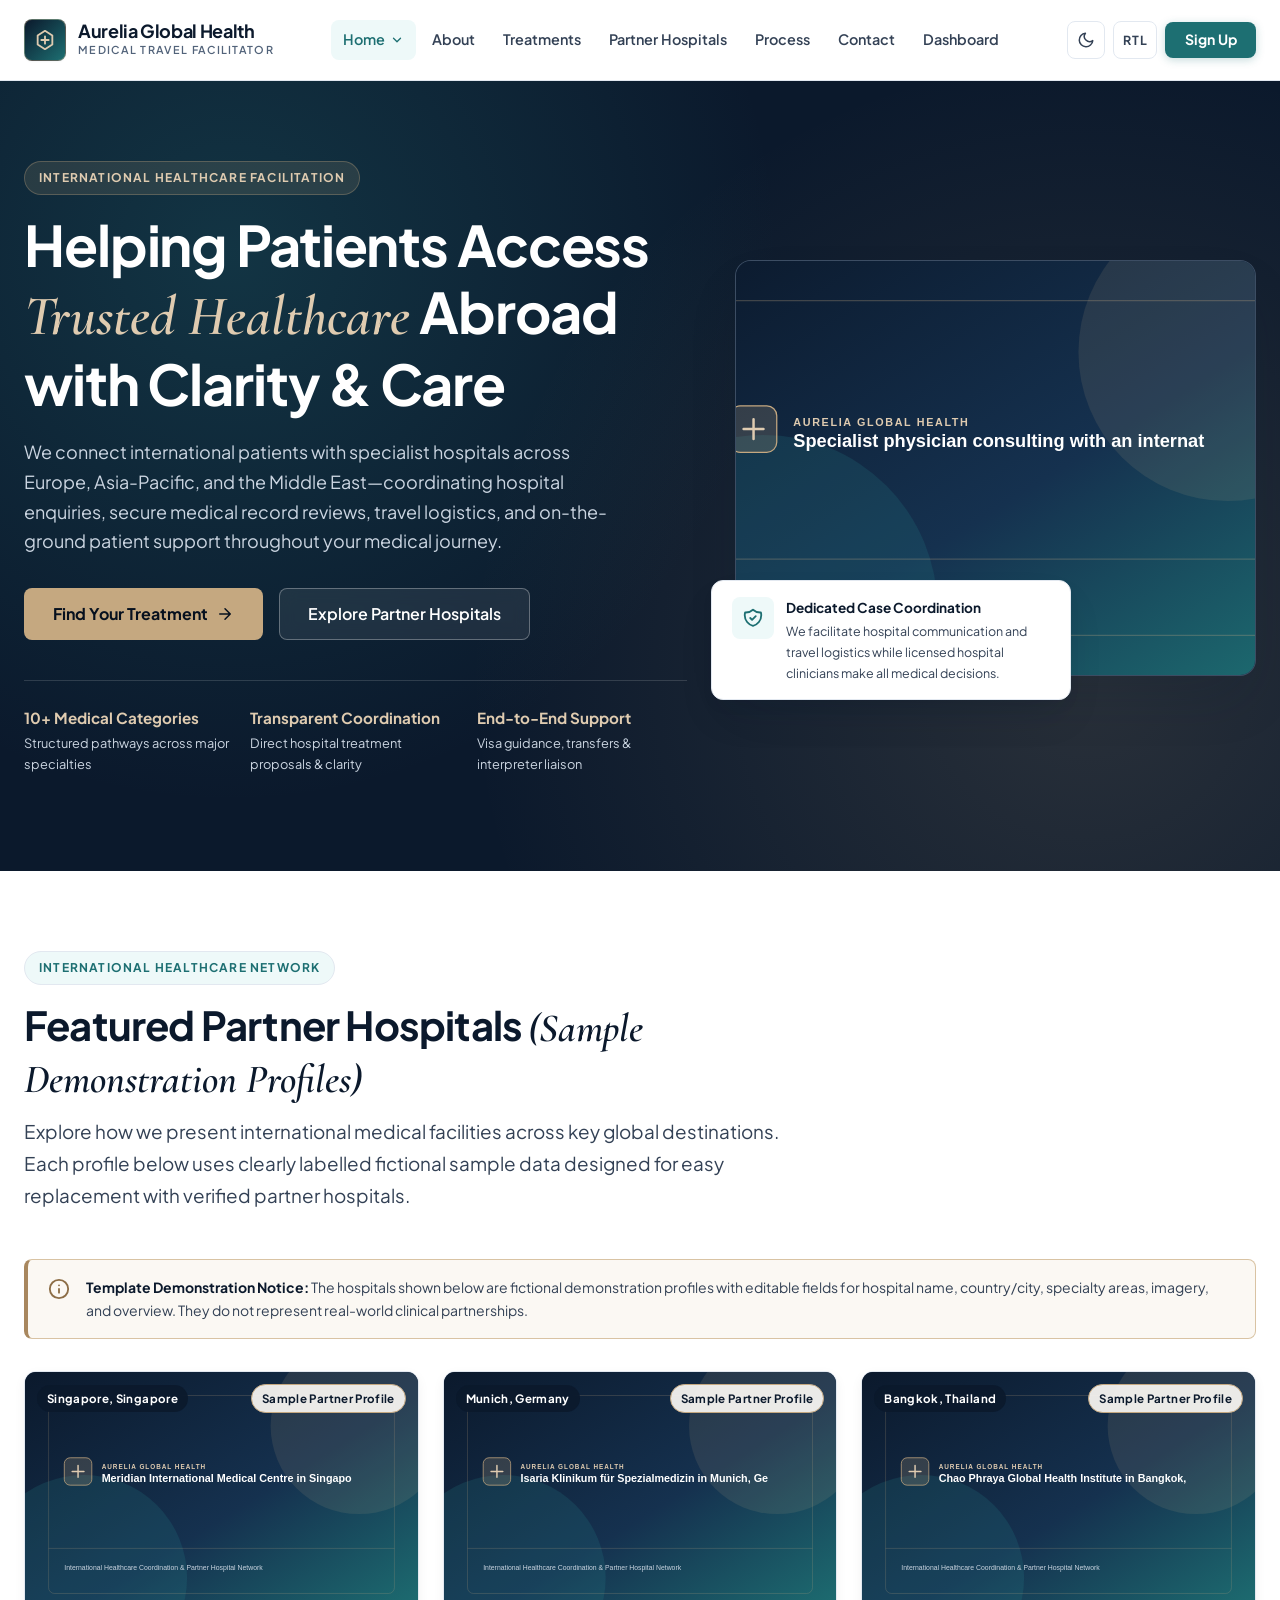
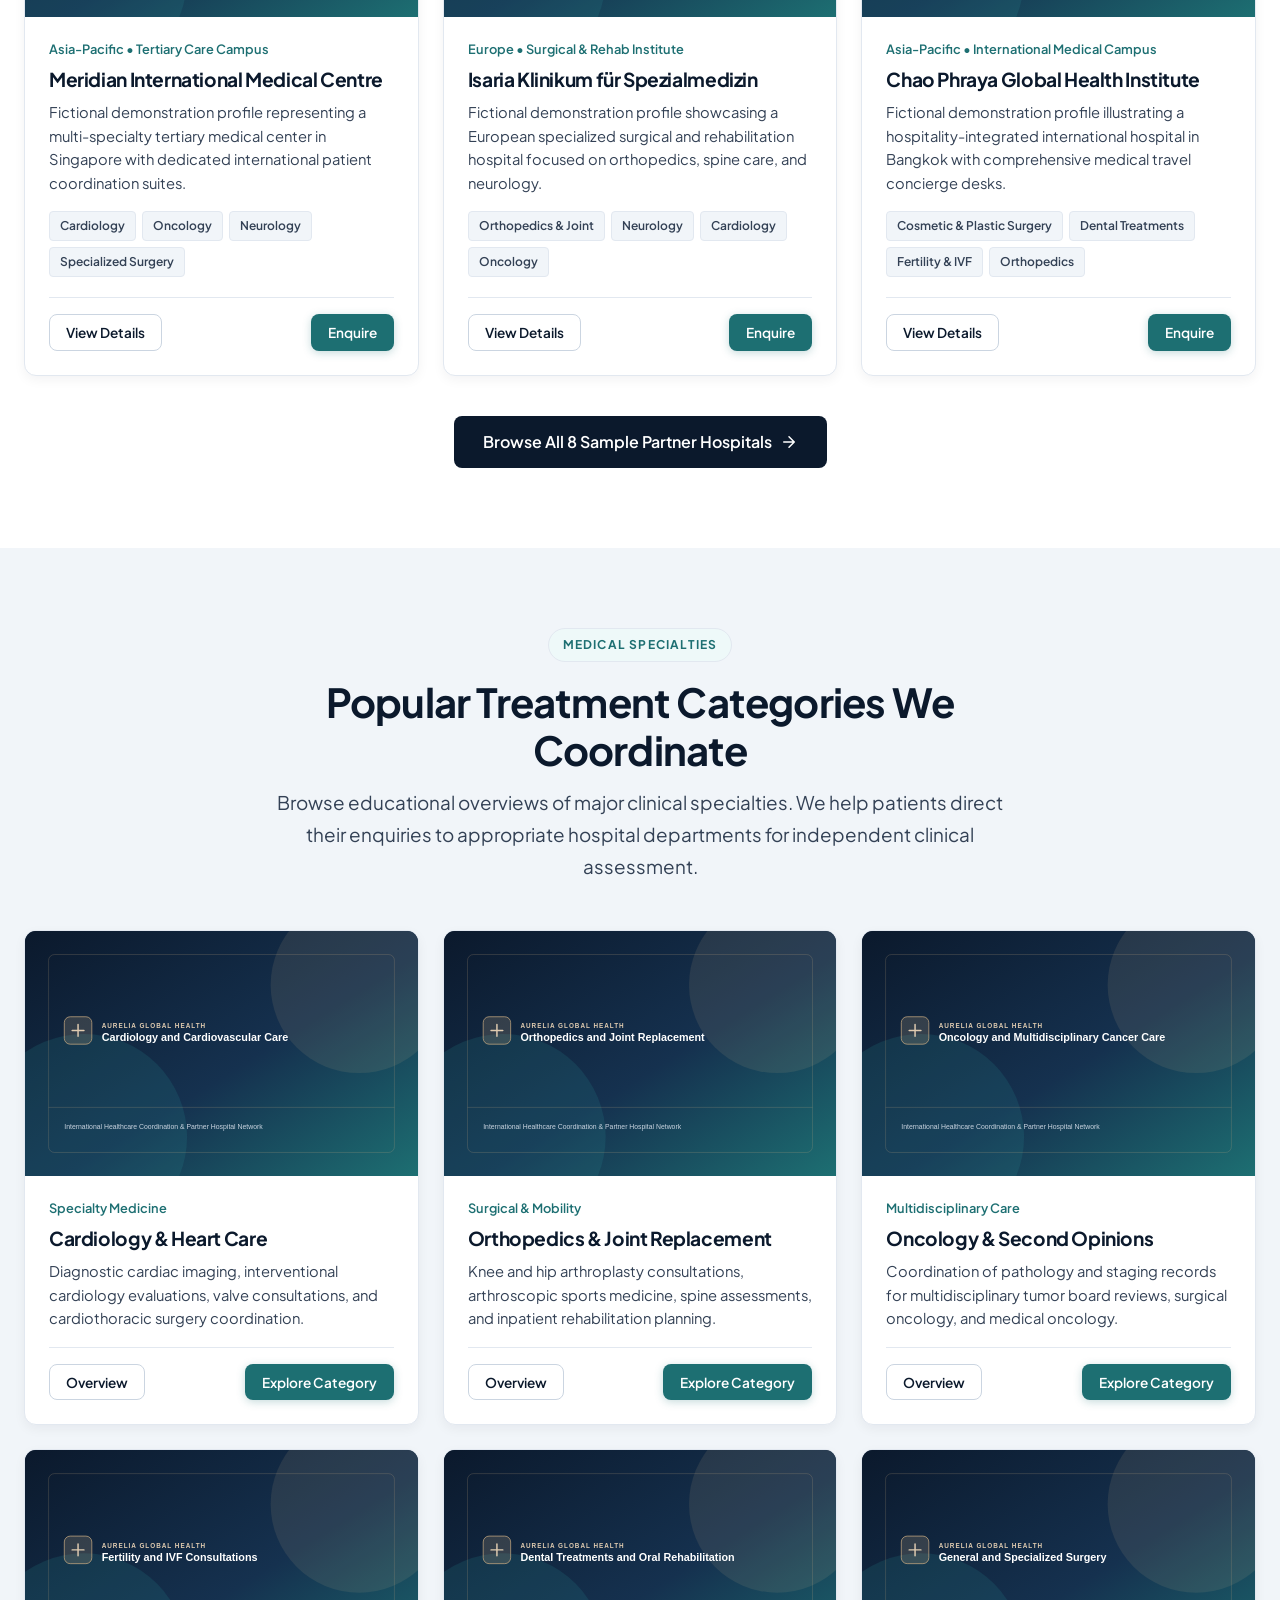
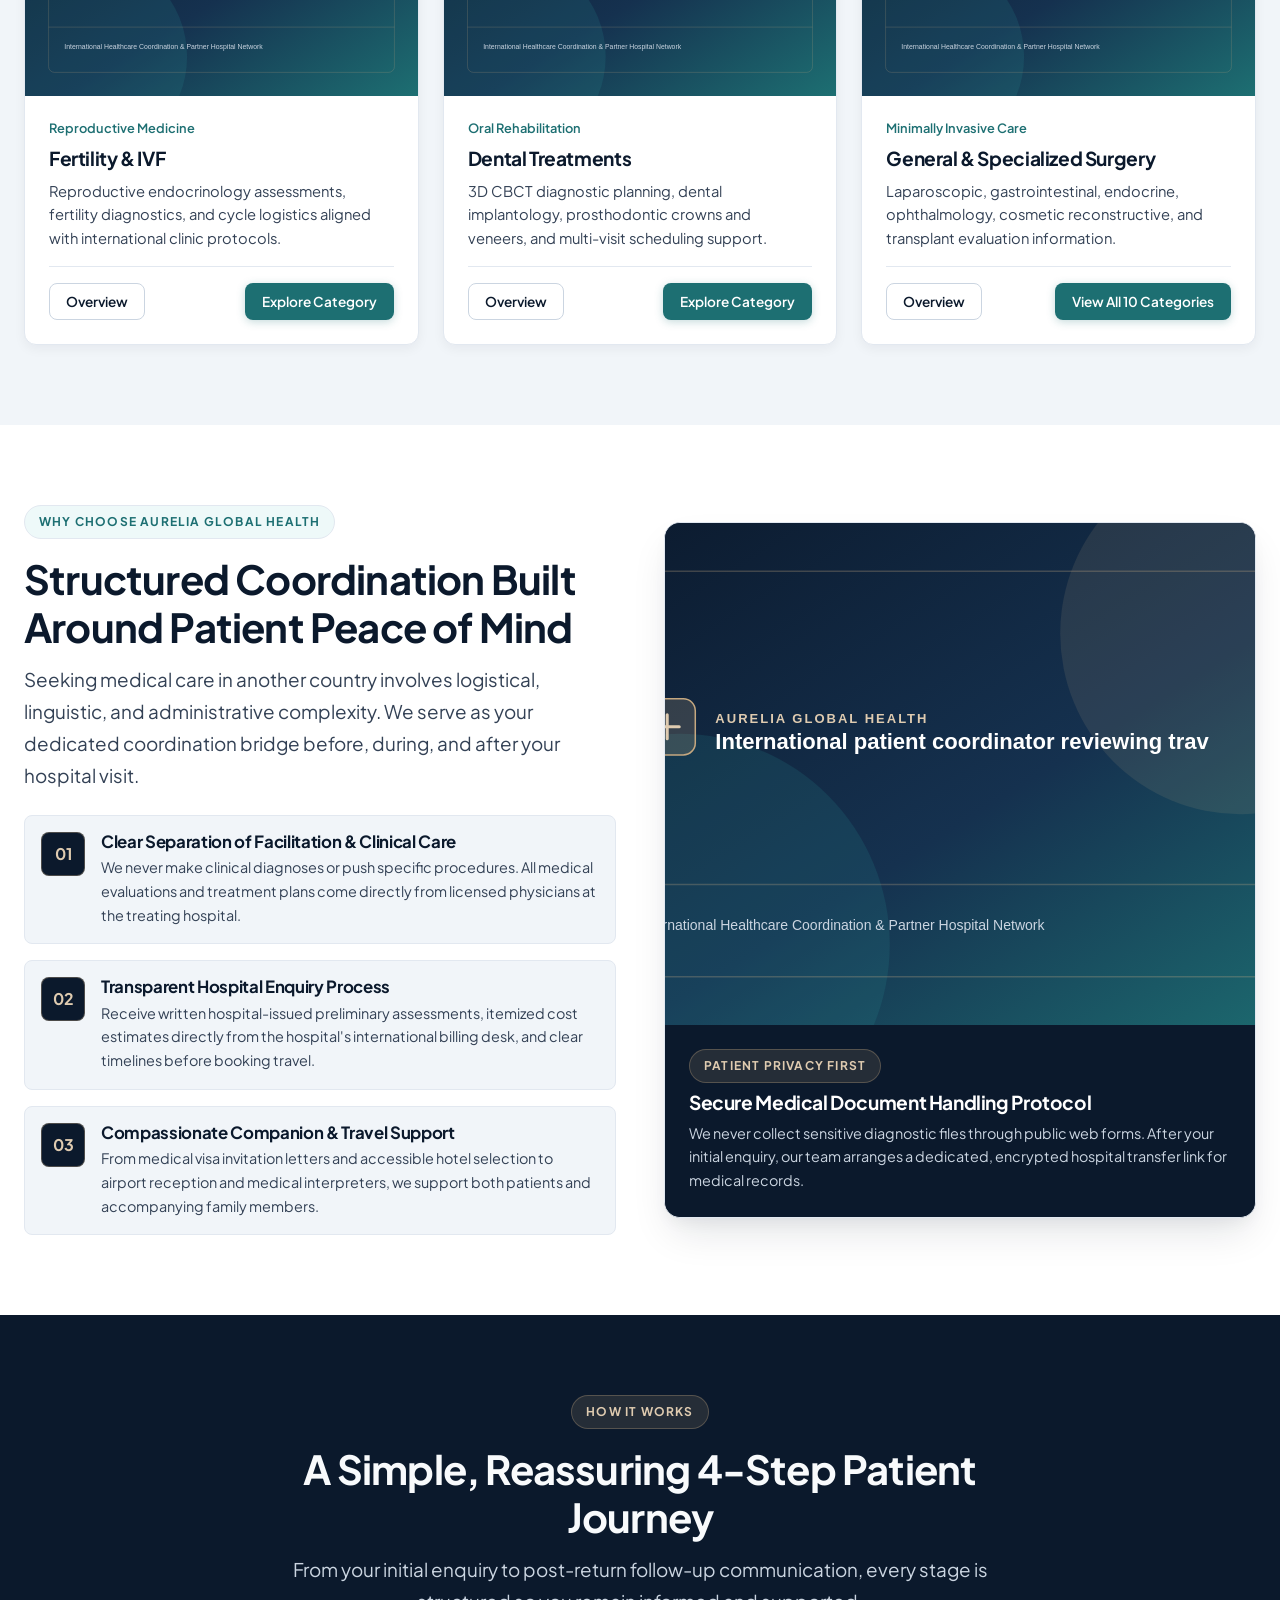
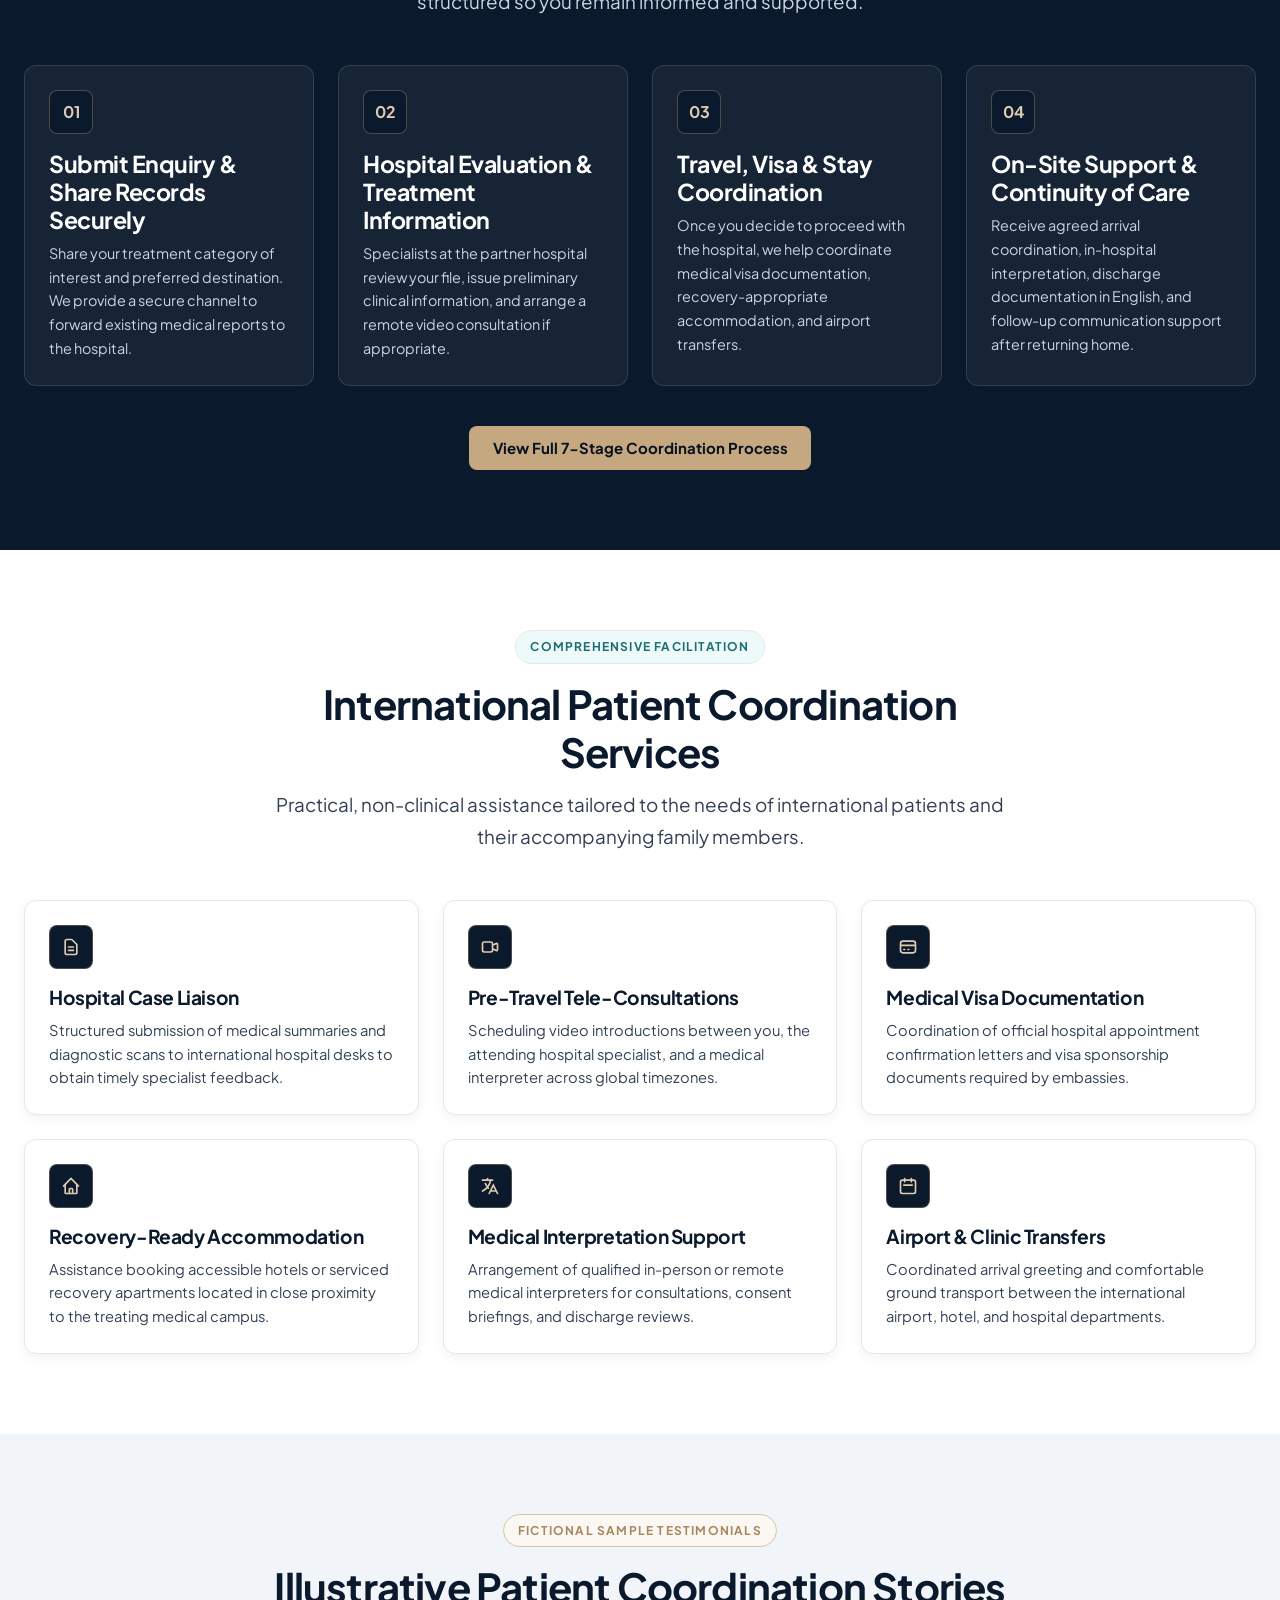
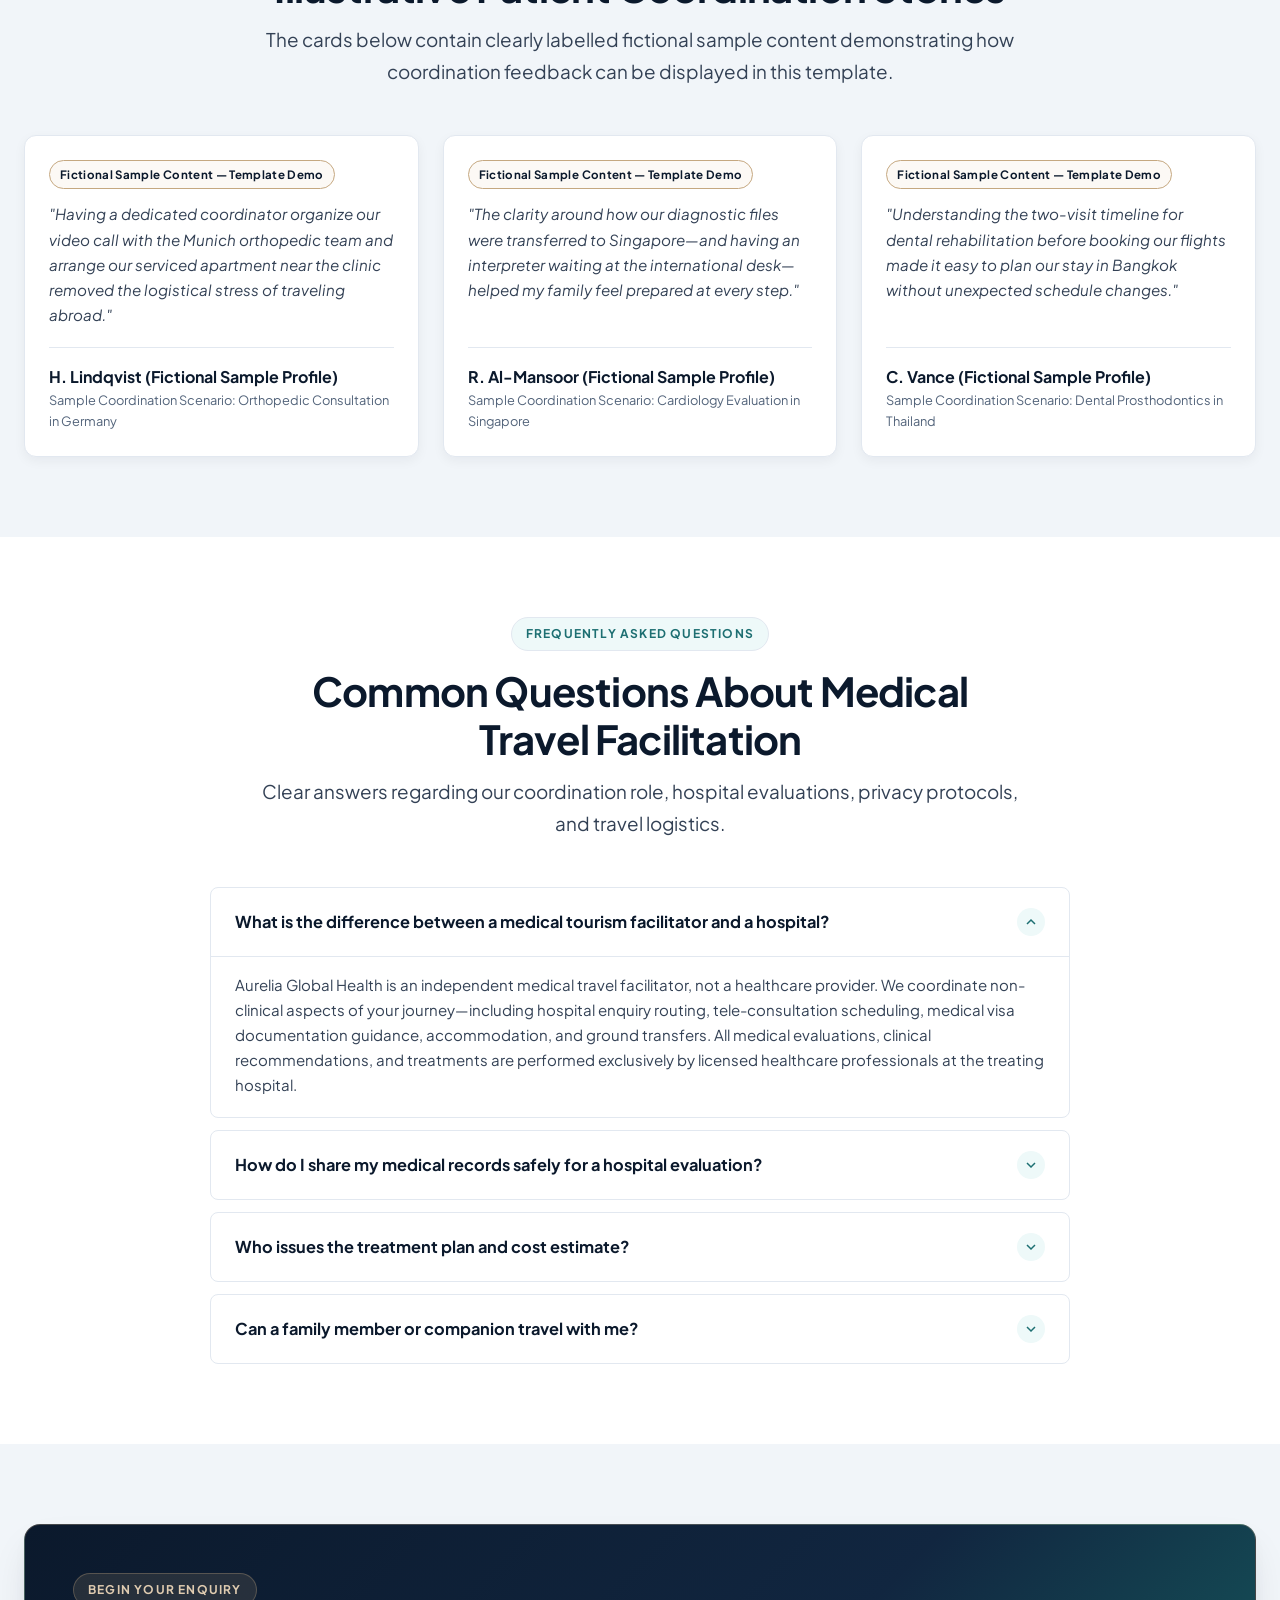
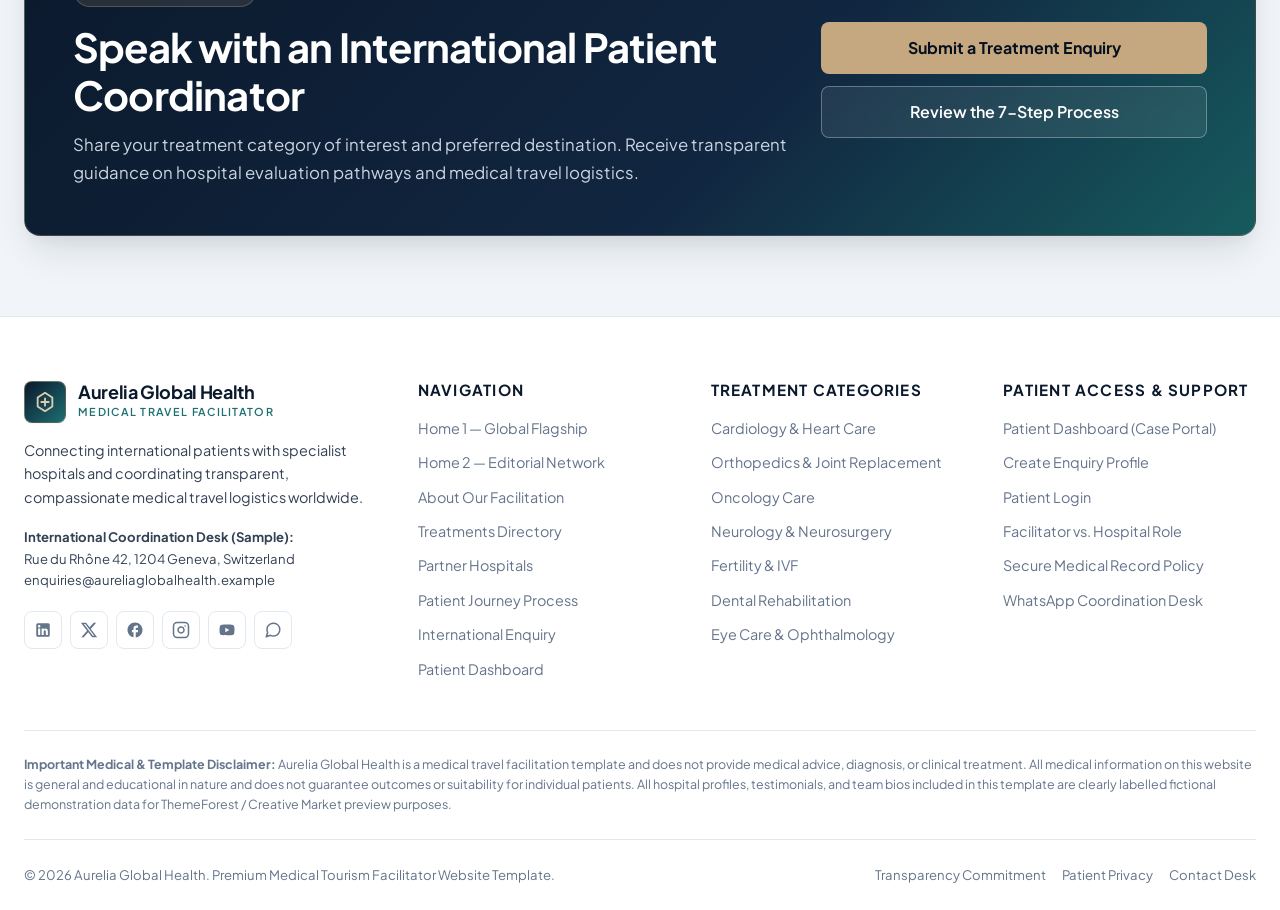
==== index.html @ a9bd851c "Your commit message" ====
<!DOCTYPE html>
<html lang="en" data-theme="light">

<head>
  <meta charset="UTF-8">
  <meta name="viewport" content="width=device-width, initial-scale=1.0">
  <title>Aurelia Global Health | International Medical Travel &amp; Hospital Coordination</title>
  <meta name="description"
    content="Aurelia Global Health connects international patients with partner hospitals worldwide and coordinates every step of the medical travel journey with transparency and care.">
  <link rel="icon" type="image/svg+xml" href="assets/images/favicon.svg">
  <link rel="stylesheet" href="assets/css/styles.css">
</head>

<body>
  <a href="#main-content" class="skip-link">Skip to main content</a>

  <!-- Mandatory Sticky Navbar -->
  <header class="site-header">
    <div class="container navbar">
      <a href="index.html" class="brand-logo" aria-label="Aurelia Global Health Home">
        <div class="brand-mark" aria-hidden="true">
          <svg viewBox="0 0 24 24" width="22" height="22" fill="none" stroke="currentColor" stroke-width="2">
            <path d="M12 2L4 7v10l8 5 8-5V7l-8-5z" stroke-linejoin="round" />
            <path d="M12 8v8M8 12h8" stroke-linecap="round" />
          </svg>
        </div>
        <div class="brand-text">
          <span class="brand-name">Aurelia Global Health</span>
          <span class="brand-sub">Medical Travel Facilitator</span>
        </div>
      </a>

      <nav aria-label="Primary Navigation">
        <ul class="nav-menu" id="primary-nav-menu">
          <li class="nav-item has-dropdown">
            <button type="button" class="nav-link dropdown-toggle active" aria-expanded="false" aria-haspopup="true">
              Home
              <svg class="chevron-icon" viewBox="0 0 24 24" fill="none" stroke="currentColor" stroke-width="2.2">
                <path d="M6 9l6 6 6-6" stroke-linecap="round" stroke-linejoin="round" />
              </svg>
            </button>
            <div class="dropdown-menu" role="menu">
              <a href="index.html" class="dropdown-link active" role="menuitem">
                <span class="dropdown-link-title">Home 1 — Global Flagship</span>
                <span class="dropdown-link-desc">Classic international patient coordination showcase</span>
              </a>
              <a href="home-2.html" class="dropdown-link" role="menuitem">
                <span class="dropdown-link-title">Home 2 — Editorial Network</span>
                <span class="dropdown-link-desc">Editorial hospital showcase &amp; interactive pathway finder</span>
              </a>
            </div>
          </li>
          <li class="nav-item"><a href="about.html" class="nav-link">About</a></li>
          <li class="nav-item"><a href="treatments.html" class="nav-link">Treatments</a></li>
          <li class="nav-item"><a href="hospitals.html" class="nav-link">Partner Hospitals</a></li>
          <li class="nav-item"><a href="process.html" class="nav-link">Process</a></li>
          <li class="nav-item"><a href="contact.html" class="nav-link">Contact</a></li>
          <li class="nav-item"><a href="dashboard.html" class="nav-link">Dashboard</a></li>

          <!-- Mobile Menu Actions (Shown on Mobile & Tab Views) -->
          <li class="mobile-menu-actions">
            <div class="mobile-menu-toggles">
              <button type="button" class="theme-toggle" aria-label="Switch theme" title="Toggle Light/Dark Theme">
                <svg class="icon-moon" viewBox="0 0 24 24" fill="none" stroke="currentColor" stroke-width="2">
                  <path d="M21 12.79A9 9 0 1 1 11.21 3 7 7 0 0 0 21 12.79z" stroke-linecap="round"
                    stroke-linejoin="round" />
                </svg>
                <svg class="icon-sun" viewBox="0 0 24 24" fill="none" stroke="currentColor" stroke-width="2">
                  <circle cx="12" cy="12" r="5" />
                  <path
                    d="M12 1v2M12 21v2M4.22 4.22l1.42 1.42M18.36 18.36l1.42 1.42M1 12h2M21 12h2M4.22 19.78l1.42-1.42M18.36 5.64l1.42-1.42"
                    stroke-linecap="round" />
                </svg>
              </button>
              <button type="button" class="rtl-toggle" aria-label="Toggle text direction"
                title="Toggle RTL/LTR Direction">RTL</button>
            </div>
            <a href="signup.html" class="btn btn-primary btn-full">Sign Up</a>
          </li>
        </ul>
      </nav>

      <div class="nav-actions">
        <!-- Theme & RTL Buttons on the left side of Sign Up -->
        <button type="button" class="theme-toggle" aria-label="Switch theme" title="Toggle Light/Dark Theme">
          <svg class="icon-moon" viewBox="0 0 24 24" fill="none" stroke="currentColor" stroke-width="2">
            <path d="M21 12.79A9 9 0 1 1 11.21 3 7 7 0 0 0 21 12.79z" stroke-linecap="round" stroke-linejoin="round" />
          </svg>
          <svg class="icon-sun" viewBox="0 0 24 24" fill="none" stroke="currentColor" stroke-width="2">
            <circle cx="12" cy="12" r="5" />
            <path
              d="M12 1v2M12 21v2M4.22 4.22l1.42 1.42M18.36 18.36l1.42 1.42M1 12h2M21 12h2M4.22 19.78l1.42-1.42M18.36 5.64l1.42-1.42"
              stroke-linecap="round" />
          </svg>
        </button>

        <button type="button" class="rtl-toggle" aria-label="Toggle text direction"
          title="Toggle RTL/LTR Direction">RTL</button>

        <a href="signup.html" class="btn btn-primary btn-sm nav-signup-btn">Sign Up</a>

        <button type="button" class="mobile-menu-toggle" aria-expanded="false" aria-controls="primary-nav-menu"
          aria-label="Toggle navigation menu">
          <svg class="icon-menu" viewBox="0 0 24 24" fill="none" stroke="currentColor" stroke-width="2">
            <path d="M3 12h18M3 6h18M3 18h18" stroke-linecap="round" />
          </svg>
          <svg class="icon-close" viewBox="0 0 24 24" fill="none" stroke="currentColor" stroke-width="2">
            <path d="M18 6L6 18M6 6l12 12" stroke-linecap="round" />
          </svg>
        </button>
      </div>
    </div>
  </header>

  <main id="main-content">
    <!-- 1. PREMIUM HERO SECTION -->
    <section class="hero-home-1">
      <div class="hero-bg-pattern" aria-hidden="true"></div>
      <div class="container hero-grid">
        <div class="hero-content">
          <div class="eyebrow eyebrow-light">
            <span>International Healthcare Facilitation</span>
          </div>
          <h1 class="hero-title">
            Helping Patients Access <span class="serif-accent" style="color: var(--color-champagne-300);">Trusted
              Healthcare</span> Abroad with Clarity &amp; Care
          </h1>
          <p class="hero-description">
            We connect international patients with specialist hospitals across Europe, Asia-Pacific, and the Middle
            East—coordinating hospital enquiries, secure medical record reviews, travel logistics, and on-the-ground
            patient support throughout your medical journey.
          </p>
          <div class="hero-cta-group">
            <a href="treatments.html" class="btn btn-champagne btn-lg">
              Find Your Treatment
              <svg viewBox="0 0 24 24" fill="none" stroke="currentColor" stroke-width="2">
                <path d="M5 12h14M12 5l7 7-7 7" stroke-linecap="round" stroke-linejoin="round" />
              </svg>
            </a>
            <a href="hospitals.html" class="btn btn-outline-light btn-lg">
              Explore Partner Hospitals
            </a>
          </div>
          <div class="hero-trust-pillars">
            <div class="trust-pillar-item">
              <span class="trust-pillar-title">10+ Medical Categories</span>
              <span class="trust-pillar-text">Structured pathways across major specialties</span>
            </div>
            <div class="trust-pillar-item">
              <span class="trust-pillar-title">Transparent Coordination</span>
              <span class="trust-pillar-text">Direct hospital treatment proposals &amp; clarity</span>
            </div>
            <div class="trust-pillar-item">
              <span class="trust-pillar-title">End-to-End Support</span>
              <span class="trust-pillar-text">Visa guidance, transfers &amp; interpreter liaison</span>
            </div>
          </div>
        </div>

        <div class="hero-visual-stack">
          <div class="hero-main-image-card">
            <img src="https://images.unsplash.com/photo-1584515933487-779824d29309?auto=format&fit=crop&w=1100&q=85"
              alt="Specialist physician consulting with an international patient in a modern medical center">
          </div>
          <div class="hero-floating-card">
            <div class="hero-floating-icon" aria-hidden="true">
              <svg viewBox="0 0 24 24" width="22" height="22" fill="none" stroke="currentColor" stroke-width="2">
                <path
                  d="M9 12l2 2 4-4m5.618-4.016A11.955 11.955 0 0112 2.944a11.955 11.955 0 01-8.618 3.04A12.02 12.02 0 003 9c0 5.591 3.824 10.29 9 11.622 5.176-1.332 9-6.03 9-11.622 0-1.042-.133-2.052-.382-3.016z"
                  stroke-linecap="round" stroke-linejoin="round" />
              </svg>
            </div>
            <div>
              <div style="font-size: 0.85rem; font-weight: 700; color: var(--text-primary);">Dedicated Case Coordination
              </div>
              <p style="font-size: 0.78rem; color: var(--text-secondary); margin-top: 2px;">
                We facilitate hospital communication and travel logistics while licensed hospital clinicians make all
                medical decisions.
              </p>
            </div>
          </div>
        </div>
      </div>
    </section>

    <!-- 2. FEATURED PARTNER HOSPITALS SECTION -->
    <section class="section section-surface" id="featured-hospitals">
      <div class="container">
        <div class="section-header">
          <span class="eyebrow">International Healthcare Network</span>
          <h2>Featured Partner Hospitals <span class="serif-accent">(Sample Demonstration Profiles)</span></h2>
          <p class="lead" style="margin-top: var(--space-3);">
            Explore how we present international medical facilities across key global destinations. Each profile below
            uses clearly labelled fictional sample data designed for easy replacement with verified partner hospitals.
          </p>
        </div>

        <div class="compliance-banner">
          <svg viewBox="0 0 24 24" fill="none" stroke="currentColor" stroke-width="2">
            <circle cx="12" cy="12" r="10" />
            <path d="M12 16v-4M12 8h.01" stroke-linecap="round" />
          </svg>
          <div class="compliance-banner-text">
            <strong>Template Demonstration Notice:</strong> The hospitals shown below are fictional demonstration
            profiles with editable fields for hospital name, country/city, specialty areas, imagery, and overview. They
            do not represent real-world clinical partnerships.
          </div>
        </div>

        <div class="grid-3">
          <!-- Sample Hospital Card 1 -->
          <article class="card">
            <div class="card-media">
              <img src="https://images.unsplash.com/photo-1587351021759-3e566b6af7cc?auto=format&fit=crop&w=900&q=80"
                alt="Meridian International Medical Centre in Singapore" loading="lazy">
              <div class="card-badges">
                <span class="badge badge-location">Singapore, Singapore</span>
                <span class="badge badge-sample">Sample Partner Profile</span>
              </div>
            </div>
            <div class="card-body">
              <div class="card-meta">Asia-Pacific &bull; Tertiary Care Campus</div>
              <h3 class="card-title">Meridian International Medical Centre</h3>
              <p class="card-text">
                Fictional demonstration profile representing a multi-specialty tertiary medical center in Singapore with
                dedicated international patient coordination suites.
              </p>
              <div class="tag-list">
                <span class="tag">Cardiology</span>
                <span class="tag">Oncology</span>
                <span class="tag">Neurology</span>
                <span class="tag">Specialized Surgery</span>
              </div>
              <div class="card-footer">
                <button type="button" class="btn btn-secondary btn-sm" data-hospital-modal="meridian-singapore">
                  View Details
                </button>
                <a href="contact.html?destination=Singapore&amp;hospital=Meridian%20International%20Medical%20Centre"
                  class="btn btn-primary btn-sm">
                  Enquire
                </a>
              </div>
            </div>
          </article>

          <!-- Sample Hospital Card 2 -->
          <article class="card">
            <div class="card-media">
              <img src="https://images.unsplash.com/photo-1519494026892-80bbd2d6fd0d?auto=format&fit=crop&w=900&q=80"
                alt="Isaria Klinikum für Spezialmedizin in Munich, Germany" loading="lazy">
              <div class="card-badges">
                <span class="badge badge-location">Munich, Germany</span>
                <span class="badge badge-sample">Sample Partner Profile</span>
              </div>
            </div>
            <div class="card-body">
              <div class="card-meta">Europe &bull; Surgical &amp; Rehab Institute</div>
              <h3 class="card-title">Isaria Klinikum für Spezialmedizin</h3>
              <p class="card-text">
                Fictional demonstration profile showcasing a European specialized surgical and rehabilitation hospital
                focused on orthopedics, spine care, and neurology.
              </p>
              <div class="tag-list">
                <span class="tag">Orthopedics &amp; Joint</span>
                <span class="tag">Neurology</span>
                <span class="tag">Cardiology</span>
                <span class="tag">Oncology</span>
              </div>
              <div class="card-footer">
                <button type="button" class="btn btn-secondary btn-sm" data-hospital-modal="isaria-munich">
                  View Details
                </button>
                <a href="contact.html?destination=Germany&amp;hospital=Isaria%20Klinikum%20f%C3%BCr%20Spezialmedizin"
                  class="btn btn-primary btn-sm">
                  Enquire
                </a>
              </div>
            </div>
          </article>

          <!-- Sample Hospital Card 3 -->
          <article class="card">
            <div class="card-media">
              <img src="https://images.unsplash.com/photo-1586773860418-d37222d8fce3?auto=format&fit=crop&w=900&q=80"
                alt="Chao Phraya Global Health Institute in Bangkok, Thailand" loading="lazy">
              <div class="card-badges">
                <span class="badge badge-location">Bangkok, Thailand</span>
                <span class="badge badge-sample">Sample Partner Profile</span>
              </div>
            </div>
            <div class="card-body">
              <div class="card-meta">Asia-Pacific &bull; International Medical Campus</div>
              <h3 class="card-title">Chao Phraya Global Health Institute</h3>
              <p class="card-text">
                Fictional demonstration profile illustrating a hospitality-integrated international hospital in Bangkok
                with comprehensive medical travel concierge desks.
              </p>
              <div class="tag-list">
                <span class="tag">Cosmetic &amp; Plastic Surgery</span>
                <span class="tag">Dental Treatments</span>
                <span class="tag">Fertility &amp; IVF</span>
                <span class="tag">Orthopedics</span>
              </div>
              <div class="card-footer">
                <button type="button" class="btn btn-secondary btn-sm" data-hospital-modal="chao-phraya-bangkok">
                  View Details
                </button>
                <a href="contact.html?destination=Thailand&amp;hospital=Chao%20Phraya%20Global%20Health%20Institute"
                  class="btn btn-primary btn-sm">
                  Enquire
                </a>
              </div>
            </div>
          </article>
        </div>

        <div style="margin-top: var(--space-10); text-align: center;">
          <a href="hospitals.html" class="btn btn-navy btn-lg">
            Browse All 8 Sample Partner Hospitals
            <svg viewBox="0 0 24 24" fill="none" stroke="currentColor" stroke-width="2">
              <path d="M5 12h14M12 5l7 7-7 7" stroke-linecap="round" stroke-linejoin="round" />
            </svg>
          </a>
        </div>
      </div>
    </section>

    <!-- 3. POPULAR TREATMENTS SECTION -->
    <section class="section section-alt" id="popular-treatments">
      <div class="container">
        <div class="section-header centered">
          <span class="eyebrow">Medical Specialties</span>
          <h2>Popular Treatment Categories We Coordinate</h2>
          <p class="lead" style="margin-top: var(--space-3);">
            Browse educational overviews of major clinical specialties. We help patients direct their enquiries to
            appropriate hospital departments for independent clinical assessment.
          </p>
        </div>

        <div class="grid-3">
          <!-- Treatment 1: Cardiology -->
          <article class="card">
            <div class="card-media">
              <img src="https://images.unsplash.com/photo-1576091160550-2173dba999ef?auto=format&fit=crop&w=800&q=80"
                alt="Cardiology and Cardiovascular Care" loading="lazy">
            </div>
            <div class="card-body">
              <div class="card-meta">Specialty Medicine</div>
              <h3 class="card-title">Cardiology &amp; Heart Care</h3>
              <p class="card-text">
                Diagnostic cardiac imaging, interventional cardiology evaluations, valve consultations, and
                cardiothoracic surgery coordination.
              </p>
              <div class="card-footer">
                <button type="button" class="btn btn-secondary btn-sm"
                  data-treatment-modal="cardiology">Overview</button>
                <a href="treatments.html?category=cardiology" class="btn btn-primary btn-sm">Explore Category</a>
              </div>
            </div>
          </article>

          <!-- Treatment 2: Orthopedics -->
          <article class="card">
            <div class="card-media">
              <img src="https://images.unsplash.com/photo-1579684453423-f84349ef60b0?auto=format&fit=crop&w=800&q=80"
                alt="Orthopedics and Joint Replacement" loading="lazy">
            </div>
            <div class="card-body">
              <div class="card-meta">Surgical &amp; Mobility</div>
              <h3 class="card-title">Orthopedics &amp; Joint Replacement</h3>
              <p class="card-text">
                Knee and hip arthroplasty consultations, arthroscopic sports medicine, spine assessments, and inpatient
                rehabilitation planning.
              </p>
              <div class="card-footer">
                <button type="button" class="btn btn-secondary btn-sm"
                  data-treatment-modal="orthopedics">Overview</button>
                <a href="treatments.html?category=orthopedics" class="btn btn-primary btn-sm">Explore Category</a>
              </div>
            </div>
          </article>

          <!-- Treatment 3: Oncology -->
          <article class="card">
            <div class="card-media">
              <img src="https://images.unsplash.com/photo-1579154204601-01588f351e67?auto=format&fit=crop&w=800&q=80"
                alt="Oncology and Multidisciplinary Cancer Care" loading="lazy">
            </div>
            <div class="card-body">
              <div class="card-meta">Multidisciplinary Care</div>
              <h3 class="card-title">Oncology &amp; Second Opinions</h3>
              <p class="card-text">
                Coordination of pathology and staging records for multidisciplinary tumor board reviews, surgical
                oncology, and medical oncology.
              </p>
              <div class="card-footer">
                <button type="button" class="btn btn-secondary btn-sm" data-treatment-modal="oncology">Overview</button>
                <a href="treatments.html?category=oncology" class="btn btn-primary btn-sm">Explore Category</a>
              </div>
            </div>
          </article>

          <!-- Treatment 4: Fertility & IVF -->
          <article class="card">
            <div class="card-media">
              <img src="https://images.unsplash.com/photo-1584515979956-d9f6e5d09982?auto=format&fit=crop&w=800&q=80"
                alt="Fertility and IVF Consultations" loading="lazy">
            </div>
            <div class="card-body">
              <div class="card-meta">Reproductive Medicine</div>
              <h3 class="card-title">Fertility &amp; IVF</h3>
              <p class="card-text">
                Reproductive endocrinology assessments, fertility diagnostics, and cycle logistics aligned with
                international clinic protocols.
              </p>
              <div class="card-footer">
                <button type="button" class="btn btn-secondary btn-sm"
                  data-treatment-modal="fertility-ivf">Overview</button>
                <a href="treatments.html?category=fertility-ivf" class="btn btn-primary btn-sm">Explore Category</a>
              </div>
            </div>
          </article>

          <!-- Treatment 5: Dental Treatments -->
          <article class="card">
            <div class="card-media">
              <img src="https://images.unsplash.com/photo-1606811841689-23dfddce3e95?auto=format&fit=crop&w=800&q=80"
                alt="Dental Treatments and Oral Rehabilitation" loading="lazy">
            </div>
            <div class="card-body">
              <div class="card-meta">Oral Rehabilitation</div>
              <h3 class="card-title">Dental Treatments</h3>
              <p class="card-text">
                3D CBCT diagnostic planning, dental implantology, prosthodontic crowns and veneers, and multi-visit
                scheduling support.
              </p>
              <div class="card-footer">
                <button type="button" class="btn btn-secondary btn-sm" data-treatment-modal="dental">Overview</button>
                <a href="treatments.html?category=dental" class="btn btn-primary btn-sm">Explore Category</a>
              </div>
            </div>
          </article>

          <!-- Treatment 6: Neurology & Specialized Surgery -->
          <article class="card">
            <div class="card-media">
              <img src="https://images.unsplash.com/photo-1551601651-2a8555f1a136?auto=format&fit=crop&w=800&q=80"
                alt="General and Specialized Surgery" loading="lazy">
            </div>
            <div class="card-body">
              <div class="card-meta">Minimally Invasive Care</div>
              <h3 class="card-title">General &amp; Specialized Surgery</h3>
              <p class="card-text">
                Laparoscopic, gastrointestinal, endocrine, ophthalmology, cosmetic reconstructive, and transplant
                evaluation information.
              </p>
              <div class="card-footer">
                <button type="button" class="btn btn-secondary btn-sm"
                  data-treatment-modal="general-surgery">Overview</button>
                <a href="treatments.html" class="btn btn-primary btn-sm">View All 10 Categories</a>
              </div>
            </div>
          </article>
        </div>
      </div>
    </section>

    <!-- 4. WHY CHOOSE US SECTION -->
    <section class="section section-surface">
      <div class="container">
        <div class="grid-2" style="align-items: center; gap: var(--space-12);">
          <div>
            <span class="eyebrow">Why Choose Aurelia Global Health</span>
            <h2>Structured Coordination Built Around Patient Peace of Mind</h2>
            <p class="lead" style="margin-top: var(--space-3); margin-bottom: var(--space-6);">
              Seeking medical care in another country involves logistical, linguistic, and administrative complexity. We
              serve as your dedicated coordination bridge before, during, and after your hospital visit.
            </p>
            <div style="display: grid; gap: var(--space-4);">
              <div
                style="display: flex; gap: var(--space-4); align-items: flex-start; padding: var(--space-4); background: var(--bg-surface-alt); border-radius: var(--radius-sm); border: 1px solid var(--border-subtle);">
                <div class="step-number" style="margin-bottom: 0; flex-shrink: 0;">01</div>
                <div>
                  <h3 style="font-size: 1.05rem; margin-bottom: 4px;">Clear Separation of Facilitation &amp; Clinical
                    Care</h3>
                  <p style="font-size: 0.9rem; color: var(--text-secondary);">
                    We never make clinical diagnoses or push specific procedures. All medical evaluations and treatment
                    plans come directly from licensed physicians at the treating hospital.
                  </p>
                </div>
              </div>
              <div
                style="display: flex; gap: var(--space-4); align-items: flex-start; padding: var(--space-4); background: var(--bg-surface-alt); border-radius: var(--radius-sm); border: 1px solid var(--border-subtle);">
                <div class="step-number" style="margin-bottom: 0; flex-shrink: 0;">02</div>
                <div>
                  <h3 style="font-size: 1.05rem; margin-bottom: 4px;">Transparent Hospital Enquiry Process</h3>
                  <p style="font-size: 0.9rem; color: var(--text-secondary);">
                    Receive written hospital-issued preliminary assessments, itemized cost estimates directly from the
                    hospital's international billing desk, and clear timelines before booking travel.
                  </p>
                </div>
              </div>
              <div
                style="display: flex; gap: var(--space-4); align-items: flex-start; padding: var(--space-4); background: var(--bg-surface-alt); border-radius: var(--radius-sm); border: 1px solid var(--border-subtle);">
                <div class="step-number" style="margin-bottom: 0; flex-shrink: 0;">03</div>
                <div>
                  <h3 style="font-size: 1.05rem; margin-bottom: 4px;">Compassionate Companion &amp; Travel Support</h3>
                  <p style="font-size: 0.9rem; color: var(--text-secondary);">
                    From medical visa invitation letters and accessible hotel selection to airport reception and medical
                    interpreters, we support both patients and accompanying family members.
                  </p>
                </div>
              </div>
            </div>
          </div>

          <div>
            <div
              style="border-radius: var(--radius-lg); overflow: hidden; border: 1px solid var(--border-subtle); box-shadow: var(--shadow-lg); background: var(--color-navy-900);">
              <img src="https://images.unsplash.com/photo-1576765608535-5f04d1e3f289?auto=format&fit=crop&w=1000&q=80"
                alt="International patient coordinator reviewing travel and appointment schedule with a patient"
                style="width: 100%; aspect-ratio: 4 / 3.4; object-fit: cover;">
              <div style="padding: var(--space-6); background: var(--color-navy-900); color: #FFFFFF;">
                <span class="eyebrow eyebrow-light" style="margin-bottom: var(--space-2);">Patient Privacy First</span>
                <h3 style="color: #FFFFFF; font-size: 1.2rem; margin-bottom: var(--space-2);">Secure Medical Document
                  Handling Protocol</h3>
                <p style="font-size: 0.9rem; color: #CBD5E1;">
                  We never collect sensitive diagnostic files through public web forms. After your initial enquiry, our
                  team arranges a dedicated, encrypted hospital transfer link for medical records.
                </p>
              </div>
            </div>
          </div>
        </div>
      </div>
    </section>

    <!-- 5. HOW IT WORKS — 4-STEP PATIENT JOURNEY -->
    <section class="section section-dark">
      <div class="container">
        <div class="section-header centered">
          <span class="eyebrow eyebrow-light">How It Works</span>
          <h2>A Simple, Reassuring 4-Step Patient Journey</h2>
          <p class="lead" style="color: #CBD5E1; margin-top: var(--space-3);">
            From your initial enquiry to post-return follow-up communication, every stage is structured so you remain
            informed and supported.
          </p>
        </div>

        <div class="steps-grid-4">
          <div class="step-card"
            style="background: rgba(255,255,255,0.05); border-color: rgba(255,255,255,0.12); color: #FFFFFF;">
            <div class="step-number">01</div>
            <h3 style="color: #FFFFFF; margin-bottom: var(--space-2);">Submit Enquiry &amp; Share Records Securely</h3>
            <p style="font-size: 0.9rem; color: #CBD5E1;">
              Share your treatment category of interest and preferred destination. We provide a secure channel to
              forward existing medical reports to the hospital.
            </p>
          </div>

          <div class="step-card"
            style="background: rgba(255,255,255,0.05); border-color: rgba(255,255,255,0.12); color: #FFFFFF;">
            <div class="step-number">02</div>
            <h3 style="color: #FFFFFF; margin-bottom: var(--space-2);">Hospital Evaluation &amp; Treatment Information
            </h3>
            <p style="font-size: 0.9rem; color: #CBD5E1;">
              Specialists at the partner hospital review your file, issue preliminary clinical information, and arrange
              a remote video consultation if appropriate.
            </p>
          </div>

          <div class="step-card"
            style="background: rgba(255,255,255,0.05); border-color: rgba(255,255,255,0.12); color: #FFFFFF;">
            <div class="step-number">03</div>
            <h3 style="color: #FFFFFF; margin-bottom: var(--space-2);">Travel, Visa &amp; Stay Coordination</h3>
            <p style="font-size: 0.9rem; color: #CBD5E1;">
              Once you decide to proceed with the hospital, we help coordinate medical visa documentation,
              recovery-appropriate accommodation, and airport transfers.
            </p>
          </div>

          <div class="step-card"
            style="background: rgba(255,255,255,0.05); border-color: rgba(255,255,255,0.12); color: #FFFFFF;">
            <div class="step-number">04</div>
            <h3 style="color: #FFFFFF; margin-bottom: var(--space-2);">On-Site Support &amp; Continuity of Care</h3>
            <p style="font-size: 0.9rem; color: #CBD5E1;">
              Receive agreed arrival coordination, in-hospital interpretation, discharge documentation in English, and
              follow-up communication support after returning home.
            </p>
          </div>
        </div>

        <div style="text-align: center; margin-top: var(--space-10);">
          <a href="process.html" class="btn btn-champagne">View Full 7-Stage Coordination Process</a>
        </div>
      </div>
    </section>

    <!-- 6. INTERNATIONAL PATIENT SERVICES SECTION -->
    <section class="section section-surface">
      <div class="container">
        <div class="section-header centered">
          <span class="eyebrow">Comprehensive Facilitation</span>
          <h2>International Patient Coordination Services</h2>
          <p class="lead" style="margin-top: var(--space-3);">
            Practical, non-clinical assistance tailored to the needs of international patients and their accompanying
            family members.
          </p>
        </div>

        <div class="grid-3">
          <div class="card" style="padding: var(--space-6);">
            <div class="step-number">
              <svg viewBox="0 0 24 24" width="20" height="20" fill="none" stroke="currentColor" stroke-width="2">
                <path
                  d="M9 12h6m-6 4h6m2 5H7a2 2 0 01-2-2V5a2 2 0 012-2h5.586a1 1 0 01.707.293l5.414 5.414a1 1 0 01.293.707V19a2 2 0 01-2 2z"
                  stroke-linecap="round" />
              </svg>
            </div>
            <h3 class="card-title">Hospital Case Liaison</h3>
            <p class="card-text" style="margin-bottom: 0;">
              Structured submission of medical summaries and diagnostic scans to international hospital desks to obtain
              timely specialist feedback.
            </p>
          </div>

          <div class="card" style="padding: var(--space-6);">
            <div class="step-number">
              <svg viewBox="0 0 24 24" width="20" height="20" fill="none" stroke="currentColor" stroke-width="2">
                <path
                  d="M15 10l4.553-2.276A1 1 0 0121 8.618v6.764a1 1 0 01-1.447.894L15 14M5 18h8a2 2 0 002-2V8a2 2 0 00-2-2H5a2 2 0 00-2 2v8a2 2 0 002 2z"
                  stroke-linecap="round" />
              </svg>
            </div>
            <h3 class="card-title">Pre-Travel Tele-Consultations</h3>
            <p class="card-text" style="margin-bottom: 0;">
              Scheduling video introductions between you, the attending hospital specialist, and a medical interpreter
              across global timezones.
            </p>
          </div>

          <div class="card" style="padding: var(--space-6);">
            <div class="step-number">
              <svg viewBox="0 0 24 24" width="20" height="20" fill="none" stroke="currentColor" stroke-width="2">
                <path d="M3 10h18M7 15h1m4 0h1m-7 4h12a3 3 0 003-3V8a3 3 0 00-3-3H6a3 3 0 00-3 3v8a3 3 0 003 3z"
                  stroke-linecap="round" />
              </svg>
            </div>
            <h3 class="card-title">Medical Visa Documentation</h3>
            <p class="card-text" style="margin-bottom: 0;">
              Coordination of official hospital appointment confirmation letters and visa sponsorship documents required
              by embassies.
            </p>
          </div>

          <div class="card" style="padding: var(--space-6);">
            <div class="step-number">
              <svg viewBox="0 0 24 24" width="20" height="20" fill="none" stroke="currentColor" stroke-width="2">
                <path
                  d="M3 12l2-2m0 0l7-7 7 7M5 10v10a1 1 0 001 1h3m10-11l2 2m-2-2v10a1 1 0 01-1 1h-3m-6 0a1 1 0 001-1v-4a1 1 0 011-1h2a1 1 0 011 1v4a1 1 0 001 1m-6 0h6"
                  stroke-linecap="round" />
              </svg>
            </div>
            <h3 class="card-title">Recovery-Ready Accommodation</h3>
            <p class="card-text" style="margin-bottom: 0;">
              Assistance booking accessible hotels or serviced recovery apartments located in close proximity to the
              treating medical campus.
            </p>
          </div>

          <div class="card" style="padding: var(--space-6);">
            <div class="step-number">
              <svg viewBox="0 0 24 24" width="20" height="20" fill="none" stroke="currentColor" stroke-width="2">
                <path
                  d="M3 5h12M9 3v2m1.048 9.5A18.022 18.022 0 016.412 9m6.088 9h7M11 21l5-10 5 10M12.751 5C11.783 10.77 8.07 15.61 3 18.129"
                  stroke-linecap="round" />
              </svg>
            </div>
            <h3 class="card-title">Medical Interpretation Support</h3>
            <p class="card-text" style="margin-bottom: 0;">
              Arrangement of qualified in-person or remote medical interpreters for consultations, consent briefings,
              and discharge reviews.
            </p>
          </div>

          <div class="card" style="padding: var(--space-6);">
            <div class="step-number">
              <svg viewBox="0 0 24 24" width="20" height="20" fill="none" stroke="currentColor" stroke-width="2">
                <path d="M8 7V3m8 4V3m-9 8h10M5 21h14a2 2 0 002-2V7a2 2 0 00-2-2H5a2 2 0 00-2 2v12a2 2 0 002 2z"
                  stroke-linecap="round" />
              </svg>
            </div>
            <h3 class="card-title">Airport &amp; Clinic Transfers</h3>
            <p class="card-text" style="margin-bottom: 0;">
              Coordinated arrival greeting and comfortable ground transport between the international airport, hotel,
              and hospital departments.
            </p>
          </div>
        </div>
      </div>
    </section>

    <!-- 7. PATIENT TESTIMONIALS (CLEARLY IDENTIFIED FICTIONAL SAMPLE CONTENT) -->
    <section class="section section-alt">
      <div class="container">
        <div class="section-header centered">
          <span class="eyebrow eyebrow-champagne">Fictional Sample Testimonials</span>
          <h2>Illustrative Patient Coordination Stories</h2>
          <p class="lead" style="margin-top: var(--space-3);">
            The cards below contain clearly labelled fictional sample content demonstrating how coordination feedback
            can be displayed in this template.
          </p>
        </div>

        <div class="grid-3">
          <article class="card" style="padding: var(--space-6);">
            <div style="margin-bottom: var(--space-3);">
              <span class="badge badge-sample">Fictional Sample Content — Template Demo</span>
            </div>
            <p
              style="font-size: 0.95rem; color: var(--text-secondary); font-style: italic; margin-bottom: var(--space-5);">
              "Having a dedicated coordinator organize our video call with the Munich orthopedic team and arrange our
              serviced apartment near the clinic removed the logistical stress of traveling abroad."
            </p>
            <div style="margin-top: auto; padding-top: var(--space-4); border-top: 1px solid var(--border-subtle);">
              <div style="font-weight: 700; color: var(--text-primary);">H. Lindqvist (Fictional Sample Profile)</div>
              <div style="font-size: 0.8rem; color: var(--text-muted);">Sample Coordination Scenario: Orthopedic
                Consultation in Germany</div>
            </div>
          </article>

          <article class="card" style="padding: var(--space-6);">
            <div style="margin-bottom: var(--space-3);">
              <span class="badge badge-sample">Fictional Sample Content — Template Demo</span>
            </div>
            <p
              style="font-size: 0.95rem; color: var(--text-secondary); font-style: italic; margin-bottom: var(--space-5);">
              "The clarity around how our diagnostic files were transferred to Singapore—and having an interpreter
              waiting at the international desk—helped my family feel prepared at every step."
            </p>
            <div style="margin-top: auto; padding-top: var(--space-4); border-top: 1px solid var(--border-subtle);">
              <div style="font-weight: 700; color: var(--text-primary);">R. Al-Mansoor (Fictional Sample Profile)</div>
              <div style="font-size: 0.8rem; color: var(--text-muted);">Sample Coordination Scenario: Cardiology
                Evaluation in Singapore</div>
            </div>
          </article>

          <article class="card" style="padding: var(--space-6);">
            <div style="margin-bottom: var(--space-3);">
              <span class="badge badge-sample">Fictional Sample Content — Template Demo</span>
            </div>
            <p
              style="font-size: 0.95rem; color: var(--text-secondary); font-style: italic; margin-bottom: var(--space-5);">
              "Understanding the two-visit timeline for dental rehabilitation before booking our flights made it easy to
              plan our stay in Bangkok without unexpected schedule changes."
            </p>
            <div style="margin-top: auto; padding-top: var(--space-4); border-top: 1px solid var(--border-subtle);">
              <div style="font-weight: 700; color: var(--text-primary);">C. Vance (Fictional Sample Profile)</div>
              <div style="font-size: 0.8rem; color: var(--text-muted);">Sample Coordination Scenario: Dental
                Prosthodontics in Thailand</div>
            </div>
          </article>
        </div>
      </div>
    </section>

    <!-- 8. FREQUENTLY ASKED QUESTIONS -->
    <section class="section section-surface" id="faq">
      <div class="container">
        <div class="section-header centered">
          <span class="eyebrow">Frequently Asked Questions</span>
          <h2>Common Questions About Medical Travel Facilitation</h2>
          <p class="lead" style="margin-top: var(--space-3);">
            Clear answers regarding our coordination role, hospital evaluations, privacy protocols, and travel
            logistics.
          </p>
        </div>

        <div class="faq-list">
          <div class="faq-item is-open">
            <button type="button" class="faq-trigger" aria-expanded="true">
              <span>What is the difference between a medical tourism facilitator and a hospital?</span>
              <span class="faq-icon" aria-hidden="true">
                <svg viewBox="0 0 24 24" width="16" height="16" fill="none" stroke="currentColor" stroke-width="2.2">
                  <path d="M6 9l6 6 6-6" />
                </svg>
              </span>
            </button>
            <div class="faq-content">
              Aurelia Global Health is an independent medical travel facilitator, not a healthcare provider. We
              coordinate non-clinical aspects of your journey—including hospital enquiry routing, tele-consultation
              scheduling, medical visa documentation guidance, accommodation, and ground transfers. All medical
              evaluations, clinical recommendations, and treatments are performed exclusively by licensed healthcare
              professionals at the treating hospital.
            </div>
          </div>

          <div class="faq-item">
            <button type="button" class="faq-trigger" aria-expanded="false">
              <span>How do I share my medical records safely for a hospital evaluation?</span>
              <span class="faq-icon" aria-hidden="true">
                <svg viewBox="0 0 24 24" width="16" height="16" fill="none" stroke="currentColor" stroke-width="2.2">
                  <path d="M6 9l6 6 6-6" />
                </svg>
              </span>
            </button>
            <div class="faq-content">
              We do not ask you to upload sensitive medical records through general website contact forms. Once you
              submit a preliminary enquiry, your coordinator provides a dedicated, encrypted hospital transfer channel
              so your diagnostic reports and imaging can be reviewed directly by the hospital's international medical
              team.
            </div>
          </div>

          <div class="faq-item">
            <button type="button" class="faq-trigger" aria-expanded="false">
              <span>Who issues the treatment plan and cost estimate?</span>
              <span class="faq-icon" aria-hidden="true">
                <svg viewBox="0 0 24 24" width="16" height="16" fill="none" stroke="currentColor" stroke-width="2.2">
                  <path d="M6 9l6 6 6-6" />
                </svg>
              </span>
            </button>
            <div class="faq-content">
              Every preliminary treatment outline and financial estimate is prepared and issued by the partner hospital
              following their review of your medical documentation. Final clinical suitability and treatment plans are
              always confirmed in person by the attending physician upon arrival and examination.
            </div>
          </div>

          <div class="faq-item">
            <button type="button" class="faq-trigger" aria-expanded="false">
              <span>Can a family member or companion travel with me?</span>
              <span class="faq-icon" aria-hidden="true">
                <svg viewBox="0 0 24 24" width="16" height="16" fill="none" stroke="currentColor" stroke-width="2.2">
                  <path d="M6 9l6 6 6-6" />
                </svg>
              </span>
            </button>
            <div class="faq-content">
              Yes. Most international patients travel with a companion. Our team assists with companion visa invitation
              documentation, inpatient rooms that accommodate a family member where offered by the hospital, and nearby
              hotel or serviced residence arrangements.
            </div>
          </div>
        </div>
      </div>
    </section>

    <!-- 9. STRONG FINAL CONSULTATION ENQUIRY CTA -->
    <section class="section section-alt">
      <div class="container">
        <div class="cta-banner">
          <div>
            <span class="eyebrow eyebrow-light">Begin Your Enquiry</span>
            <h2>Speak with an International Patient Coordinator</h2>
            <p>
              Share your treatment category of interest and preferred destination. Receive transparent guidance on
              hospital evaluation pathways and medical travel logistics.
            </p>
          </div>
          <div class="cta-banner-actions">
            <a href="contact.html" class="btn btn-champagne btn-lg">Submit a Treatment Enquiry</a>
            <a href="process.html" class="btn btn-outline-light btn-lg">Review the 7-Step Process</a>
          </div>
        </div>
      </div>
    </section>
  </main>

  <!-- 10. PROFESSIONAL MULTI-COLUMN FOOTER -->
  <footer class="site-footer">
    <div class="container">
      <div class="footer-grid">
        <div>
          <a href="index.html" class="brand-logo" style="margin-bottom: var(--space-4);">
            <div class="brand-mark" aria-hidden="true">
              <svg viewBox="0 0 24 24" width="22" height="22" fill="none" stroke="currentColor" stroke-width="2">
                <path d="M12 2L4 7v10l8 5 8-5V7l-8-5z" stroke-linejoin="round" />
                <path d="M12 8v8M8 12h8" stroke-linecap="round" />
              </svg>
            </div>
            <div class="brand-text">
              <span class="brand-name" style="color: var(--text-footer-heading);">Aurelia Global Health</span>
              <span class="brand-sub" style="color: var(--accent-primary);">Medical Travel Facilitator</span>
            </div>
          </a>
          <p style="font-size: 0.9rem; margin-bottom: var(--space-4); max-width: 340px;">
            Connecting international patients with specialist hospitals and coordinating transparent, compassionate
            medical travel logistics worldwide.
          </p>
          <div style="font-size: 0.82rem; margin-bottom: var(--space-4);">
            <strong>International Coordination Desk (Sample):</strong><br>
            Rue du Rhône 42, 1204 Geneva, Switzerland<br>
            enquiries@aureliaglobalhealth.example
          </div>
          <div class="footer-socials" aria-label="Social media channels">
            <a href="https://linkedin.com" target="_blank" rel="noopener noreferrer" class="footer-social-link"
              aria-label="LinkedIn" title="Connect on LinkedIn">
              <svg viewBox="0 0 24 24" fill="currentColor">
                <path
                  d="M19 3a2 2 0 0 1 2 2v14a2 2 0 0 1-2 2H5a2 2 0 0 1-2-2V5a2 2 0 0 1 2-2h14m-.5 15.5v-5.3a3.26 3.26 0 0 0-3.26-3.26c-.85 0-1.84.52-2.28 1.3v-1.11h-2.79v8.37h2.79v-4.93c0-.77.62-1.4 1.39-1.4a1.4 1.4 0 0 1 1.4 1.4v4.93h2.75M6.88 8.56a1.68 1.68 0 0 0 1.68-1.68c0-.93-.75-1.69-1.68-1.69a1.69 1.69 0 0 0-1.69 1.69c0 .93.76 1.68 1.69 1.68m1.39 9.94v-8.37H5.5v8.37h2.77z" />
              </svg>
            </a>
            <a href="https://twitter.com" target="_blank" rel="noopener noreferrer" class="footer-social-link"
              aria-label="Twitter / X" title="Follow us on X">
              <svg viewBox="0 0 24 24" fill="currentColor">
                <path
                  d="M18.244 2.25h3.308l-7.227 8.26 8.502 11.24H16.17l-5.214-6.817L4.99 21.75H1.68l7.73-8.835L1.254 2.25H8.08l4.713 6.231zm-1.161 17.52h1.833L7.084 4.126H5.117z" />
              </svg>
            </a>
            <a href="https://facebook.com" target="_blank" rel="noopener noreferrer" class="footer-social-link"
              aria-label="Facebook" title="Visit Facebook Page">
              <svg viewBox="0 0 24 24" fill="currentColor">
                <path
                  d="M22 12c0-5.52-4.48-10-10-10S2 6.48 2 12c0 4.84 3.44 8.87 8 9.8V15H8v-3h2V9.5C10 7.57 11.57 6 13.5 6H16v3h-2c-.55 0-1 .45-1 1v2h3v3h-3v6.95c5.05-.5 9-4.76 9-9.95z" />
              </svg>
            </a>
            <a href="https://instagram.com" target="_blank" rel="noopener noreferrer" class="footer-social-link"
              aria-label="Instagram" title="Follow on Instagram">
              <svg viewBox="0 0 24 24" fill="none" stroke="currentColor" stroke-width="2" stroke-linecap="round"
                stroke-linejoin="round">
                <rect x="2" y="2" width="20" height="20" rx="5" ry="5" />
                <path d="M16 11.37A4 4 0 1 1 12.63 8 4 4 0 0 1 16 11.37z" />
                <line x1="17.5" y1="6.5" x2="17.51" y2="6.5" />
              </svg>
            </a>
            <a href="https://youtube.com" target="_blank" rel="noopener noreferrer" class="footer-social-link"
              aria-label="YouTube" title="Watch on YouTube">
              <svg viewBox="0 0 24 24" fill="currentColor">
                <path
                  d="M21.58 7.19a2.76 2.76 0 0 0-1.95-1.96C17.9 4.75 12 4.75 12 4.75s-5.9 0-7.63.48A2.76 2.76 0 0 0 2.42 7.19 29.07 29.07 0 0 0 2 12a29.07 29.07 0 0 0 .42 4.81 2.76 2.76 0 0 0 1.95 1.96c1.73.48 7.63.48 7.63.48s5.9 0 7.63-.48a2.76 2.76 0 0 0 1.95-1.96A29.07 29.07 0 0 0 22 12a29.07 29.07 0 0 0-.42-4.81zM9.75 15.02V8.98L15 12l-5.25 3.02z" />
              </svg>
            </a>
            <a href="https://wa.me/41225180900" target="_blank" rel="noopener noreferrer" class="footer-social-link"
              aria-label="WhatsApp" title="Chat on WhatsApp">
              <svg viewBox="0 0 24 24" fill="none" stroke="currentColor" stroke-width="2" stroke-linecap="round"
                stroke-linejoin="round">
                <path
                  d="M21 11.5a8.38 8.38 0 0 1-.9 3.8 8.5 8.5 0 0 1-7.6 4.7 8.38 8.38 0 0 1-3.8-.9L3 21l1.9-5.7a8.38 8.38 0 0 1-.9-3.8 8.5 8.5 0 0 1 4.7-7.6 8.38 8.38 0 0 1 3.8-.9h.5a8.48 8.48 0 0 1 8 8v.5z" />
              </svg>
            </a>
          </div>
        </div>

        <div>
          <h3 class="footer-heading">Navigation</h3>
          <ul class="footer-links">
            <li><a href="index.html">Home 1 — Global Flagship</a></li>
            <li><a href="home-2.html">Home 2 — Editorial Network</a></li>
            <li><a href="about.html">About Our Facilitation</a></li>
            <li><a href="treatments.html">Treatments Directory</a></li>
            <li><a href="hospitals.html">Partner Hospitals</a></li>
            <li><a href="process.html">Patient Journey Process</a></li>
            <li><a href="contact.html">International Enquiry</a></li>
            <li><a href="dashboard.html">Patient Dashboard</a></li>
          </ul>
        </div>

        <div>
          <h3 class="footer-heading">Treatment Categories</h3>
          <ul class="footer-links">
            <li><a href="treatments.html?category=cardiology">Cardiology &amp; Heart Care</a></li>
            <li><a href="treatments.html?category=orthopedics">Orthopedics &amp; Joint Replacement</a></li>
            <li><a href="treatments.html?category=oncology">Oncology Care</a></li>
            <li><a href="treatments.html?category=neurology">Neurology &amp; Neurosurgery</a></li>
            <li><a href="treatments.html?category=fertility-ivf">Fertility &amp; IVF</a></li>
            <li><a href="treatments.html?category=dental">Dental Rehabilitation</a></li>
            <li><a href="treatments.html?category=eye-care">Eye Care &amp; Ophthalmology</a></li>
          </ul>
        </div>

        <div>
          <h3 class="footer-heading">Patient Access &amp; Support</h3>
          <ul class="footer-links">
            <li><a href="dashboard.html">Patient Dashboard (Case Portal)</a></li>
            <li><a href="signup.html">Create Enquiry Profile</a></li>
            <li><a href="login.html">Patient Login</a></li>
            <li><a href="process.html#role-distinction">Facilitator vs. Hospital Role</a></li>
            <li><a href="contact.html#secure-records">Secure Medical Record Policy</a></li>
            <li><a href="contact.html">WhatsApp Coordination Desk</a></li>
          </ul>
        </div>
      </div>

      <div class="footer-disclaimer">
        <strong>Important Medical &amp; Template Disclaimer:</strong> Aurelia Global Health is a medical travel
        facilitation template and does not provide medical advice, diagnosis, or clinical treatment. All medical
        information on this website is general and educational in nature and does not guarantee outcomes or suitability
        for individual patients. All hospital profiles, testimonials, and team bios included in this template are
        clearly labelled fictional demonstration data for ThemeForest / Creative Market preview purposes.
      </div>

      <div class="footer-bottom">
        <span>&copy; 2026 Aurelia Global Health. Premium Medical Tourism Facilitator Website Template.</span>
        <div style="display: flex; gap: var(--space-4);">
          <a href="about.html">Transparency Commitment</a>
          <a href="process.html">Patient Privacy</a>
          <a href="contact.html">Contact Desk</a>
        </div>
      </div>
    </div>
  </footer>

  <script src="assets/js/data.js"></script>
  <script src="assets/js/main.js"></script>
</body>

</html>
---- assets/css/styles.css ----
/* ==========================================================================
   AURELIA GLOBAL HEALTH — MEDICAL TOURISM FACILITATOR TEMPLATE
   ThemeForest / Creative Market Flagship Design System
   Version: 1.0.0
   ========================================================================== */

@import url('https://fonts.googleapis.com/css2?family=Cormorant+Garamond:ital,wght@0,600;0,700;1,600&family=Plus+Jakarta+Sans:wght@400;500;600;700&display=swap');

:root,
[data-theme="light"] {
  /* Core Brand Palette */
  --color-navy-950: #06101E;
  --color-navy-900: #0B192C;
  --color-navy-800: #112640;
  --color-navy-700: #1B365D;
  --color-navy-600: #274978;

  --color-blue-700: #1D4ED8;
  --color-blue-600: #2563EB;
  --color-blue-500: #3B82F6;
  --color-blue-100: #DBEAFE;
  --color-blue-50: #EFF6FF;

  --color-teal-700: #165B5E;
  --color-teal-600: #1D6F72;
  --color-teal-500: #2A8C8F;
  --color-teal-100: #D5F0F0;
  --color-teal-50: #EEF9F9;

  --color-champagne-700: #8C6D46;
  --color-champagne-600: #A8875E;
  --color-champagne-500: #C5A880;
  --color-champagne-300: #DFCBB0;
  --color-champagne-100: #F7F1E8;
  --color-champagne-50: #FCF9F5;

  /* Semantic Surfaces & Text (Light Theme) */
  --bg-body: #F8FAFC;
  --bg-surface: #FFFFFF;
  --bg-surface-alt: #F1F5F9;
  --bg-surface-elevated: #FFFFFF;
  --bg-subtle-teal: #EEF9F9;
  --bg-subtle-blue: #EFF6FF;
  --bg-subtle-champagne: #FBF8F3;
  --bg-hero-overlay: linear-gradient(135deg, rgba(11, 25, 44, 0.92) 0%, rgba(17, 38, 64, 0.84) 55%, rgba(29, 111, 114, 0.72) 100%);
  --bg-navbar: rgba(255, 255, 255, 0.94);
  --bg-footer: #FFFFFF;

  --text-primary: #0B192C;
  --text-secondary: #334155;
  --text-muted: #52637A;
  --text-on-dark: #F8FAFC;
  --text-on-dark-muted: #CBD5E1;
  --text-footer: #334155;
  --text-footer-muted: #64748B;
  --text-footer-heading: #0B192C;

  --accent-primary: #1D6F72;
  --accent-primary-hover: #165B5E;
  --accent-secondary: #2563EB;
  --accent-champagne: #A8875E;
  --accent-champagne-border: #D9C3A3;

  --border-subtle: #E2E8F0;
  --border-strong: #CBD5E1;
  --border-focus: #2563EB;
  --border-footer: #E2E8F0;

  /* Status Colors */
  --status-success-bg: #ECFDF5;
  --status-success-text: #065F46;
  --status-success-border: #A7F3D0;
  --status-warning-bg: #FFFBEB;
  --status-warning-text: #92400E;
  --status-warning-border: #FDE68A;
  --status-error-bg: #FEF2F2;
  --status-error-text: #991B1B;
  --status-error-border: #FECACA;

  /* Shadows */
  --shadow-xs: 0 1px 2px rgba(11, 25, 44, 0.04);
  --shadow-sm: 0 4px 12px rgba(11, 25, 44, 0.05);
  --shadow-md: 0 10px 24px -4px rgba(11, 25, 44, 0.08), 0 4px 8px -2px rgba(11, 25, 44, 0.04);
  --shadow-lg: 0 20px 40px -8px rgba(11, 25, 44, 0.12), 0 8px 16px -4px rgba(11, 25, 44, 0.05);
  --shadow-xl: 0 28px 56px -12px rgba(11, 25, 44, 0.18);

  /* Typography */
  --font-sans: 'Plus Jakarta Sans', -apple-system, BlinkMacSystemFont, 'Segoe UI', Roboto, sans-serif;
  --font-serif: 'Cormorant Garamond', Georgia, serif;

  /* 4px / 8px Spacing System */
  --space-1: 0.25rem;
  /* 4px */
  --space-2: 0.5rem;
  /* 8px */
  --space-3: 0.75rem;
  /* 12px */
  --space-4: 1rem;
  /* 16px */
  --space-5: 1.25rem;
  /* 20px */
  --space-6: 1.5rem;
  /* 24px */
  --space-8: 2rem;
  /* 32px */
  --space-10: 2.5rem;
  /* 40px */
  --space-12: 3rem;
  /* 48px */
  --space-16: 4rem;
  /* 64px */
  --space-20: 5rem;
  /* 80px */
  --space-24: 6rem;
  /* 96px */

  /* Radii */
  --radius-xs: 4px;
  --radius-sm: 8px;
  --radius-md: 12px;
  --radius-lg: 16px;
  --radius-xl: 24px;
  --radius-full: 9999px;

  /* Transitions */
  --transition-fast: 160ms cubic-bezier(0.16, 1, 0.3, 1);
  --transition-base: 260ms cubic-bezier(0.16, 1, 0.3, 1);
  --transition-slow: 400ms cubic-bezier(0.16, 1, 0.3, 1);

  /* Layout */
  --container-max: 1280px;
  --navbar-height: 80px;
}

[data-theme="dark"] {
  --bg-body: #07111E;
  --bg-surface: #0D1C2E;
  --bg-surface-alt: #11243B;
  --bg-surface-elevated: #152B46;
  --bg-subtle-teal: rgba(42, 140, 143, 0.14);
  --bg-subtle-blue: rgba(59, 130, 246, 0.14);
  --bg-subtle-champagne: rgba(197, 168, 128, 0.12);
  --bg-hero-overlay: linear-gradient(135deg, rgba(6, 16, 30, 0.95) 0%, rgba(13, 28, 46, 0.88) 55%, rgba(22, 91, 94, 0.78) 100%);
  --bg-navbar: rgba(13, 28, 46, 0.94);
  --bg-footer: #06101E;

  --text-primary: #F1F5F9;
  --text-secondary: #CBD5E1;
  --text-muted: #94A3B8;
  --text-on-dark: #F8FAFC;
  --text-on-dark-muted: #CBD5E1;
  --text-footer: #CBD5E1;
  --text-footer-muted: #94A3B8;
  --text-footer-heading: #F8FAFC;

  --accent-primary: #38B2AC;
  --accent-primary-hover: #4FD1C5;
  --accent-secondary: #60A5FA;
  --accent-champagne: #D8BE96;
  --accent-champagne-border: rgba(216, 190, 150, 0.35);

  --border-subtle: rgba(148, 163, 184, 0.16);
  --border-strong: rgba(148, 163, 184, 0.28);
  --border-focus: #60A5FA;
  --border-footer: rgba(255, 255, 255, 0.08);

  --status-success-bg: rgba(6, 95, 70, 0.25);
  --status-success-text: #6EE7B7;
  --status-success-border: rgba(110, 231, 183, 0.35);
  --status-warning-bg: rgba(146, 64, 14, 0.25);
  --status-warning-text: #FCD34D;
  --status-warning-border: rgba(252, 211, 77, 0.35);
  --status-error-bg: rgba(153, 27, 27, 0.25);
  --status-error-text: #FCA5A5;
  --status-error-border: rgba(252, 165, 165, 0.35);

  --shadow-xs: 0 1px 2px rgba(0, 0, 0, 0.25);
  --shadow-sm: 0 4px 12px rgba(0, 0, 0, 0.3);
  --shadow-md: 0 10px 24px -4px rgba(0, 0, 0, 0.4);
  --shadow-lg: 0 20px 40px -8px rgba(0, 0, 0, 0.5);
  --shadow-xl: 0 28px 56px -12px rgba(0, 0, 0, 0.65);
}

/* ==========================================================================
   RESET & BASE STYLES
   ========================================================================== */
*,
*::before,
*::after {
  box-sizing: border-box;
  margin: 0;
  padding: 0;
}

html {
  font-size: 16px;
  scroll-behavior: smooth;
  overflow-x: clip;
  max-width: 100%;
}

body {
  font-family: var(--font-sans);
  background-color: var(--bg-body);
  color: var(--text-primary);
  line-height: 1.65;
  overflow-x: clip;
  max-width: 100%;
  -webkit-font-smoothing: antialiased;
  -moz-osx-font-smoothing: grayscale;
  transition: background-color var(--transition-base), color var(--transition-base);
}

img,
svg,
video {
  display: block;
  max-width: 100%;
  height: auto;
}

a {
  color: inherit;
  text-decoration: none;
  transition: color var(--transition-fast);
}

ul,
ol {
  list-style: none;
}

button,
input,
select,
textarea {
  font: inherit;
  color: inherit;
}

button {
  cursor: pointer;
  border: none;
  background: none;
}

:focus-visible {
  outline: 2px solid var(--border-focus);
  outline-offset: 2px;
}

/* Skip to content accessibility link */
.skip-link {
  position: absolute;
  top: -100px;
  left: var(--space-4);
  background: var(--color-navy-900);
  color: #FFFFFF;
  padding: var(--space-3) var(--space-5);
  border-radius: var(--radius-sm);
  z-index: 9999;
  font-weight: 600;
  transition: top var(--transition-fast);
}

.skip-link:focus {
  top: var(--space-3);
}

/* ==========================================================================
   TYPOGRAPHY & LAYOUT UTILITIES
   ========================================================================== */
.container {
  width: 100%;
  max-width: var(--container-max);
  margin-inline: auto;
  padding-inline: var(--space-6);
}

@media (max-width: 640px) {
  .container {
    padding-inline: var(--space-4);
  }
}

.section {
  padding-block: var(--space-20);
  position: relative;
}

.section-sm {
  padding-block: var(--space-12);
}

.section-alt {
  background-color: var(--bg-surface-alt);
}

.section-surface {
  background-color: var(--bg-surface);
}

.section-dark {
  background-color: var(--color-navy-900);
  color: var(--text-on-dark);
}

@media (max-width: 768px) {
  .section {
    padding-block: var(--space-12);
  }
}

.section-header {
  max-width: 760px;
  margin-bottom: var(--space-12);
}

.section-header.centered {
  margin-inline: auto;
  text-align: center;
}

.eyebrow {
  display: inline-flex;
  align-items: center;
  gap: var(--space-2);
  font-size: 0.75rem;
  font-weight: 700;
  text-transform: uppercase;
  letter-spacing: 0.1em;
  color: var(--accent-primary);
  background-color: var(--bg-subtle-teal);
  border: 1px solid var(--border-subtle);
  padding: 6px 14px;
  border-radius: var(--radius-full);
  margin-bottom: var(--space-4);
}

.eyebrow-champagne {
  color: var(--accent-champagne);
  background-color: var(--bg-subtle-champagne);
  border-color: var(--accent-champagne-border);
}

.eyebrow-light {
  color: var(--color-champagne-300);
  background-color: rgba(197, 168, 128, 0.14);
  border-color: rgba(197, 168, 128, 0.3);
}

h1,
.h1,
h2,
.h2,
h3,
.h3,
h4,
.h4 {
  font-weight: 700;
  line-height: 1.2;
  letter-spacing: -0.02em;
  color: var(--text-primary);
}

.section-dark h1,
.section-dark h2,
.section-dark h3,
.section-dark h4 {
  color: var(--text-on-dark);
}

h1,
.h1 {
  font-size: clamp(2.15rem, 4vw + 0.5rem, 3.5rem);
}

h2,
.h2 {
  font-size: clamp(1.75rem, 2.8vw + 0.4rem, 2.5rem);
}

h3,
.h3 {
  font-size: clamp(1.2rem, 1.5vw + 0.3rem, 1.45rem);
}

h4,
.h4 {
  font-size: 1.1rem;
}

.serif-accent {
  font-family: var(--font-serif);
  font-style: italic;
  font-weight: 600;
  letter-spacing: 0;
}

.lead {
  font-size: clamp(1.02rem, 1vw + 0.5rem, 1.18rem);
  color: var(--text-secondary);
  line-height: 1.7;
}

.text-muted {
  color: var(--text-muted);
}

/* ==========================================================================
   BUTTONS & CTAs
   ========================================================================== */
.btn {
  display: inline-flex;
  align-items: center;
  justify-content: center;
  gap: var(--space-2);
  padding: 0.75rem 1.4rem;
  font-size: 0.9375rem;
  font-weight: 600;
  line-height: 1.25;
  border-radius: var(--radius-sm);
  border: 1px solid transparent;
  transition: all var(--transition-fast);
  white-space: nowrap;
  text-align: center;
  max-width: 100%;
  box-sizing: border-box;
}

.btn svg {
  width: 18px;
  height: 18px;
  flex-shrink: 0;
}

.btn-primary {
  background-color: var(--color-teal-600);
  color: #FFFFFF;
  box-shadow: 0 2px 8px rgba(29, 111, 114, 0.25);
}

.btn-primary:hover {
  background-color: var(--color-teal-700);
  transform: translateY(-1px);
  box-shadow: 0 6px 16px rgba(29, 111, 114, 0.32);
}

.btn-navy {
  background-color: var(--color-navy-900);
  color: #FFFFFF;
}

[data-theme="dark"] .btn-navy {
  background-color: var(--color-blue-600);
}

.btn-navy:hover {
  background-color: var(--color-navy-800);
  transform: translateY(-1px);
}

.btn-secondary {
  background-color: var(--bg-surface);
  color: var(--text-primary);
  border-color: var(--border-strong);
}

.btn-secondary:hover {
  border-color: var(--accent-primary);
  color: var(--accent-primary);
  background-color: var(--bg-subtle-teal);
}

.btn-outline-light {
  background-color: rgba(255, 255, 255, 0.08);
  color: #FFFFFF;
  border-color: rgba(255, 255, 255, 0.3);
  backdrop-filter: blur(8px);
}

.btn-outline-light:hover {
  background-color: rgba(255, 255, 255, 0.18);
  border-color: #FFFFFF;
}

.btn-champagne {
  background-color: var(--color-champagne-500);
  color: var(--color-navy-950);
  font-weight: 700;
}

.btn-champagne:hover {
  background-color: var(--color-champagne-300);
  transform: translateY(-1px);
}

.btn-whatsapp {
  background-color: #128C7E;
  color: #FFFFFF;
}

.btn-whatsapp:hover {
  background-color: #075E54;
  transform: translateY(-1px);
}

.btn-sm {
  padding: 0.55rem 1rem;
  font-size: 0.85rem;
}

.btn-lg {
  padding: 0.95rem 1.75rem;
  font-size: 1rem;
}

.btn-full {
  width: 100%;
}

/* Mobile Button Safeguards (prevent overflowing or clipping off-screen) */
@media (max-width: 640px) {
  .btn {
    white-space: normal;
    word-break: normal;
    overflow-wrap: break-word;
    max-width: 100%;
    box-sizing: border-box;
    text-align: center;
  }
}

@media (max-width: 480px) {
  .btn {
    padding: 0.65rem 1rem;
    font-size: 0.88rem;
  }

  .btn-lg {
    padding: 0.8rem 1.25rem;
    font-size: 0.95rem;
  }

  .btn-sm {
    padding: 0.45rem 0.75rem;
    font-size: 0.82rem;
  }
}

/* ==========================================================================
   TOP ANNOUNCEMENT / COMPLIANCE BAR
   ========================================================================== */
.topbar {
  background-color: var(--color-navy-950);
  color: #CBD5E1;
  font-size: 0.8rem;
  padding-block: var(--space-2);
  border-bottom: 1px solid rgba(255, 255, 255, 0.08);
}

.topbar-inner {
  display: flex;
  align-items: center;
  justify-content: space-between;
  gap: var(--space-4);
  flex-wrap: wrap;
}

.topbar-notice {
  display: flex;
  align-items: center;
  gap: var(--space-2);
}

.topbar-badge {
  background-color: rgba(197, 168, 128, 0.2);
  color: var(--color-champagne-300);
  border: 1px solid rgba(197, 168, 128, 0.35);
  padding: 2px 8px;
  border-radius: var(--radius-xs);
  font-weight: 600;
  font-size: 0.7rem;
  text-transform: uppercase;
  letter-spacing: 0.05em;
}

.topbar-links {
  display: flex;
  align-items: center;
  gap: var(--space-5);
}

.topbar-links a:hover {
  color: #FFFFFF;
}

@media (max-width: 900px) {
  .topbar-links {
    display: none;
  }
}

/* ==========================================================================
   MANDATORY STICKY NAVBAR
   ========================================================================== */
.site-header {
  position: sticky;
  top: 0;
  z-index: 1000;
  background-color: var(--bg-navbar);
  backdrop-filter: blur(14px);
  -webkit-backdrop-filter: blur(14px);
  border-bottom: 1px solid var(--border-subtle);
  transition: background-color var(--transition-base), box-shadow var(--transition-base);
}

.site-header.scrolled {
  box-shadow: var(--shadow-md);
}

.navbar {
  display: flex;
  align-items: center;
  justify-content: space-between;
  min-height: var(--navbar-height);
  gap: var(--space-4);
}

/* Brand Logo */
.brand-logo {
  display: inline-flex;
  align-items: center;
  gap: var(--space-3);
  flex-shrink: 0;
}

.brand-mark {
  width: 42px;
  height: 42px;
  border-radius: var(--radius-sm);
  background: linear-gradient(135deg, var(--color-navy-900) 0%, var(--color-teal-600) 100%);
  display: flex;
  align-items: center;
  justify-content: center;
  color: var(--color-champagne-300);
  border: 1px solid rgba(197, 168, 128, 0.4);
  box-shadow: var(--shadow-xs);
  flex-shrink: 0;
}

.brand-text {
  display: flex;
  flex-direction: column;
}

.brand-name {
  font-size: 1.125rem;
  font-weight: 700;
  letter-spacing: -0.02em;
  color: var(--text-primary);
  line-height: 1.15;
}

.brand-sub {
  font-size: 0.68rem;
  text-transform: uppercase;
  letter-spacing: 0.12em;
  color: var(--text-muted);
  font-weight: 600;
}

/* Desktop Navigation Links */
.nav-menu {
  display: flex;
  align-items: center;
  gap: var(--space-1);
}

.nav-item {
  position: relative;
}

.nav-link {
  display: inline-flex;
  align-items: center;
  gap: 5px;
  padding: 0.5rem 0.75rem;
  font-size: 0.9rem;
  font-weight: 600;
  color: var(--text-secondary);
  border-radius: var(--radius-sm);
  transition: color var(--transition-fast), background-color var(--transition-fast);
  white-space: nowrap;
}

.nav-link:hover,
.nav-link.active {
  color: var(--accent-primary);
  background-color: var(--bg-subtle-teal);
}

.nav-link .chevron-icon {
  width: 14px;
  height: 14px;
  transition: transform var(--transition-fast);
}

.nav-item.dropdown-open>.nav-link .chevron-icon {
  transform: rotate(180deg);
}

/* Dropdown Menu (Home 1 / Home 2) */
.dropdown-menu {
  position: absolute;
  top: calc(100% + 6px);
  left: 0;
  min-width: 240px;
  background-color: var(--bg-surface-elevated);
  border: 1px solid var(--border-subtle);
  border-radius: var(--radius-md);
  box-shadow: var(--shadow-lg);
  padding: var(--space-2);
  opacity: 0;
  visibility: hidden;
  transform: translateY(8px);
  transition: opacity var(--transition-fast), transform var(--transition-fast), visibility var(--transition-fast);
  z-index: 1010;
}

@media (min-width: 1121px) {

  .nav-item.has-dropdown:hover>.dropdown-menu,
  .nav-item.has-dropdown:focus-within>.dropdown-menu,
  .nav-item.has-dropdown.dropdown-open>.dropdown-menu {
    opacity: 1;
    visibility: visible;
    transform: translateY(0);
  }
}

.dropdown-link {
  display: flex;
  flex-direction: column;
  padding: var(--space-3) var(--space-4);
  border-radius: var(--radius-sm);
  transition: background-color var(--transition-fast);
}

.dropdown-link:hover,
.dropdown-link.active {
  background-color: var(--bg-subtle-teal);
}

.dropdown-link-title {
  font-size: 0.9rem;
  font-weight: 700;
  color: var(--text-primary);
  display: flex;
  align-items: center;
  justify-content: space-between;
}

.dropdown-link-desc {
  font-size: 0.76rem;
  color: var(--text-muted);
  margin-top: 2px;
}

/* Navbar Actions (Auth, Theme Toggle, Primary CTA) */
.nav-actions {
  display: flex;
  align-items: center;
  gap: var(--space-2);
  flex-shrink: 0;
}

.nav-auth-links {
  display: flex;
  align-items: center;
  gap: var(--space-1);
  padding-right: var(--space-2);
  border-right: 1px solid var(--border-subtle);
}

.nav-auth-link {
  padding: 0.45rem 0.65rem;
  font-size: 0.85rem;
  font-weight: 600;
  color: var(--text-secondary);
  border-radius: var(--radius-sm);
  white-space: nowrap;
}

.nav-auth-link:hover,
.nav-auth-link.active {
  color: var(--accent-primary);
  background-color: var(--bg-subtle-teal);
}

.nav-auth-signup {
  border: 1px solid var(--border-strong);
  background-color: var(--bg-surface);
}

/* Theme Toggle Button */
.theme-toggle {
  width: 38px;
  height: 38px;
  border-radius: var(--radius-sm);
  border: 1px solid var(--border-subtle);
  background-color: var(--bg-surface);
  color: var(--text-secondary);
  display: inline-flex;
  align-items: center;
  justify-content: center;
  transition: all var(--transition-fast);
  flex-shrink: 0;
}

.theme-toggle:hover {
  border-color: var(--accent-primary);
  color: var(--accent-primary);
  background-color: var(--bg-subtle-teal);
}

.theme-toggle svg {
  width: 18px;
  height: 18px;
}

[data-theme="light"] .icon-sun {
  display: none;
}

[data-theme="dark"] .icon-moon {
  display: none;
}

/* RTL Toggle Button - Same style as Theme Toggle */
.rtl-toggle {
  min-width: 38px;
  height: 38px;
  padding: 0 9px;
  border-radius: var(--radius-sm);
  border: 1px solid var(--border-subtle);
  background-color: var(--bg-surface);
  color: var(--text-secondary);
  display: inline-flex;
  align-items: center;
  justify-content: center;
  font-size: 0.78rem;
  font-weight: 700;
  letter-spacing: 0.05em;
  transition: all var(--transition-fast);
  flex-shrink: 0;
  cursor: pointer;
  line-height: 1;
}

.rtl-toggle:hover {
  border-color: var(--accent-primary);
  color: var(--accent-primary);
  background-color: var(--bg-subtle-teal);
}

.rtl-toggle.is-active,
[dir="rtl"] .rtl-toggle {
  background-color: var(--color-teal-600);
  color: #FFFFFF;
  border-color: var(--color-teal-600);
}

/* Nav Sign Up CTA Button in Desktop Header */
.nav-signup-btn {
  display: inline-flex;
  align-items: center;
  justify-content: center;
  padding: 0.52rem 1.15rem;
  font-size: 0.88rem;
  font-weight: 700;
  border-radius: var(--radius-sm);
  white-space: nowrap;
}

/* Mobile Menu Trigger - strictly hidden on desktop */
.mobile-menu-toggle {
  display: none !important;
  width: 40px;
  height: 40px;
  border-radius: var(--radius-sm);
  border: 1px solid var(--border-subtle);
  background-color: var(--bg-surface);
  color: var(--text-primary);
  align-items: center;
  justify-content: center;
  flex-shrink: 0;
  cursor: pointer;
}

.mobile-menu-toggle svg {
  width: 22px;
  height: 22px;
}

.mobile-menu-toggle .icon-close {
  display: none;
}

.mobile-menu-toggle[aria-expanded="true"] .icon-menu {
  display: none;
}

.mobile-menu-toggle[aria-expanded="true"] .icon-close {
  display: block;
}

/* Mobile Menu Actions inside Drawer - strictly hidden on desktop */
.mobile-menu-actions {
  display: none !important;
}

.mobile-nav-cta-wrapper {
  display: none;
}

/* Responsive Navigation Drawer for Tablet & Mobile (<= 1024px) */
@media (max-width: 1024px) {
  /* Move all buttons from header into menu page: hide them in header */
  .site-header .nav-actions .theme-toggle,
  .site-header .nav-actions .rtl-toggle,
  .site-header .nav-actions .nav-signup-btn,
  .site-header .nav-actions .nav-cta-desktop,
  .site-header .nav-actions .nav-auth-links {
    display: none !important;
  }

  /* Show the hamburger menu toggle in header */
  .mobile-menu-toggle {
    display: inline-flex !important;
  }

  .nav-menu {
    position: fixed;
    top: var(--navbar-height);
    left: 0;
    right: 0;
    max-height: calc(100dvh - var(--navbar-height));
    overflow-y: auto;
    background-color: var(--bg-surface);
    border-bottom: 1px solid var(--border-strong);
    box-shadow: var(--shadow-xl);
    flex-direction: column;
    align-items: stretch;
    padding: var(--space-4) var(--space-6) var(--space-6);
    gap: var(--space-1);
    opacity: 0;
    visibility: hidden;
    transform: translateY(-10px);
    transition: opacity var(--transition-base), transform var(--transition-base), visibility var(--transition-base);
    z-index: 999;
  }

  .nav-menu.is-open {
    opacity: 1;
    visibility: visible;
    transform: translateY(0);
  }

  .nav-item {
    width: 100%;
  }

  .nav-link {
    width: 100%;
    justify-content: space-between;
    padding: var(--space-3) var(--space-4);
    font-size: 1rem;
  }

  .dropdown-menu {
    position: static;
    min-width: 100%;
    box-shadow: none;
    border: none;
    border-left: 2px solid var(--accent-primary);
    border-radius: 0;
    background-color: var(--bg-surface-alt);
    margin: var(--space-1) 0 var(--space-2) var(--space-4);
    padding: var(--space-2);
    display: none;
    opacity: 1;
    visibility: visible;
    transform: none;
  }

  .nav-item.dropdown-open>.dropdown-menu {
    display: block;
  }

  /* Buttons inside menu page for mobile/tab views */
  .mobile-menu-actions {
    display: flex !important;
    flex-direction: column;
    gap: var(--space-3);
    margin-top: var(--space-4);
    padding-top: var(--space-4);
    border-top: 1px solid var(--border-subtle);
  }

  .mobile-menu-toggles {
    display: flex;
    align-items: center;
    gap: var(--space-3);
    width: 100%;
  }

  .mobile-menu-toggles .theme-toggle,
  .mobile-menu-toggles .rtl-toggle {
    display: inline-flex !important;
    flex: 1;
    height: 42px;
    align-items: center;
    justify-content: center;
    border-radius: var(--radius-sm);
  }

  .mobile-menu-actions .btn {
    width: 100%;
    height: 42px;
    display: flex;
    align-items: center;
    justify-content: center;
    font-weight: 700;
  }

  .mobile-nav-cta-wrapper {
    display: flex;
    flex-direction: column;
    gap: var(--space-3);
    margin-top: var(--space-4);
    padding-top: var(--space-4);
    border-top: 1px solid var(--border-subtle);
  }

  .mobile-auth-grid {
    display: grid;
    grid-template-columns: 1fr 1fr;
    gap: var(--space-3);
  }
}

@media (max-width: 480px) {
  .brand-sub {
    display: none;
  }

  .nav-menu {
    padding-inline: var(--space-4);
  }
}

/* ==========================================================================
   HERO SECTIONS (HOME 1, HOME 2, INNER PAGES)
   ========================================================================== */
.hero-home-1 {
  position: relative;
  background-color: var(--color-navy-900);
  color: #FFFFFF;
  padding-block: var(--space-20) var(--space-24);
  overflow: hidden;
}

.hero-bg-pattern {
  position: absolute;
  inset: 0;
  background-image:
    radial-gradient(circle at 18% 22%, rgba(42, 140, 143, 0.24) 0%, transparent 45%),
    radial-gradient(circle at 85% 75%, rgba(197, 168, 128, 0.16) 0%, transparent 50%);
  pointer-events: none;
}

.hero-grid {
  position: relative;
  z-index: 2;
  display: grid;
  grid-template-columns: minmax(0, 1.12fr) minmax(0, 0.88fr);
  gap: var(--space-12);
  align-items: center;
}

.hero-title {
  color: #FFFFFF;
  margin-bottom: var(--space-5);
}

.hero-description {
  font-size: 1.125rem;
  color: #CBD5E1;
  margin-bottom: var(--space-8);
  max-width: 600px;
}

.hero-cta-group {
  display: flex;
  flex-wrap: wrap;
  gap: var(--space-4);
  margin-bottom: var(--space-10);
  max-width: 100%;
}

.hero-trust-pillars {
  display: grid;
  grid-template-columns: repeat(3, minmax(0, 1fr));
  gap: var(--space-4);
  padding-top: var(--space-6);
  border-top: 1px solid rgba(255, 255, 255, 0.14);
}

.trust-pillar-item {
  display: flex;
  flex-direction: column;
  gap: 2px;
}

.trust-pillar-title {
  font-size: 0.95rem;
  font-weight: 700;
  color: var(--color-champagne-300);
}

.trust-pillar-text {
  font-size: 0.8rem;
  color: #CBD5E1;
}

.hero-visual-stack {
  position: relative;
}

.hero-main-image-card {
  position: relative;
  border-radius: var(--radius-lg);
  overflow: hidden;
  border: 1px solid rgba(255, 255, 255, 0.18);
  box-shadow: var(--shadow-xl);
  aspect-ratio: 4 / 3.2;
  background-color: var(--color-navy-800);
}

.hero-main-image-card img {
  width: 100%;
  height: 100%;
  object-fit: cover;
  object-position: center 25%;
}

.hero-floating-card {
  position: absolute;
  bottom: -24px;
  left: -24px;
  right: 24px;
  max-width: 360px;
  background-color: var(--bg-surface);
  color: var(--text-primary);
  padding: var(--space-4) var(--space-5);
  border-radius: var(--radius-md);
  border: 1px solid var(--border-subtle);
  box-shadow: var(--shadow-lg);
  display: flex;
  align-items: flex-start;
  gap: var(--space-3);
}

.hero-floating-icon {
  width: 42px;
  height: 42px;
  border-radius: var(--radius-sm);
  background-color: var(--bg-subtle-teal);
  color: var(--accent-primary);
  display: flex;
  align-items: center;
  justify-content: center;
  flex-shrink: 0;
}

@media (max-width: 1024px) {
  .hero-grid {
    grid-template-columns: minmax(0, 1fr);
    gap: var(--space-10);
  }

  .hero-floating-card {
    position: relative;
    bottom: 0;
    left: 0;
    right: 0;
    max-width: 100%;
    margin-top: var(--space-4);
  }
}

@media (max-width: 640px) {
  .hero-home-1 {
    padding-block: var(--space-12) var(--space-16);
  }

  .hero-trust-pillars {
    grid-template-columns: minmax(0, 1fr);
    gap: var(--space-3);
  }

  .hero-cta-group {
    flex-direction: column !important;
    width: 100% !important;
    gap: var(--space-3) !important;
  }

  .hero-cta-group .btn {
    width: 100% !important;
    justify-content: center !important;
    display: flex !important;
  }
}

/* Home 2 Editorial Hero */
.hero-home-2 {
  padding-block: var(--space-16) var(--space-20);
  background:
    radial-gradient(circle at 90% 10%, var(--bg-subtle-teal) 0%, transparent 40%),
    radial-gradient(circle at 10% 90%, var(--bg-subtle-champagne) 0%, transparent 45%),
    var(--bg-surface);
  border-bottom: 1px solid var(--border-subtle);
}

.hero-editorial-top {
  display: grid;
  grid-template-columns: minmax(0, 1.15fr) minmax(0, 0.85fr);
  gap: var(--space-10);
  align-items: end;
  margin-bottom: var(--space-10);
}

.hero-editorial-mosaic {
  display: grid;
  grid-template-columns: minmax(0, 1.35fr) minmax(0, 0.65fr);
  gap: var(--space-6);
  align-items: stretch;
}

.mosaic-card {
  position: relative;
  border-radius: var(--radius-lg);
  overflow: hidden;
  border: 1px solid var(--border-subtle);
  background-color: var(--color-navy-900);
  min-height: 360px;
}

.mosaic-card img {
  width: 100%;
  height: 100%;
  object-fit: cover;
  object-position: center;
}

.mosaic-caption {
  position: absolute;
  inset: auto 0 0 0;
  padding: var(--space-6);
  background: linear-gradient(to top, rgba(6, 16, 30, 0.92) 0%, rgba(6, 16, 30, 0.5) 70%, transparent 100%);
  color: #FFFFFF;
}

.editorial-Right-panel {
  background-color: var(--color-navy-900);
  color: #FFFFFF;
  border-radius: var(--radius-lg);
  padding: var(--space-8);
  display: flex;
  flex-direction: column;
  justify-content: space-between;
  border: 1px solid rgba(197, 168, 128, 0.25);
}

@media (max-width: 960px) {

  .hero-editorial-top,
  .hero-editorial-mosaic {
    grid-template-columns: minmax(0, 1fr);
  }
}

/* Inner Page Hero Banner - Uniform height across all non-home pages */
.page-hero {
  background-color: var(--color-navy-900);
  color: #FFFFFF;
  padding-block: var(--space-12);
  min-height: 250px;
  display: flex;
  align-items: center;
  position: relative;
  overflow: hidden;
  border-bottom: 1px solid rgba(197, 168, 128, 0.2);
}

.page-hero::before {
  content: '';
  position: absolute;
  inset: 0;
  background:
    radial-gradient(circle at 80% 20%, rgba(42, 140, 143, 0.24) 0%, transparent 50%),
    radial-gradient(circle at 15% 80%, rgba(197, 168, 128, 0.14) 0%, transparent 45%);
  pointer-events: none;
}

.page-hero-inner {
  position: relative;
  z-index: 2;
  max-width: 820px;
  width: 100%;
}

.page-hero h1 {
  color: #FFFFFF;
  margin-bottom: var(--space-3);
}

.page-hero p {
  color: #CBD5E1;
  font-size: 1.05rem;
  line-height: 1.65;
}

.breadcrumb {
  display: flex;
  align-items: center;
  flex-wrap: wrap;
  gap: var(--space-2);
  font-size: 0.82rem;
  color: var(--color-champagne-300);
  margin-bottom: var(--space-3);
}

.breadcrumb a {
  color: #CBD5E1;
}

.breadcrumb a:hover {
  color: #FFFFFF;
}

/* ==========================================================================
   CARDS, GRIDS & HOSPITAL / TREATMENT SHOWCASES
   ========================================================================== */
.grid-2 {
  display: grid;
  grid-template-columns: repeat(2, minmax(0, 1fr));
  gap: var(--space-6);
}

.grid-3 {
  display: grid;
  grid-template-columns: repeat(3, minmax(0, 1fr));
  gap: var(--space-6);
}

.grid-4 {
  display: grid;
  grid-template-columns: repeat(4, minmax(0, 1fr));
  gap: var(--space-6);
}

/* Tablet & 1024px View: 2 cards per row, last odd card centered, big card 1 per row */
@media (min-width: 681px) and (max-width: 1024px) {

  .grid-2,
  .grid-3,
  .grid-4,
  .steps-grid-4,
  .journey-roles-grid,
  #hospitals-directory-grid,
  #treatments-directory-grid {
    display: grid !important;
    grid-template-columns: repeat(2, minmax(0, 1fr)) !important;
    gap: var(--space-6) !important;
  }

  .grid-2> :last-child:nth-child(odd),
  .grid-3> :last-child:nth-child(odd),
  .grid-4> :last-child:nth-child(odd),
  .steps-grid-4> :last-child:nth-child(odd),
  .journey-roles-grid> :last-child:nth-child(odd),
  #hospitals-directory-grid> :last-child:nth-child(odd),
  #treatments-directory-grid> :last-child:nth-child(odd) {
    grid-column: 1 / -1 !important;
    justify-self: center !important;
    width: 100% !important;
    max-width: calc(50% - (var(--space-6) / 2)) !important;
  }

  .card-big,
  .card-featured,
  .big-card,
  .grid-1-full {
    grid-column: 1 / -1 !important;
    max-width: 100% !important;
  }
}

@media (max-width: 680px) {

  .grid-2,
  .grid-3,
  .grid-4,
  .steps-grid-4 {
    grid-template-columns: minmax(0, 1fr) !important;
  }
}

/* Card Component */
.card {
  background-color: var(--bg-surface);
  border: 1px solid var(--border-subtle);
  border-radius: var(--radius-md);
  box-shadow: var(--shadow-sm);
  overflow: hidden;
  display: flex;
  flex-direction: column;
  transition: transform var(--transition-base), box-shadow var(--transition-base), border-color var(--transition-base);
}

.card:hover {
  transform: translateY(-3px);
  box-shadow: var(--shadow-md);
  border-color: var(--border-strong);
}

.card-media {
  position: relative;
  aspect-ratio: 16 / 10;
  background-color: var(--color-navy-800);
  overflow: hidden;
}

.card-media img {
  width: 100%;
  height: 100%;
  object-fit: cover;
  object-position: center;
  transition: transform var(--transition-slow);
}

.card:hover .card-media img {
  transform: scale(1.03);
}

.card-badges {
  position: absolute;
  top: var(--space-3);
  left: var(--space-3);
  right: var(--space-3);
  display: flex;
  align-items: center;
  justify-content: space-between;
  gap: var(--space-2);
  flex-wrap: wrap;
  pointer-events: none;
}

.badge {
  display: inline-flex;
  align-items: center;
  gap: 5px;
  padding: 4px 10px;
  border-radius: var(--radius-full);
  font-size: 0.72rem;
  font-weight: 700;
  letter-spacing: 0.03em;
}

.badge-location {
  background-color: rgba(11, 25, 44, 0.86);
  color: #FFFFFF;
  backdrop-filter: blur(6px);
}

.badge-sample {
  background-color: rgba(252, 249, 245, 0.92);
  color: var(--color-navy-900);
  border: 1px solid var(--color-champagne-500);
}

.badge-teal {
  background-color: var(--bg-subtle-teal);
  color: var(--accent-primary);
  border: 1px solid var(--border-subtle);
}

.card-body {
  padding: var(--space-6);
  display: flex;
  flex-direction: column;
  flex: 1;
}

.card-meta {
  display: block;
  width: 100%;
  font-size: 0.8rem;
  font-weight: 600;
  color: var(--accent-primary);
  margin-top: 0;
  margin-bottom: var(--space-2);
  line-height: 1.4;
}

.card-title {
  display: block;
  width: 100%;
  font-size: 1.2rem;
  font-weight: 700;
  margin-top: 0;
  margin-bottom: var(--space-2);
  color: var(--text-primary);
  line-height: 1.35;
}

.card-text {
  display: block;
  width: 100%;
  font-size: 0.92rem;
  color: var(--text-secondary);
  margin-bottom: var(--space-4);
  line-height: 1.6;
}

.tag-list {
  display: flex;
  flex-wrap: wrap;
  gap: 6px;
  margin-bottom: var(--space-5);
}

.tag {
  font-size: 0.75rem;
  font-weight: 600;
  padding: 4px 10px;
  border-radius: var(--radius-xs);
  background-color: var(--bg-surface-alt);
  color: var(--text-secondary);
  border: 1px solid var(--border-subtle);
}

.card-footer {
  margin-top: auto;
  padding-top: var(--space-4);
  border-top: 1px solid var(--border-subtle);
  display: flex;
  align-items: center;
  justify-content: space-between;
  gap: var(--space-3);
  flex-wrap: wrap;
}

@media (max-width: 540px) {
  .card-footer {
    flex-direction: column !important;
    align-items: stretch !important;
    gap: var(--space-2) !important;
  }

  .card-footer .btn {
    width: 100% !important;
    justify-content: center !important;
    display: flex !important;
  }
}

/* Procedure Bullet List inside Treatment Cards */
.procedure-list {
  margin-bottom: var(--space-5);
  display: grid;
  gap: 6px;
}

.procedure-list li {
  font-size: 0.85rem;
  color: var(--text-secondary);
  display: flex;
  align-items: flex-start;
  gap: 8px;
}

.procedure-list li::before {
  content: '•';
  color: var(--accent-primary);
  font-weight: 700;
}

/* ==========================================================================
   FILTER BAR (TREATMENTS & HOSPITALS)
   ========================================================================== */
.filter-panel {
  background-color: var(--bg-surface);
  border: 1px solid var(--border-subtle);
  border-radius: var(--radius-md);
  padding: var(--space-5);
  box-shadow: var(--shadow-sm);
  margin-bottom: var(--space-8);
}

.filter-controls-grid {
  display: grid;
  grid-template-columns: minmax(0, 1.4fr) minmax(0, 1fr) minmax(0, 1fr) auto;
  gap: var(--space-4);
  align-items: end;
}

@media (max-width: 960px) {
  .filter-controls-grid {
    grid-template-columns: repeat(2, minmax(0, 1fr));
  }
}

@media (max-width: 600px) {
  .filter-controls-grid {
    grid-template-columns: minmax(0, 1fr);
  }
}

.filter-pills {
  display: flex;
  flex-wrap: wrap;
  gap: var(--space-2);
  margin-top: var(--space-4);
  padding-top: var(--space-4);
  border-top: 1px solid var(--border-subtle);
}

.filter-pill {
  padding: 0.45rem 0.95rem;
  border-radius: var(--radius-full);
  font-size: 0.82rem;
  font-weight: 600;
  background-color: var(--bg-surface-alt);
  color: var(--text-secondary);
  border: 1px solid var(--border-subtle);
  transition: all var(--transition-fast);
}

.filter-pill:hover {
  border-color: var(--accent-primary);
  color: var(--accent-primary);
}

.filter-pill.active {
  background-color: var(--color-teal-600);
  color: #FFFFFF;
  border-color: var(--color-teal-600);
}

.filter-results-bar {
  display: flex;
  align-items: center;
  justify-content: space-between;
  flex-wrap: wrap;
  gap: var(--space-3);
  margin-bottom: var(--space-6);
  font-size: 0.9rem;
  color: var(--text-secondary);
}

/* ==========================================================================
   PROCESS / STEP-BY-STEP TIMELINE
   ========================================================================== */
.steps-grid-4 {
  display: grid;
  grid-template-columns: repeat(4, minmax(0, 1fr));
  gap: var(--space-6);
}

@media (max-width: 1024px) {
  .steps-grid-4 {
    grid-template-columns: repeat(2, minmax(0, 1fr));
  }
}

@media (max-width: 600px) {
  .steps-grid-4 {
    grid-template-columns: minmax(0, 1fr);
  }
}

.step-card {
  background-color: var(--bg-surface);
  border: 1px solid var(--border-subtle);
  border-radius: var(--radius-md);
  padding: var(--space-6);
  position: relative;
}

.step-number {
  width: 44px;
  height: 44px;
  border-radius: var(--radius-sm);
  background-color: var(--color-navy-900);
  color: var(--color-champagne-300);
  font-weight: 700;
  font-size: 1rem;
  display: flex;
  align-items: center;
  justify-content: center;
  margin-bottom: var(--space-4);
  border: 1px solid rgba(197, 168, 128, 0.35);
}

/* Detailed 7-Step Vertical Journey Timeline */
.journey-timeline {
  display: flex;
  flex-direction: column;
  gap: var(--space-6);
  position: relative;
}

.journey-step-item {
  display: grid;
  grid-template-columns: 72px minmax(0, 1fr);
  gap: var(--space-6);
  background-color: var(--bg-surface);
  border: 1px solid var(--border-subtle);
  border-radius: var(--radius-md);
  padding: var(--space-6);
  box-shadow: var(--shadow-xs);
}

.journey-step-badge {
  width: 64px;
  height: 64px;
  border-radius: var(--radius-md);
  background: linear-gradient(135deg, var(--color-navy-900), var(--color-teal-600));
  color: #FFFFFF;
  display: flex;
  flex-direction: column;
  align-items: center;
  justify-content: center;
  font-weight: 700;
}

.journey-step-badge span:first-child {
  font-size: 0.65rem;
  text-transform: uppercase;
  letter-spacing: 0.08em;
  color: var(--color-champagne-300);
}

.journey-step-badge span:last-child {
  font-size: 1.35rem;
  line-height: 1;
}

.journey-roles-grid {
  display: grid;
  grid-template-columns: repeat(3, minmax(0, 1fr));
  gap: var(--space-4);
  margin-top: var(--space-4);
  padding-top: var(--space-4);
  border-top: 1px solid var(--border-subtle);
}

.role-box {
  background-color: var(--bg-surface-alt);
  padding: var(--space-3) var(--space-4);
  border-radius: var(--radius-sm);
  font-size: 0.83rem;
}

.role-box strong {
  display: block;
  font-size: 0.75rem;
  text-transform: uppercase;
  letter-spacing: 0.05em;
  color: var(--accent-primary);
  margin-bottom: 4px;
}

@media (max-width: 820px) {
  .journey-step-item {
    grid-template-columns: minmax(0, 1fr);
    gap: var(--space-4);
  }

  .journey-roles-grid {
    grid-template-columns: minmax(0, 1fr);
  }
}

/* ==========================================================================
   COMPLIANCE & TRANSPARENCY NOTICE BOXES
   ========================================================================== */
.compliance-banner {
  background-color: var(--bg-subtle-champagne);
  border: 1px solid var(--accent-champagne-border);
  border-left: 4px solid var(--color-champagne-600);
  border-radius: var(--radius-sm);
  padding: var(--space-4) var(--space-5);
  display: flex;
  align-items: flex-start;
  gap: var(--space-4);
  margin-bottom: var(--space-8);
}

.compliance-banner svg {
  width: 22px;
  height: 22px;
  color: var(--color-champagne-700);
  flex-shrink: 0;
  margin-top: 2px;
}

[data-theme="dark"] .compliance-banner svg {
  color: var(--color-champagne-300);
}

.compliance-banner-text {
  font-size: 0.875rem;
  color: var(--text-secondary);
}

.compliance-banner-text strong {
  color: var(--text-primary);
}

/* ==========================================================================
   ACCORDION / FAQ
   ========================================================================== */
.faq-list {
  display: flex;
  flex-direction: column;
  gap: var(--space-3);
  max-width: 860px;
  margin-inline: auto;
}

.faq-item {
  background-color: var(--bg-surface);
  border: 1px solid var(--border-subtle);
  border-radius: var(--radius-sm);
  overflow: hidden;
}

.faq-trigger {
  width: 100%;
  padding: var(--space-5) var(--space-6);
  display: flex;
  align-items: center;
  justify-content: space-between;
  gap: var(--space-4);
  text-align: left;
  font-size: 1.02rem;
  font-weight: 700;
  color: var(--text-primary);
  background-color: transparent;
  transition: background-color var(--transition-fast);
}

.faq-trigger:hover {
  background-color: var(--bg-surface-alt);
}

.faq-icon {
  width: 28px;
  height: 28px;
  border-radius: var(--radius-full);
  background-color: var(--bg-subtle-teal);
  color: var(--accent-primary);
  display: flex;
  align-items: center;
  justify-content: center;
  flex-shrink: 0;
  transition: transform var(--transition-fast);
}

.faq-item.is-open .faq-icon {
  transform: rotate(180deg);
}

.faq-content {
  display: none;
  padding: 0 var(--space-6) var(--space-5);
  color: var(--text-secondary);
  font-size: 0.94rem;
  border-top: 1px solid var(--border-subtle);
  padding-top: var(--space-4);
}

.faq-item.is-open .faq-content {
  display: block;
}

/* ==========================================================================
   FORMS & INPUTS (CONTACT, LOGIN, SIGNUP)
   ========================================================================== */
.form-group {
  display: flex;
  flex-direction: column;
  gap: 6px;
  margin-bottom: var(--space-4);
}

.form-row-2 {
  display: grid;
  grid-template-columns: repeat(2, minmax(0, 1fr));
  gap: var(--space-4);
}

@media (max-width: 640px) {
  .form-row-2 {
    grid-template-columns: minmax(0, 1fr);
  }
}

.form-label {
  font-size: 0.85rem;
  font-weight: 600;
  color: var(--text-primary);
  display: flex;
  align-items: center;
  justify-content: space-between;
}

.required-star {
  color: #DC2626;
  margin-left: 2px;
}

.form-control {
  width: 100%;
  padding: 0.72rem 0.95rem;
  font-size: 0.94rem;
  background-color: var(--bg-surface);
  color: var(--text-primary);
  border: 1px solid var(--border-strong);
  border-radius: var(--radius-sm);
  transition: border-color var(--transition-fast), box-shadow var(--transition-fast);
}

.form-control:focus {
  outline: none;
  border-color: var(--border-focus);
  box-shadow: 0 0 0 3px rgba(37, 99, 235, 0.15);
}

.form-control.is-invalid {
  border-color: #DC2626;
}

.form-error {
  font-size: 0.78rem;
  color: var(--status-error-text);
  display: none;
}

.form-group.has-error .form-error {
  display: block;
}

.form-group.has-error .form-control {
  border-color: #DC2626;
}

.form-check {
  display: flex;
  align-items: flex-start;
  gap: var(--space-3);
  font-size: 0.875rem;
  color: var(--text-secondary);
  cursor: pointer;
}

.form-check input[type="checkbox"],
.form-check input[type="radio"] {
  width: 18px;
  height: 18px;
  margin-top: 2px;
  accent-color: var(--color-teal-600);
  flex-shrink: 0;
}

.form-feedback {
  padding: var(--space-5);
  border-radius: var(--radius-sm);
  margin-top: var(--space-4);
  display: none;
}

.form-feedback.is-visible {
  display: block;
}

.form-feedback.success {
  background-color: var(--status-success-bg);
  color: var(--status-success-text);
  border: 1px solid var(--status-success-border);
}

.form-feedback.error {
  background-color: var(--status-error-bg);
  color: var(--status-error-text);
  border: 1px solid var(--status-error-border);
}

/* Password Input Wrapper */
.password-wrapper {
  position: relative;
  display: flex;
  align-items: center;
}

.password-wrapper .form-control {
  padding-right: 3rem;
}

.password-toggle-btn {
  position: absolute;
  right: 10px;
  padding: 6px;
  color: var(--text-muted);
  font-size: 0.78rem;
  font-weight: 600;
}

.password-toggle-btn:hover {
  color: var(--text-primary);
}

/* Auth Layout (Login & Sign Up - Clean Centered Card) */
.auth-page-wrapper {
  min-height: 100vh;
  display: flex;
  flex-direction: column;
  align-items: center;
  justify-content: center;
  padding: var(--space-8) var(--space-4);
  background:
    radial-gradient(circle at 10% 20%, rgba(42, 140, 143, 0.12) 0%, transparent 45%),
    radial-gradient(circle at 90% 80%, rgba(197, 168, 128, 0.14) 0%, transparent 45%),
    var(--bg-body);
}

.auth-card-clean {
  width: 100%;
  max-width: 500px;
  background-color: var(--bg-surface);
  border: 1px solid var(--border-subtle);
  border-radius: var(--radius-lg);
  box-shadow: var(--shadow-xl);
  padding: var(--space-8);
  margin-inline: auto;
}

@media (max-width: 480px) {
  .auth-card-clean {
    padding: var(--space-6) var(--space-4);
  }
}

.auth-header-center {
  text-align: center;
  margin-bottom: var(--space-6);
  display: flex;
  flex-direction: column;
  align-items: center;
}

.auth-header-center .brand-mark {
  width: 50px;
  height: 50px;
  margin-bottom: var(--space-3);
}

.auth-header-center .brand-name {
  font-size: 1.35rem;
  font-weight: 700;
  color: var(--text-primary);
  line-height: 1.2;
}

.auth-header-center .brand-sub {
  font-size: 0.72rem;
  letter-spacing: 0.12em;
  color: var(--accent-primary);
  text-transform: uppercase;
  font-weight: 700;
  margin-top: 2px;
  margin-bottom: var(--space-3);
}

.auth-header-center h1 {
  font-size: 1.4rem;
  color: var(--text-primary);
  margin-top: var(--space-2);
  margin-bottom: 6px;
}

.auth-header-center p {
  font-size: 0.88rem;
  color: var(--text-secondary);
}

/* Ensure all input fields appear in separate lines */
.auth-card-clean .form-group {
  width: 100%;
  margin-bottom: var(--space-4);
}

.auth-card-clean .form-row-2 {
  display: flex;
  flex-direction: column;
  gap: var(--space-4);
}

.login-options-row {
  display: flex;
  align-items: center;
  justify-content: space-between;
  gap: var(--space-3);
  margin-bottom: var(--space-5);
  font-size: 0.85rem;
}

.login-options-row .form-check {
  margin-bottom: 0;
}

.auth-divider {
  display: flex;
  align-items: center;
  gap: var(--space-4);
  margin-block: var(--space-6);
  color: var(--text-muted);
  font-size: 0.78rem;
  text-transform: uppercase;
  letter-spacing: 0.06em;
}

.auth-divider::before,
.auth-divider::after {
  content: '';
  flex: 1;
  height: 1px;
  background-color: var(--border-subtle);
}

.auth-social-grid {
  display: grid;
  grid-template-columns: repeat(2, minmax(0, 1fr));
  gap: var(--space-3);
  margin-bottom: var(--space-5);
}

.btn-social {
  display: inline-flex;
  align-items: center;
  justify-content: center;
  gap: var(--space-2);
  padding: 0.72rem 1rem;
  border-radius: var(--radius-sm);
  border: 1px solid var(--border-strong);
  background-color: var(--bg-surface);
  color: var(--text-primary);
  font-size: 0.86rem;
  font-weight: 600;
  transition: all var(--transition-fast);
  cursor: pointer;
}

.btn-social:hover {
  background-color: var(--bg-surface-alt);
  border-color: var(--accent-primary);
  color: var(--accent-primary);
  transform: translateY(-1px);
  box-shadow: var(--shadow-sm);
}

.btn-social svg {
  width: 18px;
  height: 18px;
  flex-shrink: 0;
}

/* Back to website link */
.auth-back-link {
  display: inline-flex;
  align-items: center;
  gap: 6px;
  font-size: 0.84rem;
  font-weight: 600;
  color: var(--text-muted);
  margin-top: var(--space-6);
}

.auth-back-link:hover {
  color: var(--accent-primary);
}

/* ==========================================================================
   MODAL / DRAWER FOR HOSPITAL & TREATMENT DETAILS
   ========================================================================== */
.modal-backdrop {
  position: fixed;
  inset: 0;
  background-color: rgba(6, 16, 30, 0.72);
  backdrop-filter: blur(6px);
  z-index: 2000;
  display: flex;
  align-items: center;
  justify-content: center;
  padding: var(--space-4);
  opacity: 0;
  visibility: hidden;
  transition: opacity var(--transition-base), visibility var(--transition-base);
}

.modal-backdrop.is-open {
  opacity: 1;
  visibility: visible;
}

.modal-dialog {
  background-color: var(--bg-surface);
  color: var(--text-primary);
  border: 1px solid var(--border-subtle);
  border-radius: var(--radius-lg);
  box-shadow: var(--shadow-xl);
  max-width: 760px;
  width: 100%;
  max-height: 90dvh;
  overflow-y: auto;
  transform: translateY(16px);
  transition: transform var(--transition-base);
}

.modal-backdrop.is-open .modal-dialog {
  transform: translateY(0);
}

.modal-header {
  padding: var(--space-5) var(--space-6);
  border-bottom: 1px solid var(--border-subtle);
  display: flex;
  align-items: center;
  justify-content: space-between;
  gap: var(--space-4);
  position: sticky;
  top: 0;
  background-color: var(--bg-surface);
  z-index: 5;
}

.modal-close {
  width: 36px;
  height: 36px;
  border-radius: var(--radius-full);
  background-color: var(--bg-surface-alt);
  color: var(--text-secondary);
  display: inline-flex;
  align-items: center;
  justify-content: center;
}

.modal-close:hover {
  background-color: var(--bg-subtle-teal);
  color: var(--accent-primary);
}

.modal-body {
  padding: var(--space-6);
}

/* ==========================================================================
   CTA BANNER & MULTI-COLUMN FOOTER
   ========================================================================== */
.cta-banner {
  background: linear-gradient(135deg, var(--color-navy-900) 0%, var(--color-navy-800) 60%, var(--color-teal-700) 100%);
  color: #FFFFFF;
  border-radius: var(--radius-lg);
  padding: var(--space-12);
  border: 1px solid rgba(197, 168, 128, 0.3);
  box-shadow: var(--shadow-lg);
  display: grid;
  grid-template-columns: minmax(0, 1.3fr) minmax(0, 0.7fr);
  gap: var(--space-8);
  align-items: center;
}

.cta-banner h2 {
  color: #FFFFFF;
  margin-bottom: var(--space-3);
}

.cta-banner p {
  color: #CBD5E1;
  font-size: 1.05rem;
}

.cta-banner-actions {
  display: flex;
  flex-direction: column;
  gap: var(--space-3);
  width: 100%;
}

@media (max-width: 640px) {
  .cta-banner-actions .btn {
    width: 100% !important;
    display: flex !important;
    justify-content: center !important;
  }
}

@media (max-width: 860px) {
  .cta-banner {
    grid-template-columns: minmax(0, 1fr);
    padding: var(--space-8) var(--space-6);
  }
}

.site-footer {
  background-color: var(--bg-footer);
  color: var(--text-footer);
  padding-top: var(--space-16);
  border-top: 1px solid var(--border-footer);
  transition: background-color var(--transition-base), color var(--transition-base), border-color var(--transition-base);
}

.footer-grid {
  display: grid;
  grid-template-columns: minmax(0, 1.4fr) repeat(3, minmax(0, 1fr));
  gap: var(--space-10);
  padding-bottom: var(--space-12);
  border-bottom: 1px solid var(--border-footer);
}

@media (max-width: 960px) {
  .footer-grid {
    grid-template-columns: repeat(2, minmax(0, 1fr));
  }
}

@media (max-width: 600px) {
  .footer-grid {
    grid-template-columns: minmax(0, 1fr);
  }
}

.footer-heading {
  color: var(--text-footer-heading);
  font-size: 0.95rem;
  font-weight: 700;
  text-transform: uppercase;
  letter-spacing: 0.08em;
  margin-bottom: var(--space-4);
}

.footer-links {
  display: flex;
  flex-direction: column;
  gap: var(--space-2);
}

.footer-links a {
  font-size: 0.9rem;
  color: var(--text-footer-muted);
  transition: color var(--transition-fast), transform var(--transition-fast);
}

.footer-links a:hover {
  color: var(--accent-primary);
  transform: translateX(2px);
}

.footer-socials {
  display: flex;
  align-items: center;
  gap: var(--space-2);
  margin-top: var(--space-5);
  flex-wrap: wrap;
}

.footer-social-link {
  width: 38px;
  height: 38px;
  border-radius: var(--radius-sm);
  border: 1px solid var(--border-footer);
  background-color: var(--bg-surface);
  color: var(--text-footer-muted);
  display: inline-flex;
  align-items: center;
  justify-content: center;
  transition: all var(--transition-fast);
}

.footer-social-link svg {
  width: 18px;
  height: 18px;
}

.footer-social-link:hover {
  background-color: var(--color-teal-600);
  color: #FFFFFF;
  border-color: var(--color-teal-600);
  transform: translateY(-2px);
  box-shadow: 0 4px 12px rgba(29, 111, 114, 0.28);
}

.footer-disclaimer {
  padding-block: var(--space-6);
  border-bottom: 1px solid var(--border-footer);
  font-size: 0.78rem;
  color: var(--text-footer-muted);
  line-height: 1.6;
}

.footer-bottom {
  padding-block: var(--space-6);
  display: flex;
  align-items: center;
  justify-content: space-between;
  flex-wrap: wrap;
  gap: var(--space-4);
  font-size: 0.82rem;
  color: var(--text-footer-muted);
}

.footer-bottom a {
  color: var(--text-footer-muted);
}

.footer-bottom a:hover {
  color: var(--accent-primary);
}

/* ==========================================================================
   PATIENT DASHBOARD STYLES
   ========================================================================== */
.dashboard-wrapper {
  display: flex;
  min-height: 100vh;
  position: relative;
  background-color: var(--bg-body);
}

.dashboard-sidebar {
  width: 280px;
  background-color: var(--bg-surface);
  border-right: 1px solid var(--border-subtle);
  display: flex;
  flex-direction: column;
  position: sticky;
  top: 0;
  height: 100vh;
  z-index: 100;
  flex-shrink: 0;
  transition: transform var(--transition-base);
}

[dir="rtl"] .dashboard-sidebar {
  border-right: none;
  border-left: 1px solid var(--border-subtle);
}

.dashboard-sidebar-header {
  padding: var(--space-5) var(--space-6);
  border-bottom: 1px solid var(--border-subtle);
}

.dashboard-nav {
  padding: var(--space-4) var(--space-3);
  flex: 1;
  overflow-y: auto;
  display: flex;
  flex-direction: column;
  gap: 4px;
}

.dashboard-nav-link {
  display: flex;
  align-items: center;
  gap: var(--space-3);
  padding: 0.75rem var(--space-4);
  border-radius: var(--radius-sm);
  font-size: 0.9rem;
  font-weight: 600;
  color: var(--text-secondary);
  transition: all var(--transition-fast);
}

.dashboard-nav-link svg {
  width: 20px;
  height: 20px;
  flex-shrink: 0;
  color: var(--text-muted);
  transition: color var(--transition-fast);
}

.dashboard-nav-link:hover,
.dashboard-nav-link.active {
  background-color: var(--bg-subtle-teal);
  color: var(--accent-primary);
}

.dashboard-nav-link:hover svg,
.dashboard-nav-link.active svg {
  color: var(--accent-primary);
}

.dashboard-sidebar-footer {
  padding: var(--space-4) var(--space-6);
  border-top: 1px solid var(--border-subtle);
}

.dashboard-logout-btn {
  display: flex;
  align-items: center;
  justify-content: center;
  gap: var(--space-2);
  width: 100%;
  padding: 0.65rem 1rem;
  border-radius: var(--radius-sm);
  background-color: var(--status-error-bg);
  color: var(--status-error-text);
  border: 1px solid var(--status-error-border);
  font-size: 0.88rem;
  font-weight: 600;
  transition: all var(--transition-fast);
}

.dashboard-logout-btn:hover {
  background-color: rgba(239, 68, 68, 0.2);
}

.dashboard-main {
  flex: 1;
  min-width: 0;
  display: flex;
  flex-direction: column;
}

.dashboard-topbar {
  background-color: var(--bg-surface);
  border-bottom: 1px solid var(--border-subtle);
  padding: var(--space-4) var(--space-8);
  display: flex;
  align-items: center;
  justify-content: space-between;
  gap: var(--space-4);
  position: sticky;
  top: 0;
  z-index: 90;
}

.dashboard-content {
  padding: var(--space-8);
  display: flex;
  flex-direction: column;
  gap: var(--space-8);
}

.metric-card {
  background-color: var(--bg-surface);
  border: 1px solid var(--border-subtle);
  border-radius: var(--radius-md);
  padding: var(--space-5);
  box-shadow: var(--shadow-xs);
  display: flex;
  flex-direction: column;
  gap: 6px;
}

.metric-val {
  font-size: 1.75rem;
  font-weight: 700;
  color: var(--text-primary);
  line-height: 1.1;
}

.metric-lbl {
  font-size: 0.82rem;
  color: var(--text-muted);
  font-weight: 600;
}

.upload-dropzone {
  border: 2px dashed var(--accent-primary);
  background-color: var(--bg-subtle-teal);
  border-radius: var(--radius-md);
  padding: var(--space-8) var(--space-6);
  text-align: center;
  cursor: pointer;
  transition: all var(--transition-fast);
}

.upload-dropzone:hover {
  background-color: rgba(29, 111, 114, 0.12);
  border-color: var(--accent-primary-hover);
}

.timeline-tracker {
  display: flex;
  position: relative;
  justify-content: space-between;
  margin-block: var(--space-4);
  gap: var(--space-2);
}

.timeline-tracker::before {
  content: '';
  position: absolute;
  top: 18px;
  left: 20px;
  right: 20px;
  height: 3px;
  background-color: var(--border-subtle);
  z-index: 1;
}

.tracker-node {
  position: relative;
  z-index: 2;
  display: flex;
  flex-direction: column;
  align-items: center;
  text-align: center;
  gap: 8px;
  flex: 1;
}

.tracker-dot {
  width: 36px;
  height: 36px;
  border-radius: 50%;
  background-color: var(--bg-surface);
  border: 2px solid var(--border-strong);
  color: var(--text-muted);
  display: flex;
  align-items: center;
  justify-content: center;
  font-size: 0.85rem;
  font-weight: 700;
}

.tracker-node.is-done .tracker-dot {
  background-color: var(--color-teal-600);
  border-color: var(--color-teal-600);
  color: #FFFFFF;
}

.tracker-node.is-active .tracker-dot {
  background-color: var(--color-champagne-500);
  border-color: var(--color-champagne-500);
  color: var(--color-navy-950);
  box-shadow: 0 0 0 4px rgba(197, 168, 128, 0.25);
}

.tracker-label {
  font-size: 0.78rem;
  font-weight: 600;
  color: var(--text-secondary);
}

/* Mobile Sidebar Toggle (Dashboard) - strictly hidden on desktop */
.mobile-sidebar-toggle {
  display: none !important;
  width: 38px;
  height: 38px;
  align-items: center;
  justify-content: center;
  border-radius: var(--radius-sm);
  border: 1px solid var(--border-subtle);
  background-color: var(--bg-surface);
  color: var(--text-primary);
  cursor: pointer;
  padding: 0;
}

@media (max-width: 1024px) {
  .mobile-sidebar-toggle {
    display: inline-flex !important;
  }

  .dashboard-sidebar {
    position: fixed;
    top: 0;
    bottom: 0;
    left: 0;
    transform: translateX(-100%);
    box-shadow: var(--shadow-xl);
    z-index: 1000;
  }

  [dir="rtl"] .dashboard-sidebar {
    left: auto;
    right: 0;
    transform: translateX(100%);
  }

  .dashboard-sidebar.is-open {
    transform: translateX(0) !important;
  }

  /* In mobile and tab views, move buttons from header into sidebar menu */
  .dashboard-topbar .theme-toggle,
  .dashboard-topbar .rtl-toggle {
    display: none !important;
  }

  .dashboard-topbar {
    padding-inline: var(--space-4);
  }

  .dashboard-content {
    padding: var(--space-4);
  }

  .timeline-tracker {
    flex-direction: column;
    gap: var(--space-4);
  }

  .timeline-tracker::before {
    display: none;
  }

  .tracker-node {
    flex-direction: row;
    text-align: left;
  }

  [dir="rtl"] .tracker-node {
    text-align: right;
  }
}

/* ==========================================================================
   MOBILE ACTION BUTTONS, CARD FOOTERS & AUTH FLOATING CONTROLS
   ========================================================================== */
.dashboard-action-buttons {
  display: flex;
  gap: var(--space-2);
  flex-wrap: wrap;
  max-width: 100%;
}

.composer-input-row {
  display: flex;
  gap: var(--space-2);
  flex-wrap: wrap;
  width: 100%;
}

.composer-input-row .form-control {
  flex: 1 1 200px;
  min-width: 0;
}

@media (max-width: 640px) {
  .dashboard-topbar {
    padding: var(--space-3) var(--space-4) !important;
    gap: var(--space-2) !important;
  }

  .dashboard-topbar h1 {
    font-size: 1.05rem !important;
  }

  .dashboard-topbar .pathway-subtext {
    font-size: 0.72rem !important;
  }

  .dashboard-action-buttons {
    flex-direction: column !important;
    width: 100% !important;
    gap: var(--space-2) !important;
  }

  .dashboard-action-buttons .btn {
    width: 100% !important;
    justify-content: center !important;
    display: flex !important;
  }

  #coordinator-desk .btn-whatsapp {
    width: 100% !important;
    justify-content: center !important;
    margin-top: var(--space-2);
  }
}

@media (max-width: 480px) {
  .dashboard-topbar .pathway-subtext {
    display: none !important;
  }

  .composer-input-row {
    flex-direction: column !important;
  }

  .composer-input-row .btn {
    width: 100% !important;
    justify-content: center !important;
  }
}

/* Treatment Step Cards (Home 2) Responsive Styling */
.treatment-step-card {
  display: flex;
  padding: var(--space-6);
  gap: var(--space-5);
  align-items: flex-start;
}

.step-card-actions {
  display: flex;
  gap: var(--space-3);
  flex-wrap: wrap;
  margin-top: var(--space-3);
}

@media (max-width: 640px) {
  .treatment-step-card {
    flex-direction: column !important;
    gap: var(--space-3) !important;
  }

  .step-card-actions {
    flex-direction: column !important;
    width: 100% !important;
    gap: var(--space-2) !important;
  }

  .step-card-actions .btn {
    width: 100% !important;
    justify-content: center !important;
    display: flex !important;
  }
}

/* Contact Page Map Actions */
.contact-map-actions {
  display: flex;
  gap: var(--space-3);
  flex-wrap: wrap;
}

@media (max-width: 540px) {
  .contact-map-actions {
    flex-direction: column !important;
    width: 100% !important;
    gap: var(--space-2) !important;
  }

  .contact-map-actions .btn {
    width: 100% !important;
    justify-content: center !important;
    display: flex !important;
  }
}

/* Modal Footer Actions */
.modal-footer-actions {
  display: flex;
  flex-wrap: wrap;
  gap: var(--space-3);
  justify-content: flex-end;
  border-top: 1px solid var(--border-subtle);
  padding-top: var(--space-4);
}

@media (max-width: 540px) {
  .modal-footer-actions {
    flex-direction: column !important;
    align-items: stretch !important;
    gap: var(--space-2) !important;
  }

  .modal-footer-actions .btn {
    width: 100% !important;
    justify-content: center !important;
    display: flex !important;
  }
}

/* Floating Controls for Authentication Pages */
.auth-floating-controls {
  position: absolute;
  top: var(--space-4);
  right: var(--space-4);
  display: flex;
  align-items: center;
  gap: var(--space-2);
  z-index: 100;
}

[dir="rtl"] .auth-floating-controls {
  right: auto;
  left: var(--space-4);
}

@media (max-width: 480px) {
  .auth-floating-controls {
    top: var(--space-3);
    right: var(--space-3);
  }

  [dir="rtl"] .auth-floating-controls {
    right: auto;
    left: var(--space-3);
  }

  .auth-page-wrapper {
    padding-top: calc(var(--space-12) + 20px) !important;
    padding-inline: var(--space-4) !important;
  }

  .auth-social-grid {
    grid-template-columns: minmax(0, 1fr) !important;
  }
}

/* ==========================================================================
   RTL (RIGHT-TO-LEFT) SUPPORT
   ========================================================================== */
[dir="rtl"] {
  direction: rtl;
  text-align: right;
}

[dir="rtl"] .dropdown-menu {
  left: auto;
  right: 0;
  text-align: right;
}

@media (max-width: 1024px) {
  [dir="rtl"] .dropdown-menu {
    border-left: none;
    border-right: 2px solid var(--accent-primary);
    margin: var(--space-1) var(--space-4) var(--space-2) 0;
  }
}

[dir="rtl"] .hero-floating-card {
  left: auto;
  right: -24px;
}

@media (max-width: 1024px) {
  [dir="rtl"] .hero-floating-card {
    right: 0;
  }
}

[dir="rtl"] .compliance-banner {
  border-left: 1px solid var(--accent-champagne-border);
  border-right: 4px solid var(--color-champagne-600);
}

[dir="rtl"] .password-wrapper .form-control {
  padding-right: 0.95rem;
  padding-left: 3rem;
}

[dir="rtl"] .password-toggle-btn {
  right: auto;
  left: 10px;
}

[dir="rtl"] .footer-links a:hover {
  transform: translateX(-2px);
}
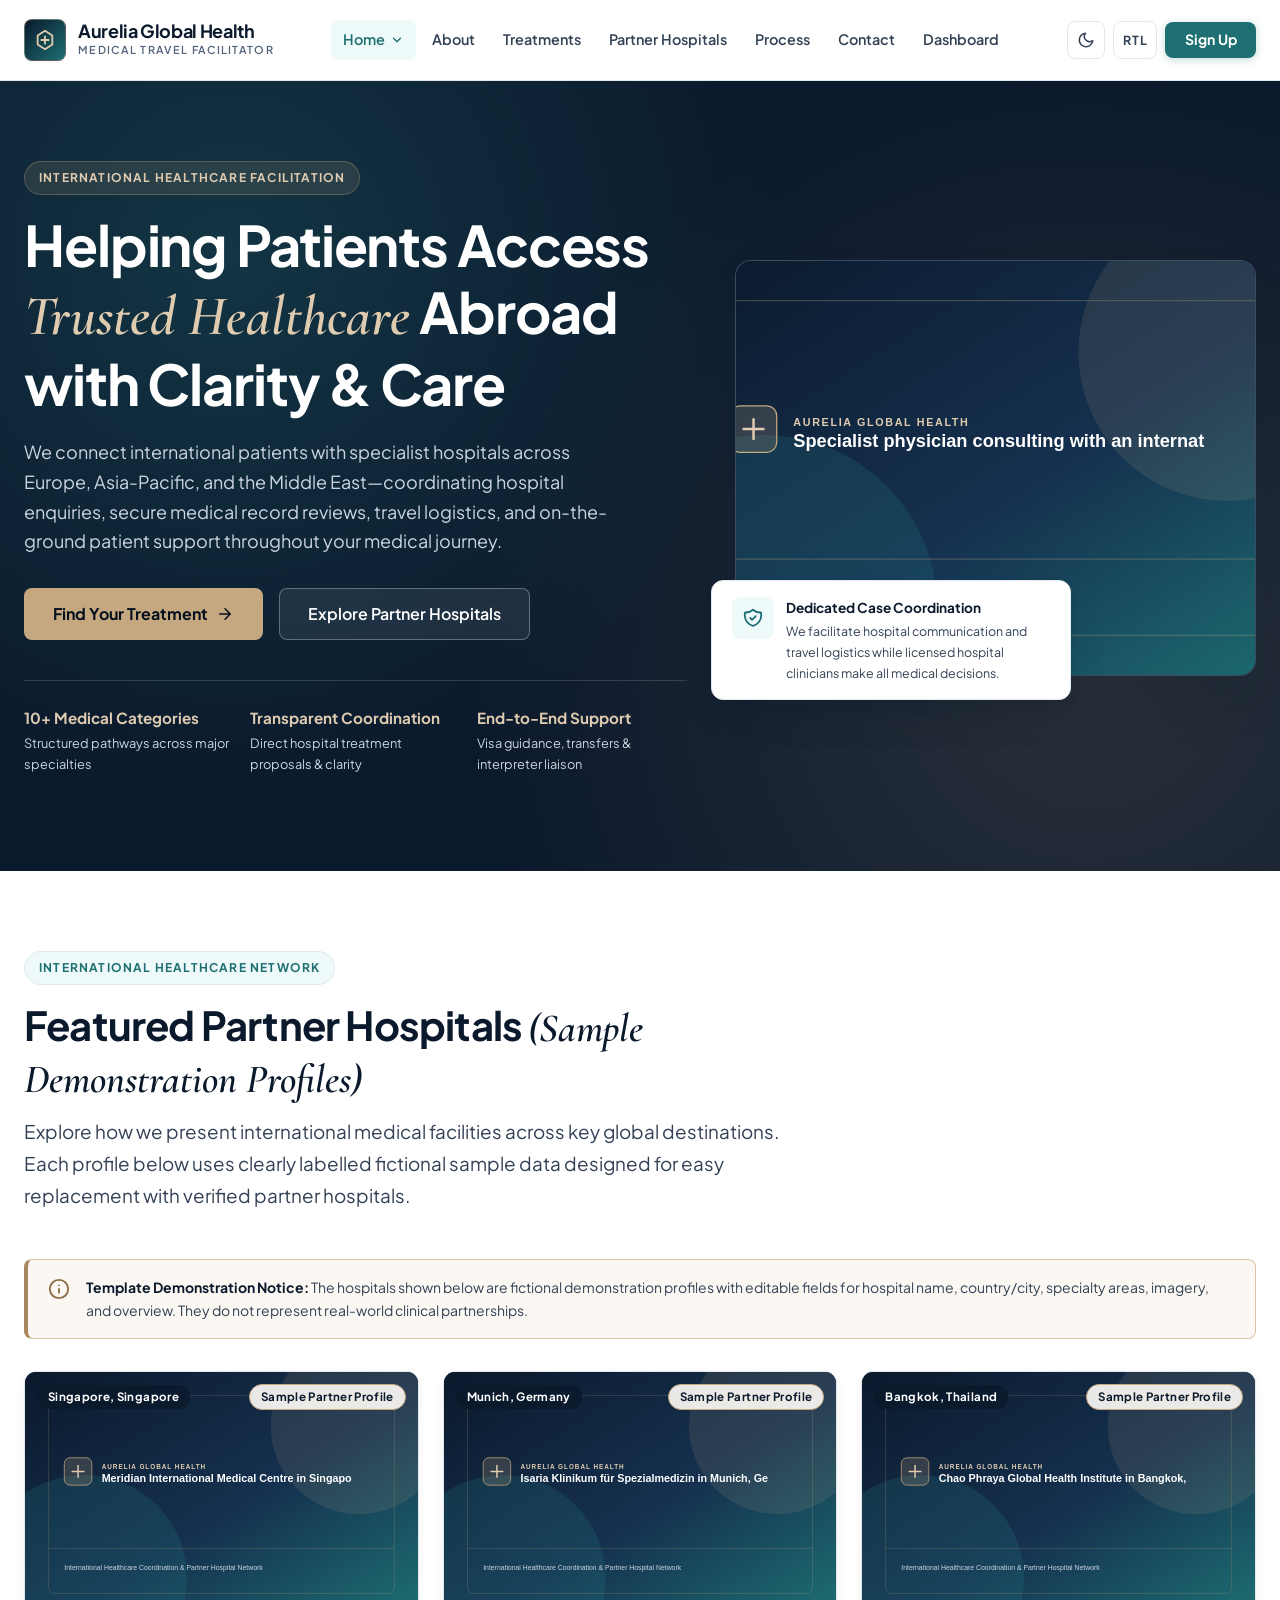
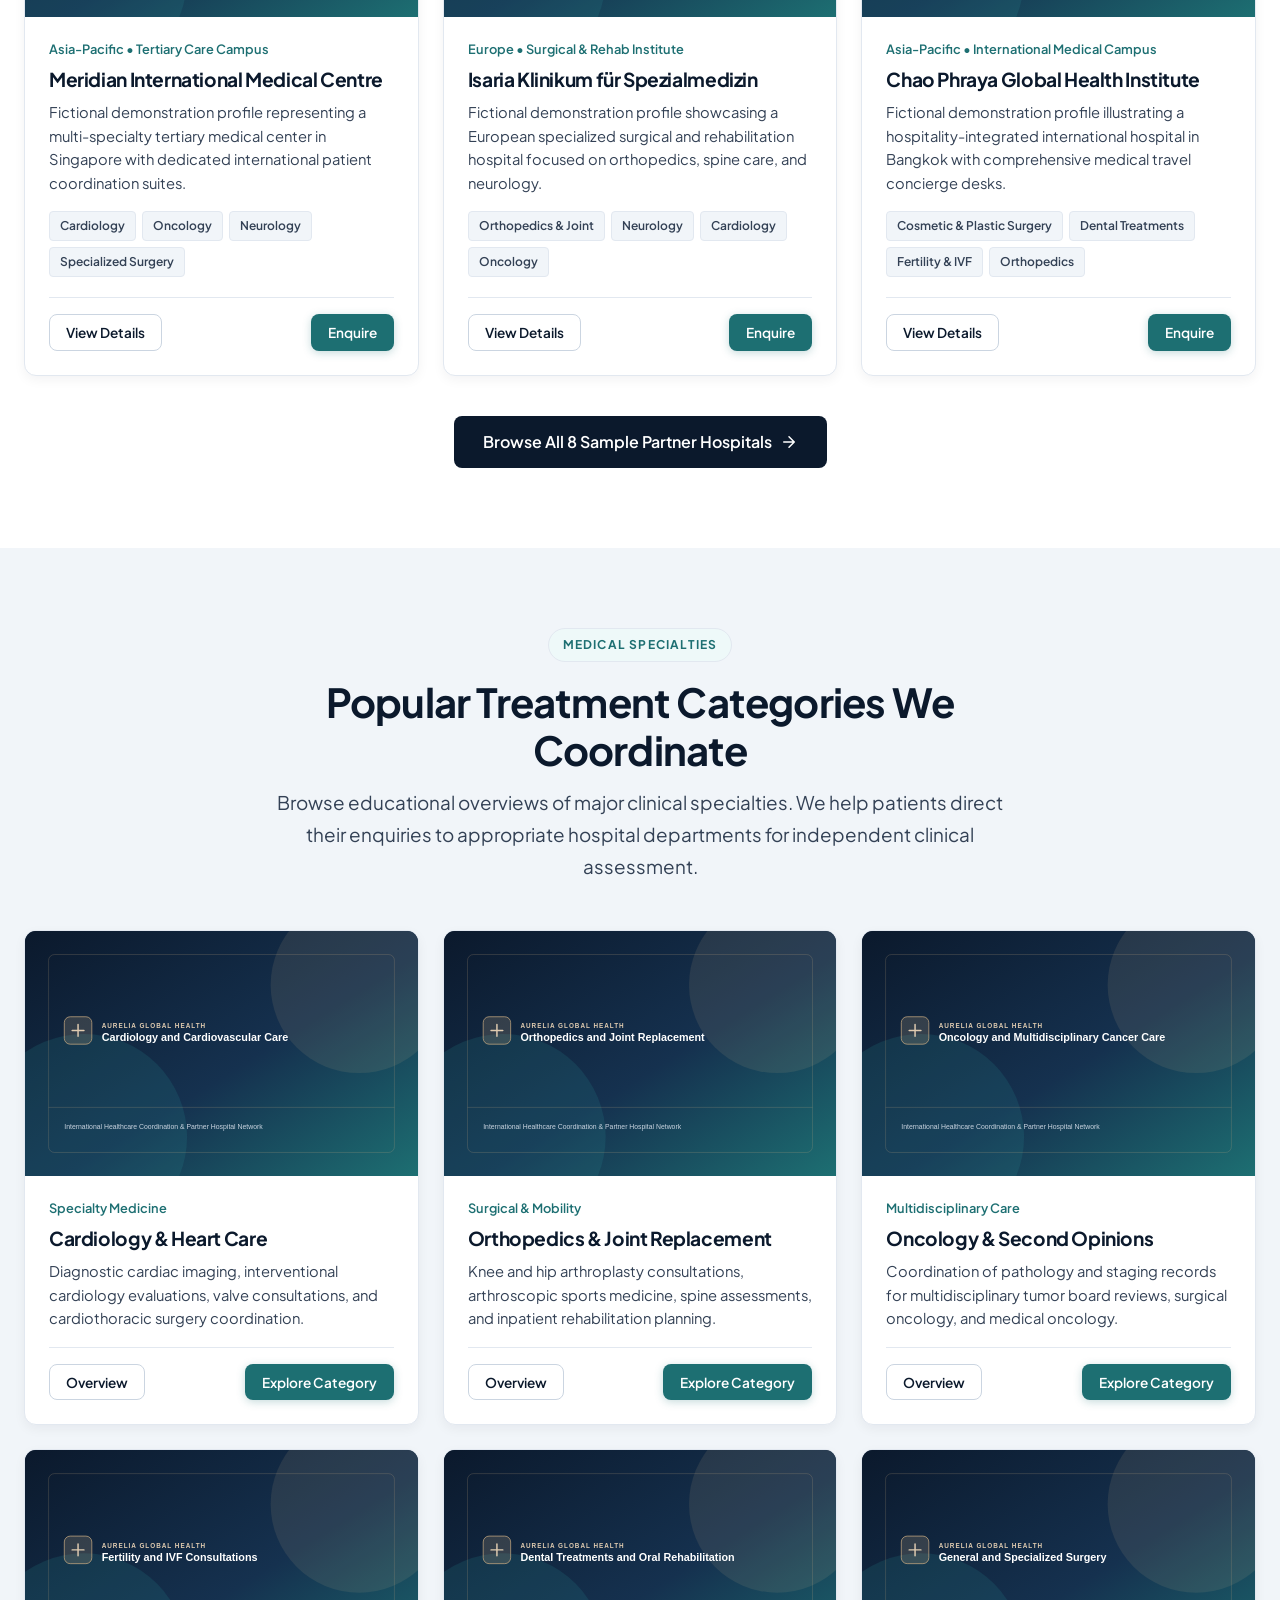
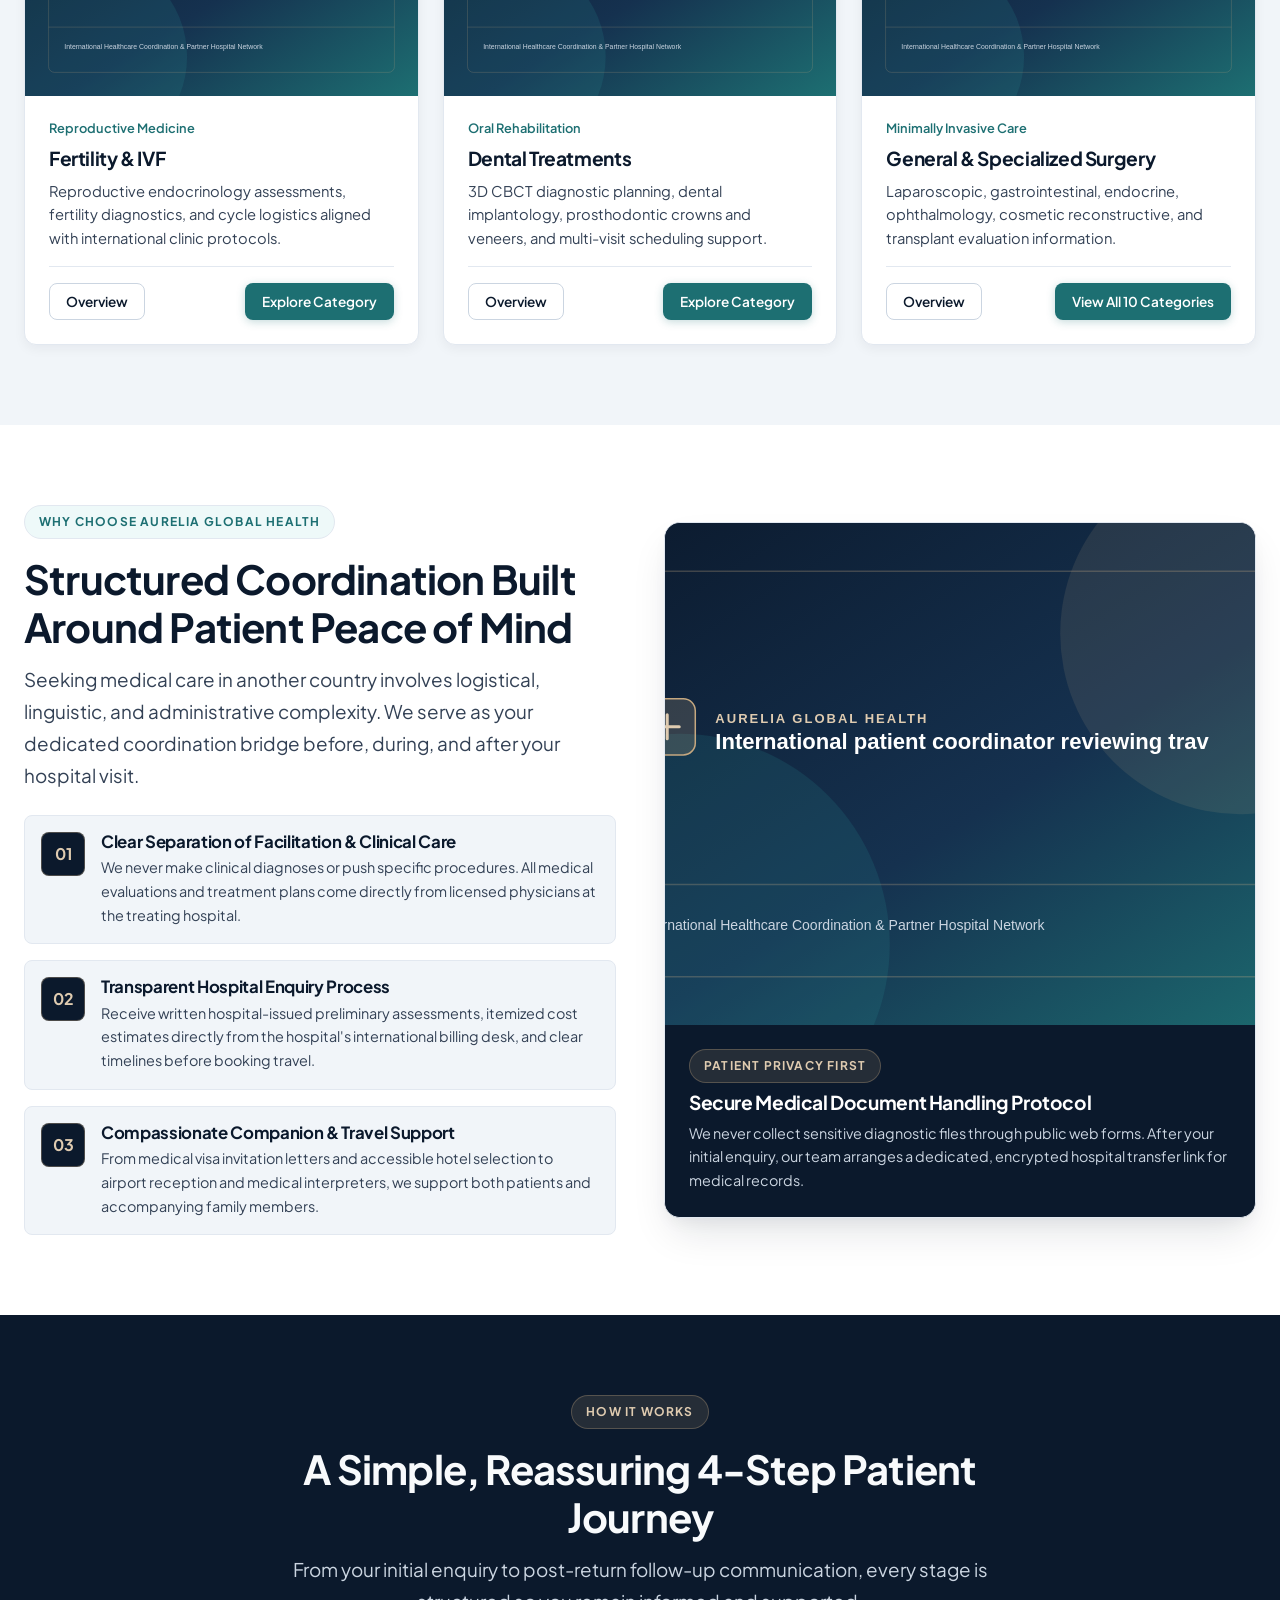
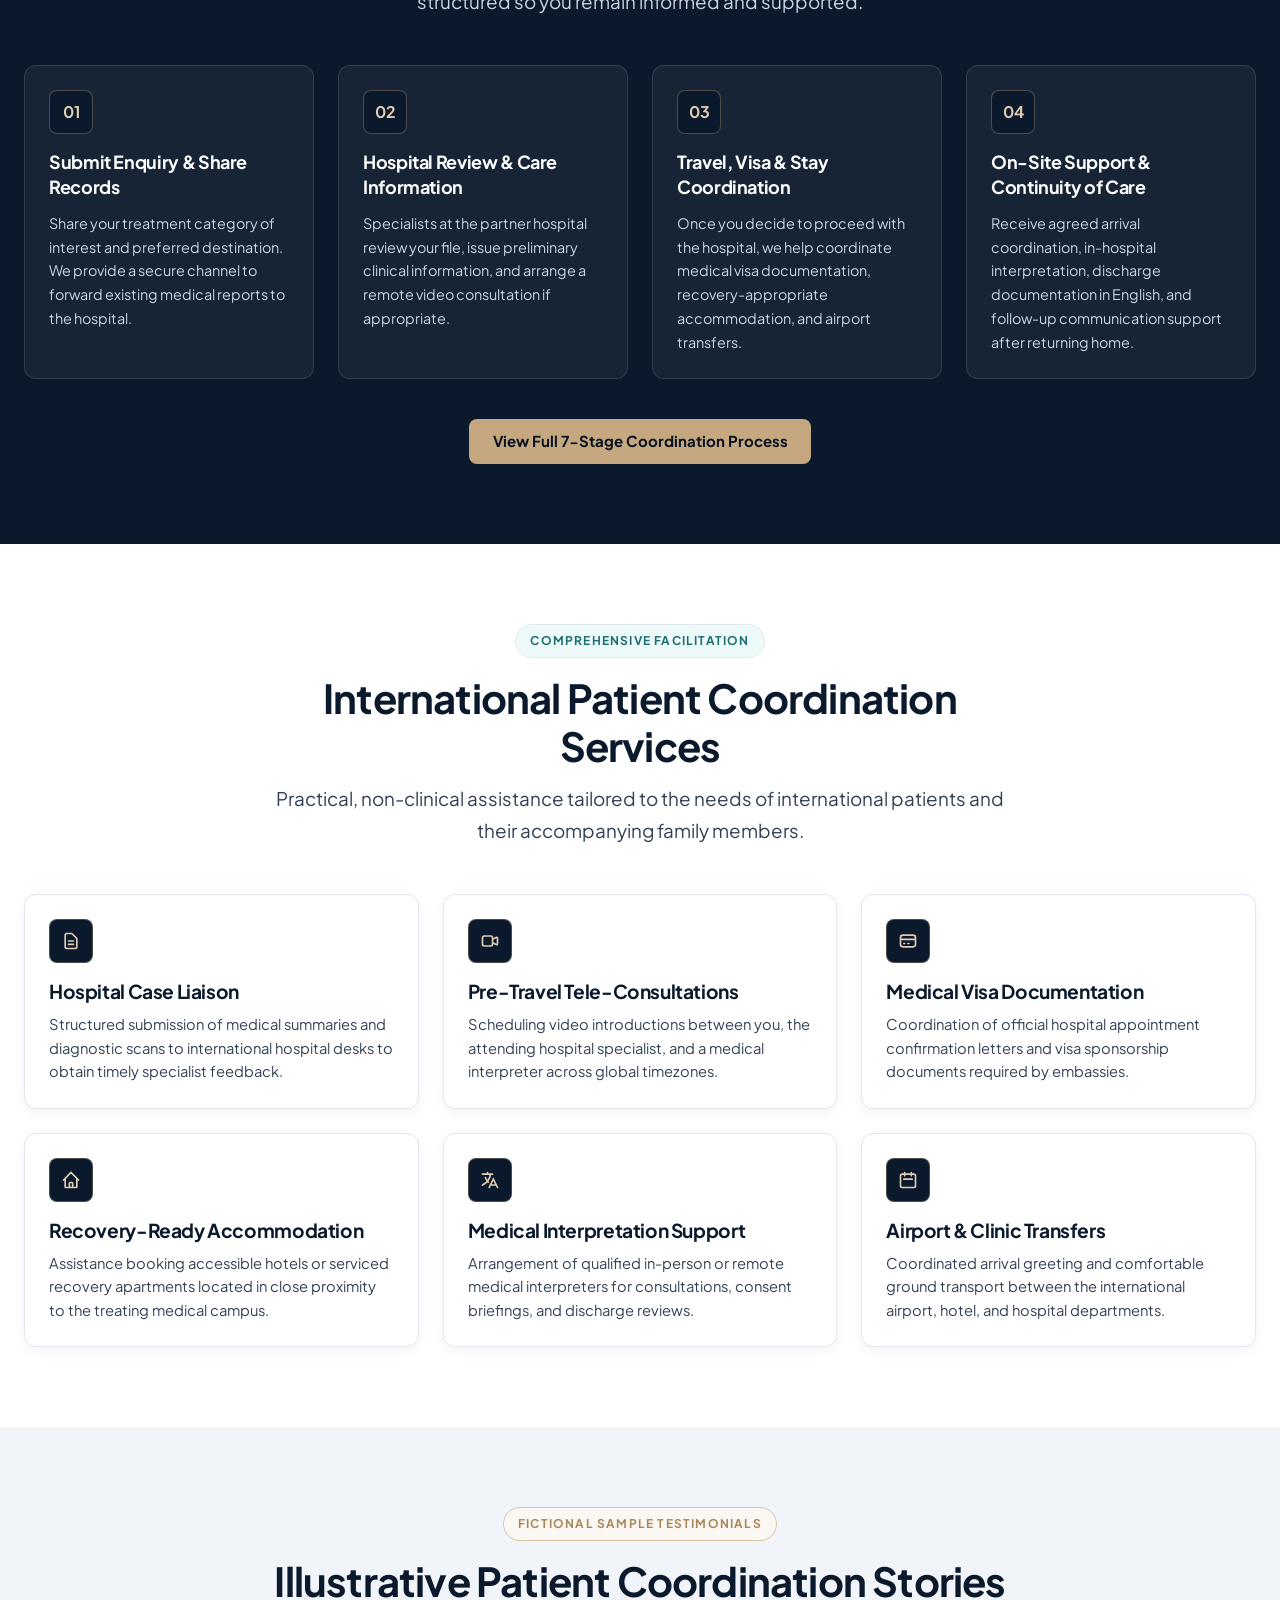
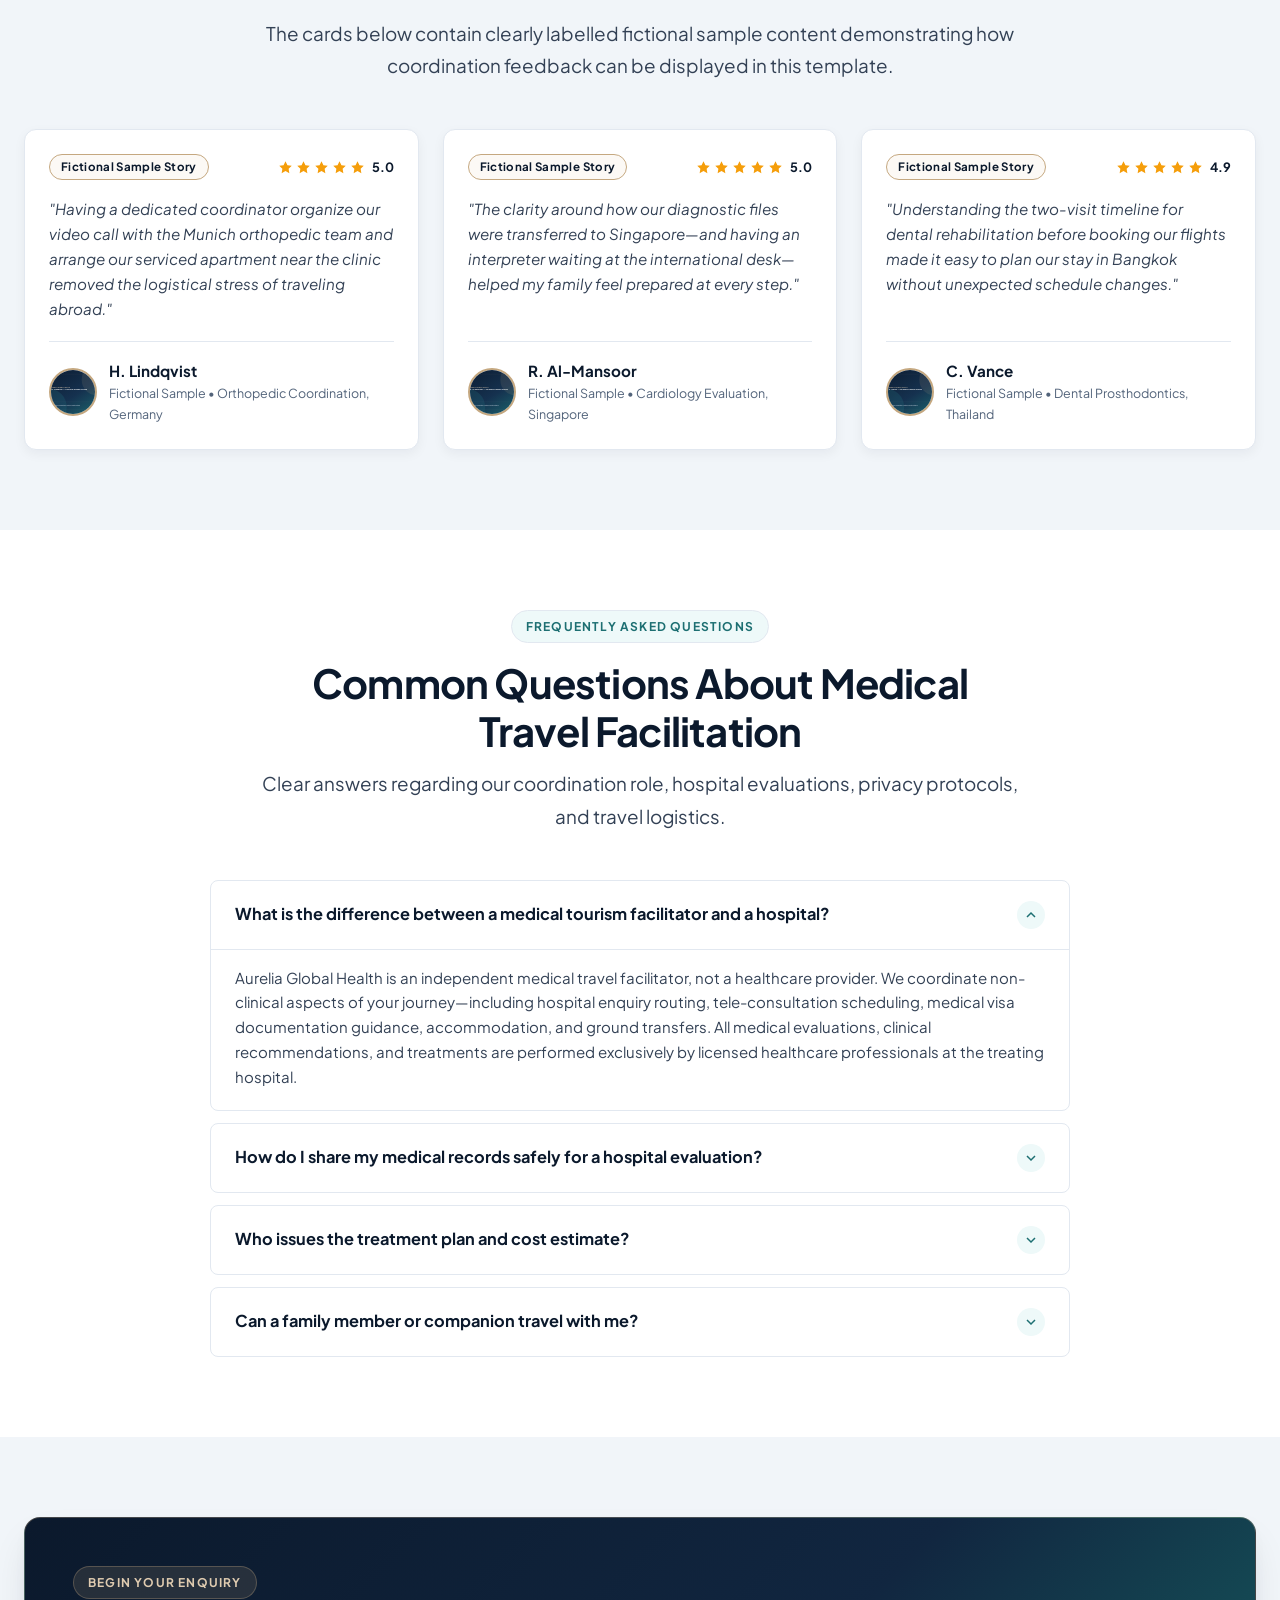
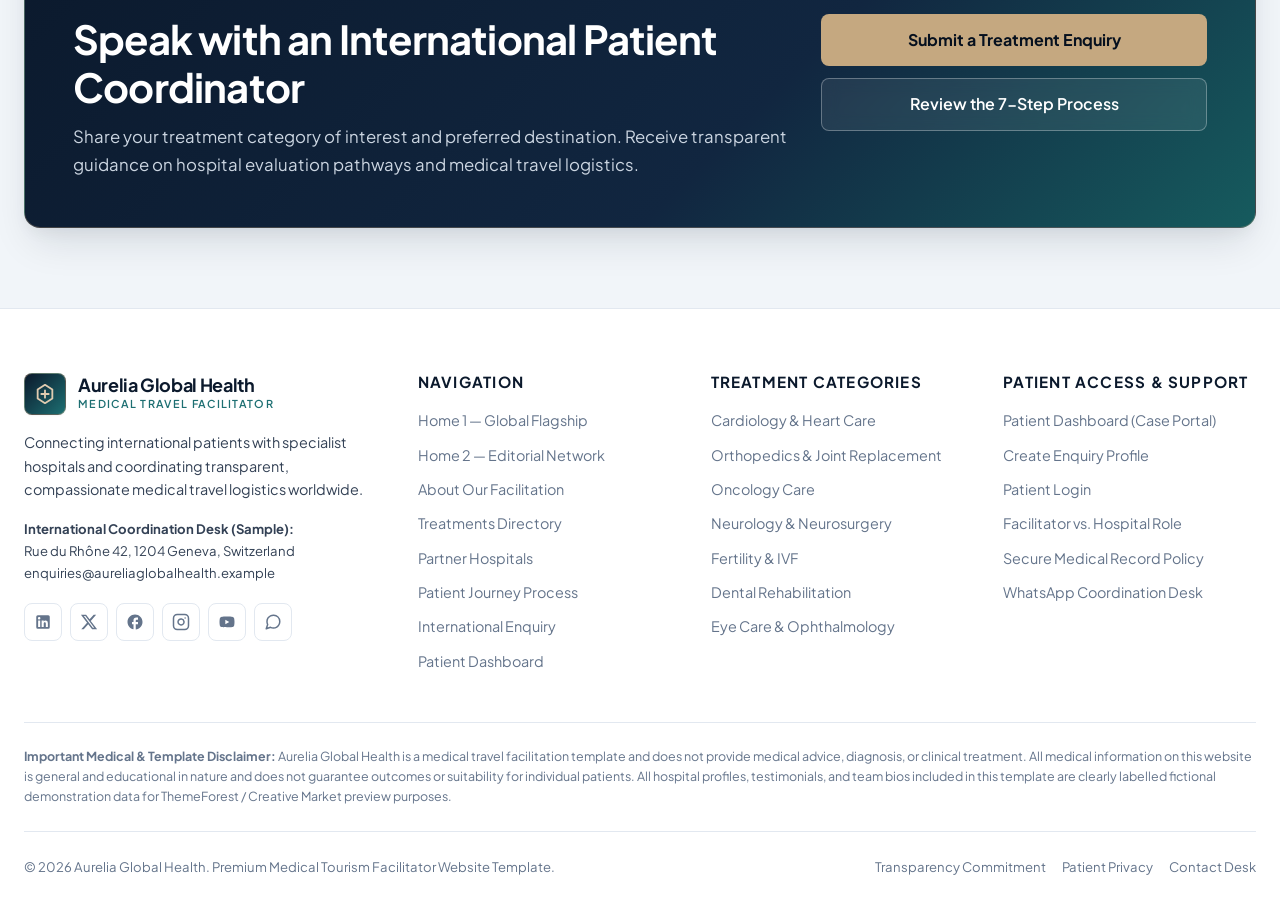
==== commit 68451f2e: "Your commit message" ====
--- a/index.html
+++ b/index.html
@@ -551,7 +551,7 @@
           <div class="step-card"
             style="background: rgba(255,255,255,0.05); border-color: rgba(255,255,255,0.12); color: #FFFFFF;">
             <div class="step-number">01</div>
-            <h3 style="color: #FFFFFF; margin-bottom: var(--space-2);">Submit Enquiry &amp; Share Records Securely</h3>
+            <h3 style="color: #FFFFFF;">Submit Enquiry &amp; Share Records</h3>
             <p style="font-size: 0.9rem; color: #CBD5E1;">
               Share your treatment category of interest and preferred destination. We provide a secure channel to
               forward existing medical reports to the hospital.
@@ -561,8 +561,7 @@
           <div class="step-card"
             style="background: rgba(255,255,255,0.05); border-color: rgba(255,255,255,0.12); color: #FFFFFF;">
             <div class="step-number">02</div>
-            <h3 style="color: #FFFFFF; margin-bottom: var(--space-2);">Hospital Evaluation &amp; Treatment Information
-            </h3>
+            <h3 style="color: #FFFFFF;">Hospital Review &amp; Care Information</h3>
             <p style="font-size: 0.9rem; color: #CBD5E1;">
               Specialists at the partner hospital review your file, issue preliminary clinical information, and arrange
               a remote video consultation if appropriate.
@@ -572,7 +571,7 @@
           <div class="step-card"
             style="background: rgba(255,255,255,0.05); border-color: rgba(255,255,255,0.12); color: #FFFFFF;">
             <div class="step-number">03</div>
-            <h3 style="color: #FFFFFF; margin-bottom: var(--space-2);">Travel, Visa &amp; Stay Coordination</h3>
+            <h3 style="color: #FFFFFF;">Travel, Visa &amp; Stay Coordination</h3>
             <p style="font-size: 0.9rem; color: #CBD5E1;">
               Once you decide to proceed with the hospital, we help coordinate medical visa documentation,
               recovery-appropriate accommodation, and airport transfers.
@@ -582,7 +581,7 @@
           <div class="step-card"
             style="background: rgba(255,255,255,0.05); border-color: rgba(255,255,255,0.12); color: #FFFFFF;">
             <div class="step-number">04</div>
-            <h3 style="color: #FFFFFF; margin-bottom: var(--space-2);">On-Site Support &amp; Continuity of Care</h3>
+            <h3 style="color: #FFFFFF;">On-Site Support &amp; Continuity of Care</h3>
             <p style="font-size: 0.9rem; color: #CBD5E1;">
               Receive agreed arrival coordination, in-hospital interpretation, discharge documentation in English, and
               follow-up communication support after returning home.
@@ -714,50 +713,83 @@
 
         <div class="grid-3">
           <article class="card" style="padding: var(--space-6);">
-            <div style="margin-bottom: var(--space-3);">
-              <span class="badge badge-sample">Fictional Sample Content — Template Demo</span>
+            <div class="testimonial-top">
+              <span class="badge badge-sample">Fictional Sample Story</span>
+              <div class="testimonial-rating" aria-label="Rated 5 out of 5 stars">
+                <svg viewBox="0 0 24 24" aria-hidden="true"><polygon points="12 2 15.09 8.26 22 9.27 17 14.14 18.18 21.02 12 17.77 5.82 21.02 7 14.14 2 9.27 8.91 8.26 12 2"/></svg>
+                <svg viewBox="0 0 24 24" aria-hidden="true"><polygon points="12 2 15.09 8.26 22 9.27 17 14.14 18.18 21.02 12 17.77 5.82 21.02 7 14.14 2 9.27 8.91 8.26 12 2"/></svg>
+                <svg viewBox="0 0 24 24" aria-hidden="true"><polygon points="12 2 15.09 8.26 22 9.27 17 14.14 18.18 21.02 12 17.77 5.82 21.02 7 14.14 2 9.27 8.91 8.26 12 2"/></svg>
+                <svg viewBox="0 0 24 24" aria-hidden="true"><polygon points="12 2 15.09 8.26 22 9.27 17 14.14 18.18 21.02 12 17.77 5.82 21.02 7 14.14 2 9.27 8.91 8.26 12 2"/></svg>
+                <svg viewBox="0 0 24 24" aria-hidden="true"><polygon points="12 2 15.09 8.26 22 9.27 17 14.14 18.18 21.02 12 17.77 5.82 21.02 7 14.14 2 9.27 8.91 8.26 12 2"/></svg>
+                <span class="testimonial-rating-score">5.0</span>
+              </div>
             </div>
             <p
               style="font-size: 0.95rem; color: var(--text-secondary); font-style: italic; margin-bottom: var(--space-5);">
               "Having a dedicated coordinator organize our video call with the Munich orthopedic team and arrange our
               serviced apartment near the clinic removed the logistical stress of traveling abroad."
             </p>
-            <div style="margin-top: auto; padding-top: var(--space-4); border-top: 1px solid var(--border-subtle);">
-              <div style="font-weight: 700; color: var(--text-primary);">H. Lindqvist (Fictional Sample Profile)</div>
-              <div style="font-size: 0.8rem; color: var(--text-muted);">Sample Coordination Scenario: Orthopedic
-                Consultation in Germany</div>
+            <div class="testimonial-profile">
+              <img src="https://images.unsplash.com/photo-1544005313-94ddf0286df2?auto=format&fit=crop&w=160&q=80"
+                alt="H. Lindqvist — Fictional Sample Profile" class="testimonial-avatar" loading="lazy">
+              <div>
+                <div style="font-weight: 700; color: var(--text-primary); font-size: 0.95rem;">H. Lindqvist</div>
+                <div style="font-size: 0.78rem; color: var(--text-muted);">Fictional Sample &bull; Orthopedic Coordination, Germany</div>
+              </div>
             </div>
           </article>
 
           <article class="card" style="padding: var(--space-6);">
-            <div style="margin-bottom: var(--space-3);">
-              <span class="badge badge-sample">Fictional Sample Content — Template Demo</span>
+            <div class="testimonial-top">
+              <span class="badge badge-sample">Fictional Sample Story</span>
+              <div class="testimonial-rating" aria-label="Rated 5 out of 5 stars">
+                <svg viewBox="0 0 24 24" aria-hidden="true"><polygon points="12 2 15.09 8.26 22 9.27 17 14.14 18.18 21.02 12 17.77 5.82 21.02 7 14.14 2 9.27 8.91 8.26 12 2"/></svg>
+                <svg viewBox="0 0 24 24" aria-hidden="true"><polygon points="12 2 15.09 8.26 22 9.27 17 14.14 18.18 21.02 12 17.77 5.82 21.02 7 14.14 2 9.27 8.91 8.26 12 2"/></svg>
+                <svg viewBox="0 0 24 24" aria-hidden="true"><polygon points="12 2 15.09 8.26 22 9.27 17 14.14 18.18 21.02 12 17.77 5.82 21.02 7 14.14 2 9.27 8.91 8.26 12 2"/></svg>
+                <svg viewBox="0 0 24 24" aria-hidden="true"><polygon points="12 2 15.09 8.26 22 9.27 17 14.14 18.18 21.02 12 17.77 5.82 21.02 7 14.14 2 9.27 8.91 8.26 12 2"/></svg>
+                <svg viewBox="0 0 24 24" aria-hidden="true"><polygon points="12 2 15.09 8.26 22 9.27 17 14.14 18.18 21.02 12 17.77 5.82 21.02 7 14.14 2 9.27 8.91 8.26 12 2"/></svg>
+                <span class="testimonial-rating-score">5.0</span>
+              </div>
             </div>
             <p
               style="font-size: 0.95rem; color: var(--text-secondary); font-style: italic; margin-bottom: var(--space-5);">
               "The clarity around how our diagnostic files were transferred to Singapore—and having an interpreter
               waiting at the international desk—helped my family feel prepared at every step."
             </p>
-            <div style="margin-top: auto; padding-top: var(--space-4); border-top: 1px solid var(--border-subtle);">
-              <div style="font-weight: 700; color: var(--text-primary);">R. Al-Mansoor (Fictional Sample Profile)</div>
-              <div style="font-size: 0.8rem; color: var(--text-muted);">Sample Coordination Scenario: Cardiology
-                Evaluation in Singapore</div>
+            <div class="testimonial-profile">
+              <img src="https://images.unsplash.com/photo-1507003211169-0a1dd7228f2d?auto=format&fit=crop&w=160&q=80"
+                alt="R. Al-Mansoor — Fictional Sample Profile" class="testimonial-avatar" loading="lazy">
+              <div>
+                <div style="font-weight: 700; color: var(--text-primary); font-size: 0.95rem;">R. Al-Mansoor</div>
+                <div style="font-size: 0.78rem; color: var(--text-muted);">Fictional Sample &bull; Cardiology Evaluation, Singapore</div>
+              </div>
             </div>
           </article>
 
           <article class="card" style="padding: var(--space-6);">
-            <div style="margin-bottom: var(--space-3);">
-              <span class="badge badge-sample">Fictional Sample Content — Template Demo</span>
+            <div class="testimonial-top">
+              <span class="badge badge-sample">Fictional Sample Story</span>
+              <div class="testimonial-rating" aria-label="Rated 4.9 out of 5 stars">
+                <svg viewBox="0 0 24 24" aria-hidden="true"><polygon points="12 2 15.09 8.26 22 9.27 17 14.14 18.18 21.02 12 17.77 5.82 21.02 7 14.14 2 9.27 8.91 8.26 12 2"/></svg>
+                <svg viewBox="0 0 24 24" aria-hidden="true"><polygon points="12 2 15.09 8.26 22 9.27 17 14.14 18.18 21.02 12 17.77 5.82 21.02 7 14.14 2 9.27 8.91 8.26 12 2"/></svg>
+                <svg viewBox="0 0 24 24" aria-hidden="true"><polygon points="12 2 15.09 8.26 22 9.27 17 14.14 18.18 21.02 12 17.77 5.82 21.02 7 14.14 2 9.27 8.91 8.26 12 2"/></svg>
+                <svg viewBox="0 0 24 24" aria-hidden="true"><polygon points="12 2 15.09 8.26 22 9.27 17 14.14 18.18 21.02 12 17.77 5.82 21.02 7 14.14 2 9.27 8.91 8.26 12 2"/></svg>
+                <svg viewBox="0 0 24 24" aria-hidden="true"><polygon points="12 2 15.09 8.26 22 9.27 17 14.14 18.18 21.02 12 17.77 5.82 21.02 7 14.14 2 9.27 8.91 8.26 12 2"/></svg>
+                <span class="testimonial-rating-score">4.9</span>
+              </div>
             </div>
             <p
               style="font-size: 0.95rem; color: var(--text-secondary); font-style: italic; margin-bottom: var(--space-5);">
               "Understanding the two-visit timeline for dental rehabilitation before booking our flights made it easy to
               plan our stay in Bangkok without unexpected schedule changes."
             </p>
-            <div style="margin-top: auto; padding-top: var(--space-4); border-top: 1px solid var(--border-subtle);">
-              <div style="font-weight: 700; color: var(--text-primary);">C. Vance (Fictional Sample Profile)</div>
-              <div style="font-size: 0.8rem; color: var(--text-muted);">Sample Coordination Scenario: Dental
-                Prosthodontics in Thailand</div>
+            <div class="testimonial-profile">
+              <img src="https://images.unsplash.com/photo-1500648767791-00dcc994a43e?auto=format&fit=crop&w=160&q=80"
+                alt="C. Vance — Fictional Sample Profile" class="testimonial-avatar" loading="lazy">
+              <div>
+                <div style="font-weight: 700; color: var(--text-primary); font-size: 0.95rem;">C. Vance</div>
+                <div style="font-size: 0.78rem; color: var(--text-muted);">Fictional Sample &bull; Dental Prosthodontics, Thailand</div>
+              </div>
             </div>
           </article>
         </div>
--- a/assets/css/styles.css
+++ b/assets/css/styles.css
@@ -1051,6 +1051,29 @@
 }
 
 @media (max-width: 480px) {
+  .brand-logo {
+    flex-shrink: 1;
+    min-width: 0;
+  }
+
+  .brand-mark {
+    width: 36px;
+    height: 36px;
+    flex-shrink: 0;
+  }
+
+  .brand-mark svg {
+    width: 22px;
+    height: 22px;
+  }
+
+  .brand-name {
+    font-size: 0.98rem;
+    white-space: nowrap;
+    overflow: hidden;
+    text-overflow: ellipsis;
+  }
+
   .brand-sub {
     display: none;
   }
@@ -1296,12 +1319,26 @@
   background-color: var(--color-navy-900);
   color: #FFFFFF;
   padding-block: var(--space-12);
-  min-height: 250px;
+  min-height: 360px;
   display: flex;
   align-items: center;
   position: relative;
   overflow: hidden;
   border-bottom: 1px solid rgba(197, 168, 128, 0.2);
+}
+
+@media (max-width: 1024px) {
+  .page-hero {
+    min-height: 320px;
+    padding-block: var(--space-10);
+  }
+}
+
+@media (max-width: 640px) {
+  .page-hero {
+    min-height: 290px;
+    padding-block: var(--space-8);
+  }
 }
 
 .page-hero::before {
@@ -1471,12 +1508,22 @@
 .badge {
   display: inline-flex;
   align-items: center;
+  justify-content: center;
   gap: 5px;
-  padding: 4px 10px;
+  padding: 5px 11px;
   border-radius: var(--radius-full);
   font-size: 0.72rem;
   font-weight: 700;
+  line-height: 1.2;
   letter-spacing: 0.03em;
+  text-align: center;
+  white-space: nowrap;
+}
+
+@media (max-width: 360px) {
+  .badge {
+    white-space: normal;
+  }
 }
 
 .badge-location {
@@ -1617,15 +1664,31 @@
   align-items: end;
 }
 
+.filter-controls-3col {
+  display: grid;
+  grid-template-columns: minmax(0, 1.4fr) minmax(0, 1fr) auto;
+  gap: var(--space-4);
+  align-items: end;
+}
+
 @media (max-width: 960px) {
-  .filter-controls-grid {
-    grid-template-columns: repeat(2, minmax(0, 1fr));
+  .filter-controls-grid,
+  .filter-controls-3col {
+    grid-template-columns: repeat(2, minmax(0, 1fr)) !important;
   }
 }
 
 @media (max-width: 600px) {
-  .filter-controls-grid {
-    grid-template-columns: minmax(0, 1fr);
+  .filter-controls-grid,
+  .filter-controls-3col {
+    grid-template-columns: minmax(0, 1fr) !important;
+  }
+
+  .filter-controls-grid .btn,
+  .filter-controls-3col .btn {
+    width: 100% !important;
+    justify-content: center !important;
+    display: flex !important;
   }
 }
 
@@ -1698,6 +1761,34 @@
   border-radius: var(--radius-md);
   padding: var(--space-6);
   position: relative;
+  display: flex;
+  flex-direction: column;
+  align-items: flex-start;
+  text-align: left;
+  height: 100%;
+}
+
+[dir="rtl"] .step-card {
+  text-align: right;
+}
+
+.steps-grid-4 .step-card h3 {
+  font-size: 1.125rem;
+  line-height: 1.35;
+  margin-bottom: var(--space-3);
+  width: 100%;
+}
+
+.steps-grid-4 .step-card p {
+  margin: 0;
+  line-height: 1.65;
+  width: 100%;
+}
+
+@media (min-width: 601px) {
+  .steps-grid-4 .step-card h3 {
+    min-height: 2.75em;
+  }
 }
 
 .step-number {
@@ -2125,6 +2216,7 @@
   align-items: center;
   justify-content: space-between;
   gap: var(--space-3);
+  flex-wrap: wrap;
   margin-bottom: var(--space-5);
   font-size: 0.85rem;
 }
@@ -2709,14 +2801,15 @@
     transform: translateX(0) !important;
   }
 
-  /* In mobile and tab views, move buttons from header into sidebar menu */
+  .dashboard-topbar {
+    padding-inline: var(--space-4);
+  }
+
   .dashboard-topbar .theme-toggle,
   .dashboard-topbar .rtl-toggle {
-    display: none !important;
-  }
-
-  .dashboard-topbar {
-    padding-inline: var(--space-4);
+    width: 34px;
+    height: 34px;
+    font-size: 0.72rem;
   }
 
   .dashboard-content {
@@ -2754,6 +2847,7 @@
 
 .composer-input-row {
   display: flex;
+  align-items: center;
   gap: var(--space-2);
   flex-wrap: wrap;
   width: 100%;
@@ -2771,7 +2865,7 @@
   }
 
   .dashboard-topbar h1 {
-    font-size: 1.05rem !important;
+    font-size: 1rem !important;
   }
 
   .dashboard-topbar .pathway-subtext {
@@ -2795,6 +2889,27 @@
     justify-content: center !important;
     margin-top: var(--space-2);
   }
+
+  /* Compact message field on mobile */
+  .composer-input-row {
+    flex-direction: column !important;
+    align-items: stretch !important;
+    gap: var(--space-2) !important;
+  }
+
+  .composer-input-row .form-control {
+    flex: 0 0 auto !important;
+    width: 100% !important;
+    height: 38px !important;
+    min-height: 38px !important;
+    padding: 0.4rem 0.75rem !important;
+    font-size: 0.82rem !important;
+  }
+
+  .composer-input-row .btn {
+    width: 100% !important;
+    justify-content: center !important;
+  }
 }
 
 @media (max-width: 480px) {
@@ -2802,41 +2917,117 @@
     display: none !important;
   }
 
-  .composer-input-row {
-    flex-direction: column !important;
-  }
-
-  .composer-input-row .btn {
-    width: 100% !important;
-    justify-content: center !important;
+  .dashboard-topbar .theme-toggle,
+  .dashboard-topbar .rtl-toggle {
+    width: 32px;
+    height: 32px;
+    font-size: 0.68rem;
+  }
+}
+
+/* Dashboard Welcome Banner */
+.dashboard-welcome-card {
+  background: linear-gradient(135deg, var(--color-navy-900) 0%, var(--color-navy-800) 60%, var(--color-teal-700) 100%);
+  color: #FFFFFF;
+  border-radius: var(--radius-md);
+  padding: var(--space-6) var(--space-8);
+  display: flex;
+  align-items: center;
+  justify-content: space-between;
+  flex-wrap: wrap;
+  gap: var(--space-4);
+  box-shadow: var(--shadow-md);
+  border: 1px solid rgba(197, 168, 128, 0.25);
+}
+
+.dashboard-welcome-card h2 {
+  color: #FFFFFF;
+  font-size: 1.55rem;
+  margin-bottom: 6px;
+}
+
+.dashboard-welcome-card p {
+  color: #CBD5E1;
+  font-size: 0.92rem;
+  margin: 0;
+  max-width: 640px;
+}
+
+.dashboard-welcome-meta {
+  display: flex;
+  flex-direction: column;
+  align-items: flex-end;
+  gap: 6px;
+  text-align: right;
+}
+
+[dir="rtl"] .dashboard-welcome-meta {
+  align-items: flex-start;
+  text-align: left;
+}
+
+@media (max-width: 640px) {
+  .dashboard-welcome-card {
+    padding: var(--space-5) var(--space-4);
+  }
+
+  .dashboard-welcome-card h2 {
+    font-size: 1.25rem;
+  }
+
+  .dashboard-welcome-meta {
+    align-items: flex-start;
+    text-align: left;
   }
 }
 
 /* Treatment Step Cards (Home 2) Responsive Styling */
 .treatment-step-card {
   display: flex;
+  flex-direction: row;
   padding: var(--space-6);
   gap: var(--space-5);
-  align-items: flex-start;
+  align-items: stretch;
+  height: 100%;
+}
+
+.step-card-content {
+  display: flex;
+  flex-direction: column;
+  flex: 1;
+  min-width: 0;
+  width: 100%;
 }
 
 .step-card-actions {
   display: flex;
   gap: var(--space-3);
   flex-wrap: wrap;
-  margin-top: var(--space-3);
-}
-
-@media (max-width: 640px) {
+  margin-top: auto;
+  padding-top: var(--space-3);
+  width: 100%;
+}
+
+@media (max-width: 1024px) {
   .treatment-step-card {
     flex-direction: column !important;
     gap: var(--space-3) !important;
   }
 
+  .treatment-step-card .step-number {
+    margin-bottom: 0;
+  }
+
   .step-card-actions {
-    flex-direction: column !important;
+    display: grid !important;
+    grid-template-columns: repeat(2, minmax(0, 1fr)) !important;
+    gap: var(--space-2) !important;
     width: 100% !important;
-    gap: var(--space-2) !important;
+    align-items: stretch;
+  }
+
+  .step-card-actions.single-action {
+    grid-template-columns: minmax(0, 1fr) !important;
   }
 
   .step-card-actions .btn {
@@ -2846,11 +3037,69 @@
   }
 }
 
-/* Contact Page Map Actions */
+@media (max-width: 480px) {
+  .step-card-actions {
+    grid-template-columns: minmax(0, 1fr) !important;
+  }
+}
+
+/* Contact Page Map Actions & Horizontal Layout */
 .contact-map-actions {
   display: flex;
   gap: var(--space-3);
   flex-wrap: wrap;
+}
+
+.contact-map-horizontal {
+  display: grid;
+  grid-template-columns: minmax(0, 0.85fr) minmax(0, 1.35fr);
+  overflow: hidden;
+  margin-top: var(--space-8);
+}
+
+.contact-map-info {
+  padding: var(--space-8);
+  display: flex;
+  flex-direction: column;
+  justify-content: center;
+}
+
+.contact-map-frame-wrap {
+  display: flex;
+  flex-direction: column;
+  border-left: 1px solid var(--border-subtle);
+  background-color: var(--color-navy-900);
+  min-height: 320px;
+}
+
+[dir="rtl"] .contact-map-frame-wrap {
+  border-left: none;
+  border-right: 1px solid var(--border-subtle);
+}
+
+.contact-map-frame-wrap iframe {
+  width: 100%;
+  flex: 1;
+  min-height: 280px;
+  border: 0;
+  display: block;
+}
+
+@media (max-width: 860px) {
+  .contact-map-horizontal {
+    grid-template-columns: minmax(0, 1fr);
+  }
+
+  .contact-map-info {
+    padding: var(--space-6);
+  }
+
+  .contact-map-frame-wrap {
+    border-left: none;
+    border-right: none;
+    border-top: 1px solid var(--border-subtle);
+    min-height: 280px;
+  }
 }
 
 @media (max-width: 540px) {
@@ -2924,6 +3173,452 @@
   }
 
   .auth-social-grid {
+    grid-template-columns: minmax(0, 1fr) !important;
+  }
+}
+
+/* Responsive Diagnostic Record Table in Dashboard (Mobile & Tablet <= 1024px) */
+.responsive-record-table td {
+  overflow-wrap: anywhere;
+  word-break: break-word;
+}
+
+@media (max-width: 1024px) {
+  .responsive-record-table thead {
+    display: none;
+  }
+
+  .responsive-record-table,
+  .responsive-record-table tbody,
+  .responsive-record-table tr,
+  .responsive-record-table td {
+    display: block;
+    width: 100%;
+    box-sizing: border-box;
+  }
+
+  .responsive-record-table tr {
+    margin-bottom: var(--space-4);
+    padding: var(--space-4);
+    background: var(--bg-surface-alt);
+    border: 1px solid var(--border-subtle);
+    border-radius: var(--radius-sm);
+  }
+
+  .responsive-record-table tr:last-child {
+    margin-bottom: 0;
+  }
+
+  .responsive-record-table td {
+    display: flex;
+    align-items: flex-start;
+    justify-content: space-between;
+    gap: var(--space-3);
+    padding: 8px 0 !important;
+    text-align: right !important;
+    border: none !important;
+    border-bottom: 1px solid var(--border-subtle) !important;
+  }
+
+  .responsive-record-table td::before {
+    content: attr(data-label);
+    font-size: 0.74rem;
+    font-weight: 700;
+    text-transform: uppercase;
+    letter-spacing: 0.04em;
+    color: var(--text-muted);
+    text-align: left;
+    flex-shrink: 0;
+    padding-top: 2px;
+  }
+
+  [dir="rtl"] .responsive-record-table td {
+    text-align: left !important;
+  }
+
+  [dir="rtl"] .responsive-record-table td::before {
+    text-align: right;
+  }
+
+  .responsive-record-table td > div {
+    justify-content: flex-end;
+    min-width: 0;
+    text-align: right;
+    overflow-wrap: anywhere;
+    word-break: break-word;
+  }
+
+  .responsive-record-table td > div svg {
+    flex-shrink: 0;
+  }
+
+  .responsive-record-table td:last-child {
+    border-bottom: none !important;
+    margin-top: var(--space-2);
+    padding-top: var(--space-3) !important;
+    padding-bottom: 0 !important;
+    justify-content: stretch;
+  }
+
+  .responsive-record-table td:last-child::before {
+    display: none;
+  }
+
+  .responsive-record-table td:last-child .btn {
+    width: 100%;
+    display: flex;
+    justify-content: center;
+  }
+}
+
+@media (max-width: 480px) {
+  .responsive-record-table td {
+    flex-direction: column;
+    align-items: flex-start;
+    gap: 4px;
+    text-align: left !important;
+  }
+
+  .responsive-record-table td > div {
+    justify-content: flex-start;
+    text-align: left;
+  }
+
+  [dir="rtl"] .responsive-record-table td,
+  [dir="rtl"] .responsive-record-table td > div {
+    align-items: flex-end;
+    text-align: right !important;
+  }
+}
+
+/* Home 1 Testimonials: Profiles & Star Ratings */
+.testimonial-top {
+  display: flex;
+  align-items: center;
+  justify-content: space-between;
+  flex-wrap: wrap;
+  gap: var(--space-2);
+  margin-bottom: var(--space-4);
+}
+
+.testimonial-rating {
+  display: inline-flex;
+  align-items: center;
+  gap: 3px;
+  color: #D97706;
+  font-size: 0.8rem;
+  font-weight: 700;
+}
+
+.testimonial-rating svg {
+  width: 15px;
+  height: 15px;
+  fill: #F59E0B;
+  color: #F59E0B;
+  flex-shrink: 0;
+}
+
+.testimonial-rating-score {
+  margin-left: 4px;
+  color: var(--text-primary);
+  font-size: 0.8rem;
+}
+
+[dir="rtl"] .testimonial-rating-score {
+  margin-left: 0;
+  margin-right: 4px;
+}
+
+.testimonial-profile {
+  display: flex;
+  align-items: center;
+  gap: var(--space-3);
+  margin-top: auto;
+  padding-top: var(--space-4);
+  border-top: 1px solid var(--border-subtle);
+}
+
+.testimonial-avatar {
+  width: 48px;
+  height: 48px;
+  border-radius: 50%;
+  object-fit: cover;
+  object-position: center 20%;
+  flex-shrink: 0;
+  border: 2px solid var(--color-champagne-500);
+  background-color: var(--bg-surface-alt);
+}
+
+/* About Page Team Cards Uniform Badge & Language Tag Alignment */
+.team-card .card-badges {
+  justify-content: flex-start;
+}
+
+.team-card .card-body {
+  display: flex;
+  flex-direction: column;
+  flex: 1;
+}
+
+.team-card .card-meta {
+  font-size: 0.78rem;
+  line-height: 1.35;
+}
+
+@media (min-width: 681px) {
+  .team-card .card-meta {
+    min-height: 2.7em;
+  }
+}
+
+.team-card .tag-list {
+  margin-top: auto;
+  padding-top: var(--space-3);
+  border-top: 1px solid var(--border-subtle);
+  margin-bottom: 0;
+}
+
+/* Treatments Page Uniform Cards & Center-Aligned Last Card */
+.treatment-card .card-body {
+  display: flex;
+  flex-direction: column;
+  flex: 1;
+}
+
+.treatment-sub-heading {
+  font-size: 0.74rem;
+  font-weight: 700;
+  text-transform: uppercase;
+  letter-spacing: 0.05em;
+  color: var(--text-muted);
+  margin-bottom: 8px;
+  line-height: 1.3;
+}
+
+.treatment-procedures-block {
+  margin-bottom: var(--space-4);
+  flex: 1;
+  display: flex;
+  flex-direction: column;
+}
+
+.treatment-specialties-block {
+  margin-bottom: var(--space-4);
+  padding-top: var(--space-3);
+  border-top: 1px dashed var(--border-subtle);
+}
+
+.treatment-card .card-footer {
+  display: grid;
+  grid-template-columns: repeat(2, minmax(0, 1fr));
+  gap: var(--space-3);
+  align-items: center;
+}
+
+.treatment-card .card-footer .btn {
+  width: 100%;
+  justify-content: center;
+  padding-inline: 0.75rem;
+}
+
+@media (min-width: 681px) {
+  .treatment-card .card-title {
+    min-height: 2.75em;
+  }
+
+  .treatment-card .card-text {
+    min-height: 4.9em;
+  }
+
+  .treatment-specialties-block {
+    min-height: 6.1em;
+  }
+}
+
+@media (min-width: 1025px) {
+  #treatments-directory-grid > .card:last-child:nth-child(3n + 1) {
+    grid-column: 2 / 3;
+  }
+}
+
+@media (max-width: 540px) {
+  .treatment-card .card-footer {
+    grid-template-columns: minmax(0, 1fr);
+  }
+}
+
+/* Treatments Page: What Happens After You Select a Category Steps List */
+.evaluation-steps-list {
+  display: flex;
+  flex-direction: column;
+  gap: var(--space-4);
+  margin: 0;
+  padding: 0;
+}
+
+.evaluation-step-row {
+  display: flex;
+  align-items: flex-start;
+  gap: var(--space-4);
+}
+
+.evaluation-step-badge {
+  width: 34px;
+  height: 34px;
+  border-radius: var(--radius-sm);
+  background-color: var(--bg-subtle-teal);
+  color: var(--accent-primary);
+  border: 1px solid var(--border-subtle);
+  font-weight: 700;
+  font-size: 0.85rem;
+  display: inline-flex;
+  align-items: center;
+  justify-content: center;
+  flex-shrink: 0;
+  margin-top: 2px;
+}
+
+.evaluation-step-body strong {
+  display: block;
+  color: var(--text-primary);
+  font-size: 0.96rem;
+  margin-bottom: 3px;
+}
+
+.evaluation-step-body p {
+  color: var(--text-secondary);
+  font-size: 0.9rem;
+  line-height: 1.55;
+  margin: 0;
+}
+
+/* Global Back to Top Floating Button */
+.back-to-top {
+  position: fixed;
+  bottom: 24px;
+  right: 24px;
+  width: 44px;
+  height: 44px;
+  border-radius: var(--radius-md);
+  background-color: var(--color-navy-900);
+  color: #FFFFFF;
+  border: 1px solid rgba(197, 168, 128, 0.45);
+  box-shadow: var(--shadow-lg);
+  display: inline-flex;
+  align-items: center;
+  justify-content: center;
+  cursor: pointer;
+  z-index: 950;
+  opacity: 0;
+  visibility: hidden;
+  transform: translateY(14px);
+  transition: opacity var(--transition-base), transform var(--transition-base), visibility var(--transition-base), background-color var(--transition-fast), border-color var(--transition-fast);
+}
+
+[data-theme="dark"] .back-to-top {
+  background-color: var(--color-teal-600);
+  border-color: rgba(197, 168, 128, 0.5);
+}
+
+.back-to-top.is-visible {
+  opacity: 1;
+  visibility: visible;
+  transform: translateY(0);
+}
+
+.back-to-top:hover {
+  background-color: var(--color-teal-600);
+  border-color: var(--color-champagne-500);
+  transform: translateY(-3px);
+}
+
+[data-theme="dark"] .back-to-top:hover {
+  background-color: var(--color-teal-500);
+}
+
+[dir="rtl"] .back-to-top {
+  right: auto;
+  left: 24px;
+}
+
+@media (max-width: 640px) {
+  .back-to-top {
+    bottom: 18px;
+    right: 18px;
+    width: 40px;
+    height: 40px;
+  }
+
+  [dir="rtl"] .back-to-top {
+    right: auto;
+    left: 18px;
+  }
+}
+
+/* Dashboard Itinerary & Proposal Grids */
+.itinerary-cards-grid {
+  display: grid;
+  grid-template-columns: repeat(auto-fit, minmax(min(100%, 280px), 1fr));
+  gap: var(--space-4);
+  margin-bottom: var(--space-6);
+}
+
+.proposal-meta-grid {
+  display: grid;
+  grid-template-columns: repeat(auto-fit, minmax(min(100%, 200px), 1fr));
+  gap: var(--space-4);
+  padding-block: var(--space-4);
+  border-block: 1px solid var(--border-subtle);
+  margin-bottom: var(--space-5);
+  font-size: 0.88rem;
+}
+
+.schedule-day-row {
+  display: grid;
+  grid-template-columns: 100px minmax(0, 1fr);
+  gap: var(--space-4);
+  padding: var(--space-4);
+  border: 1px solid var(--border-subtle);
+  border-radius: var(--radius-sm);
+  background: var(--bg-surface-alt);
+}
+
+@media (max-width: 640px) {
+  .dashboard-content .card {
+    padding: var(--space-4) !important;
+  }
+
+  .itinerary-cards-grid {
+    grid-template-columns: minmax(0, 1fr) !important;
+  }
+}
+
+@media (max-width: 480px) {
+  .schedule-day-row {
+    grid-template-columns: minmax(0, 1fr) !important;
+    gap: var(--space-2) !important;
+  }
+}
+
+/* Contact Page Social & Enquiry Form Spacing */
+.contact-enquiry-card {
+  padding: var(--space-8);
+}
+
+.contact-social-grid {
+  display: grid;
+  grid-template-columns: repeat(2, minmax(0, 1fr));
+  gap: var(--space-3);
+}
+
+@media (max-width: 640px) {
+  .contact-enquiry-card {
+    padding: var(--space-5) var(--space-4) !important;
+  }
+}
+
+@media (max-width: 480px) {
+  .contact-social-grid {
     grid-template-columns: minmax(0, 1fr) !important;
   }
 }
